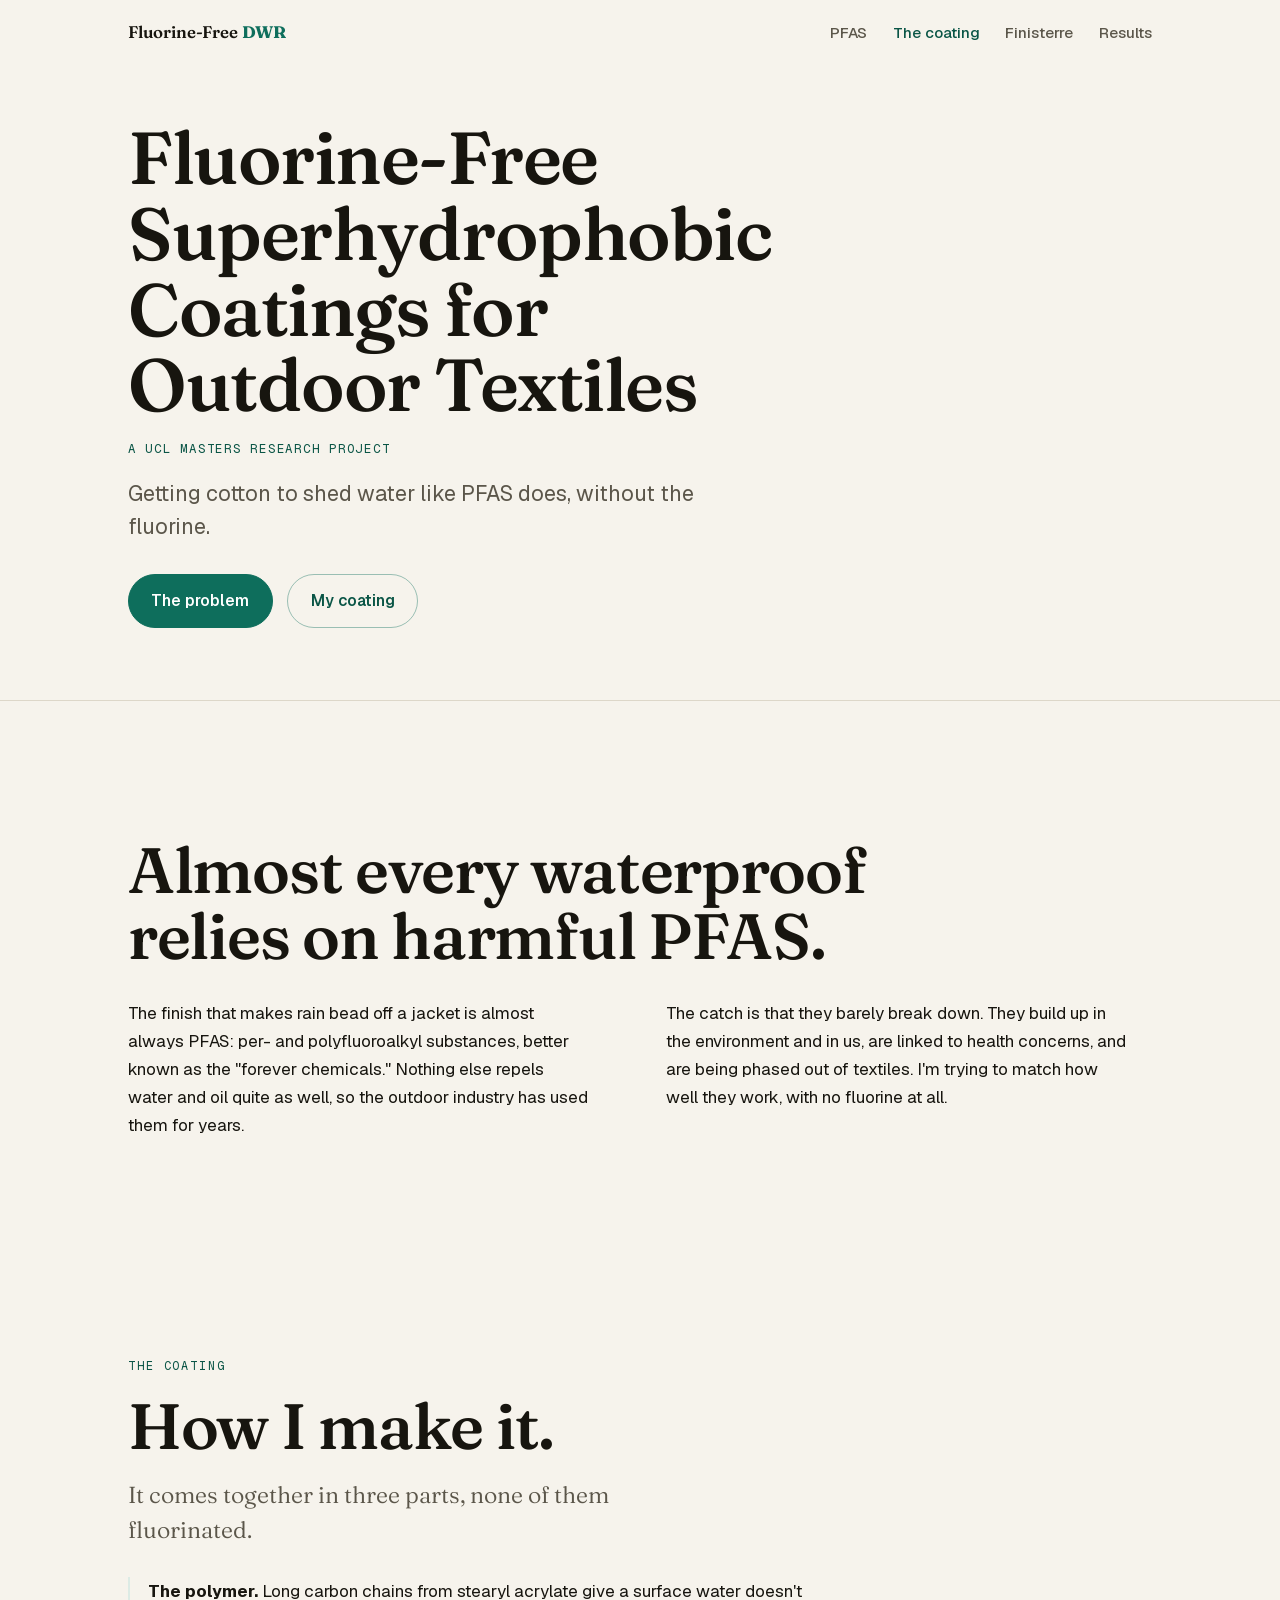
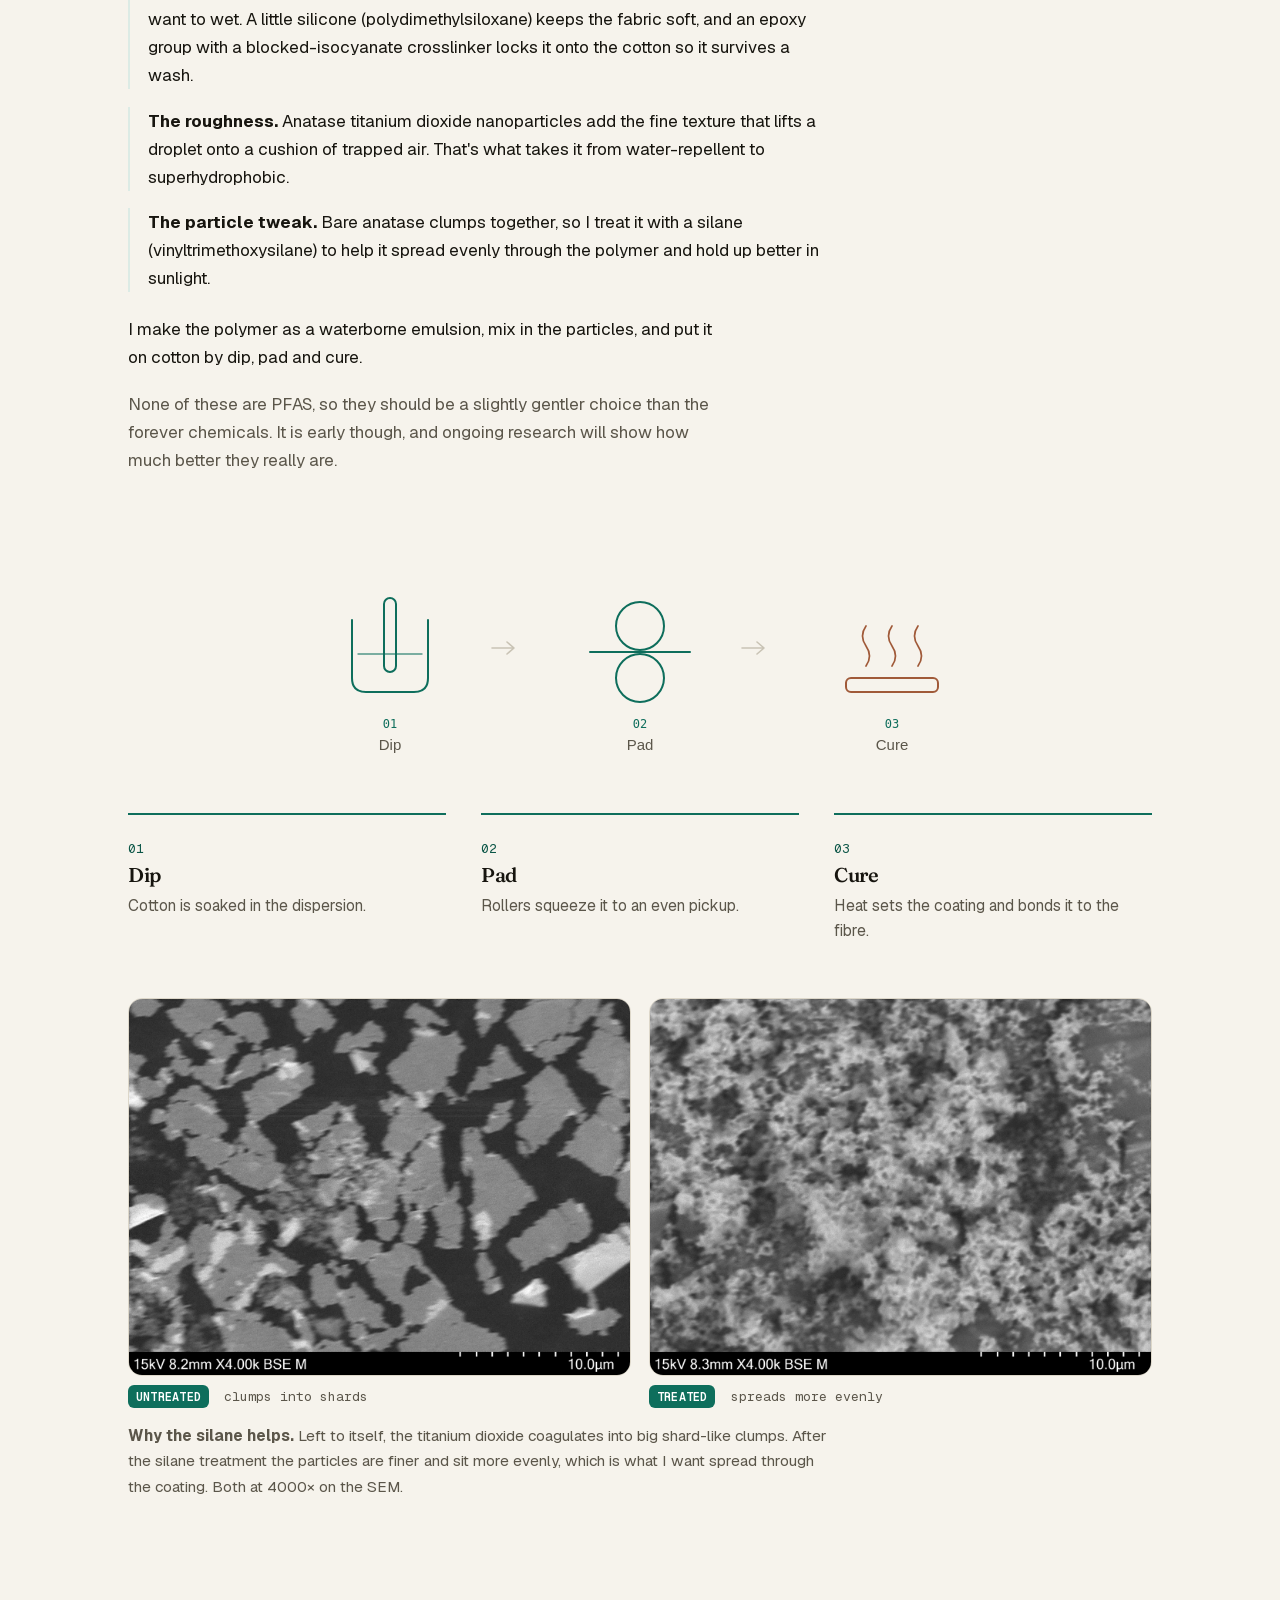
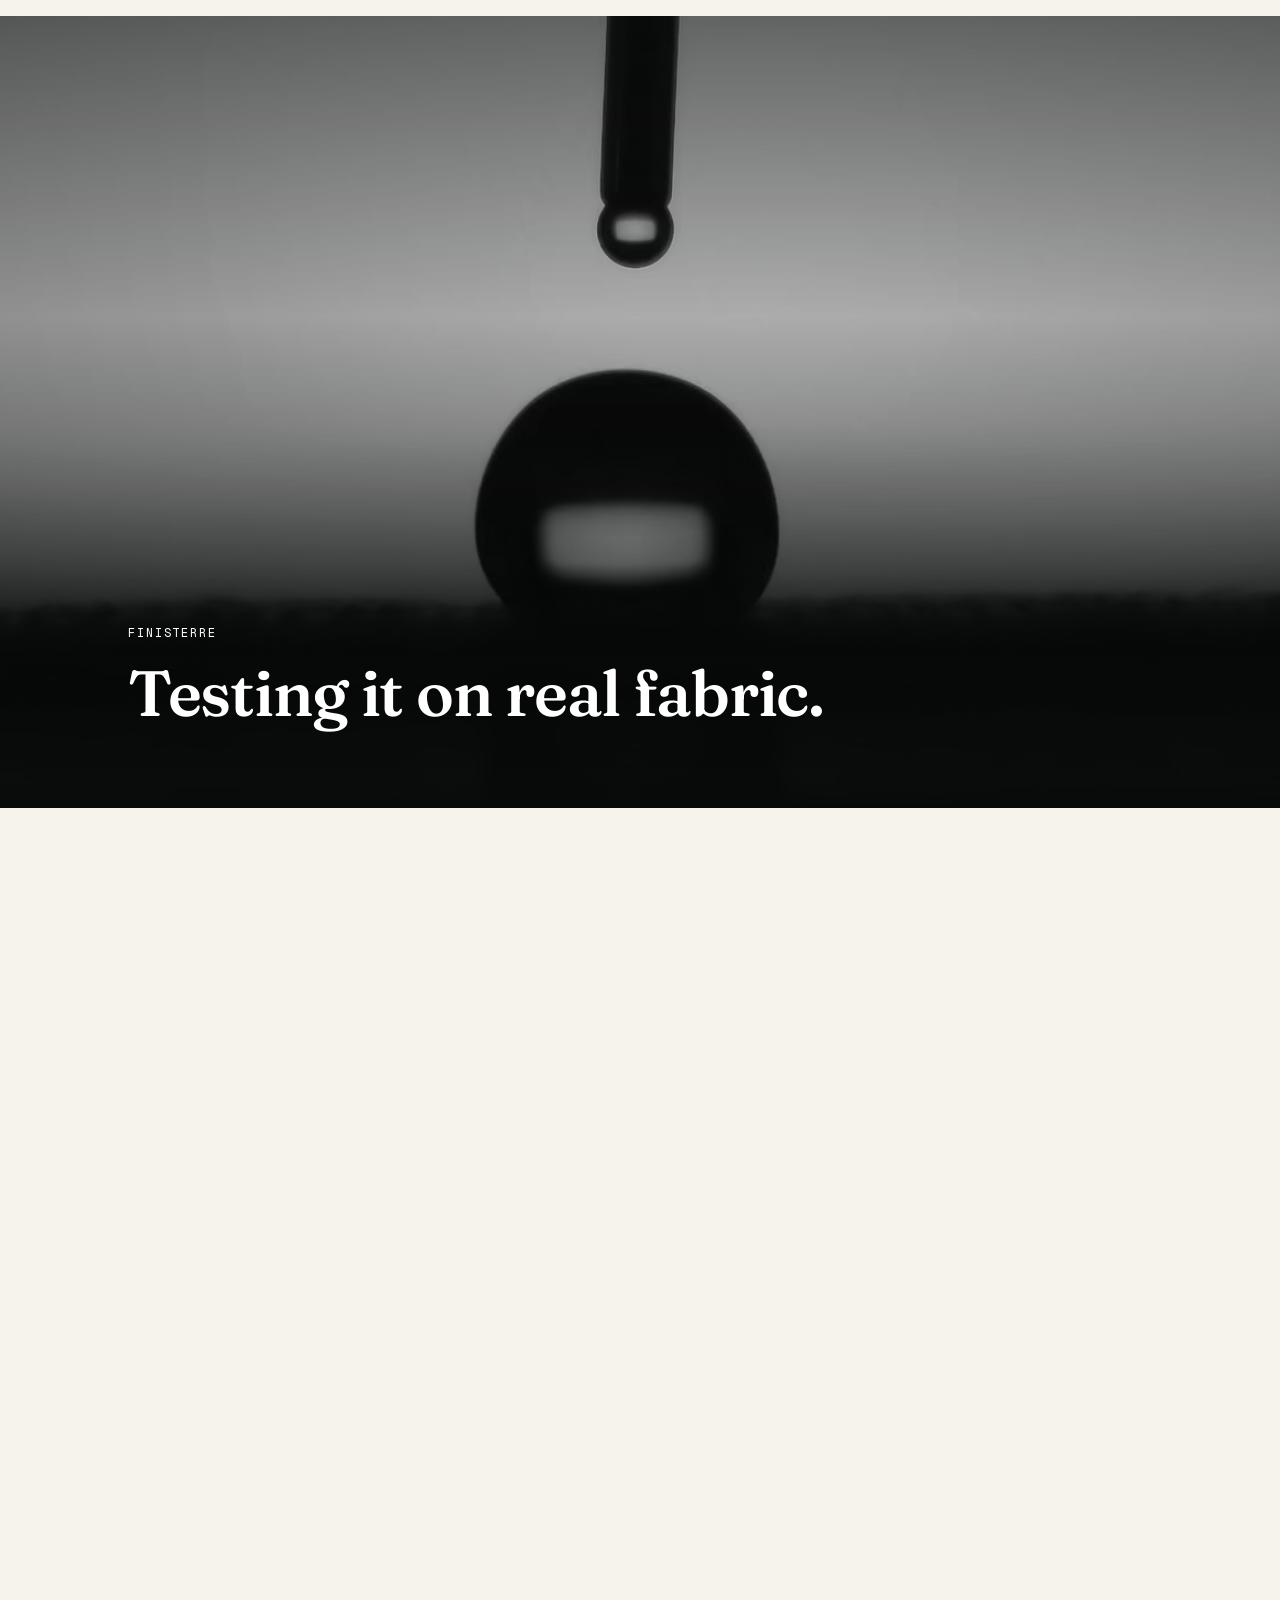
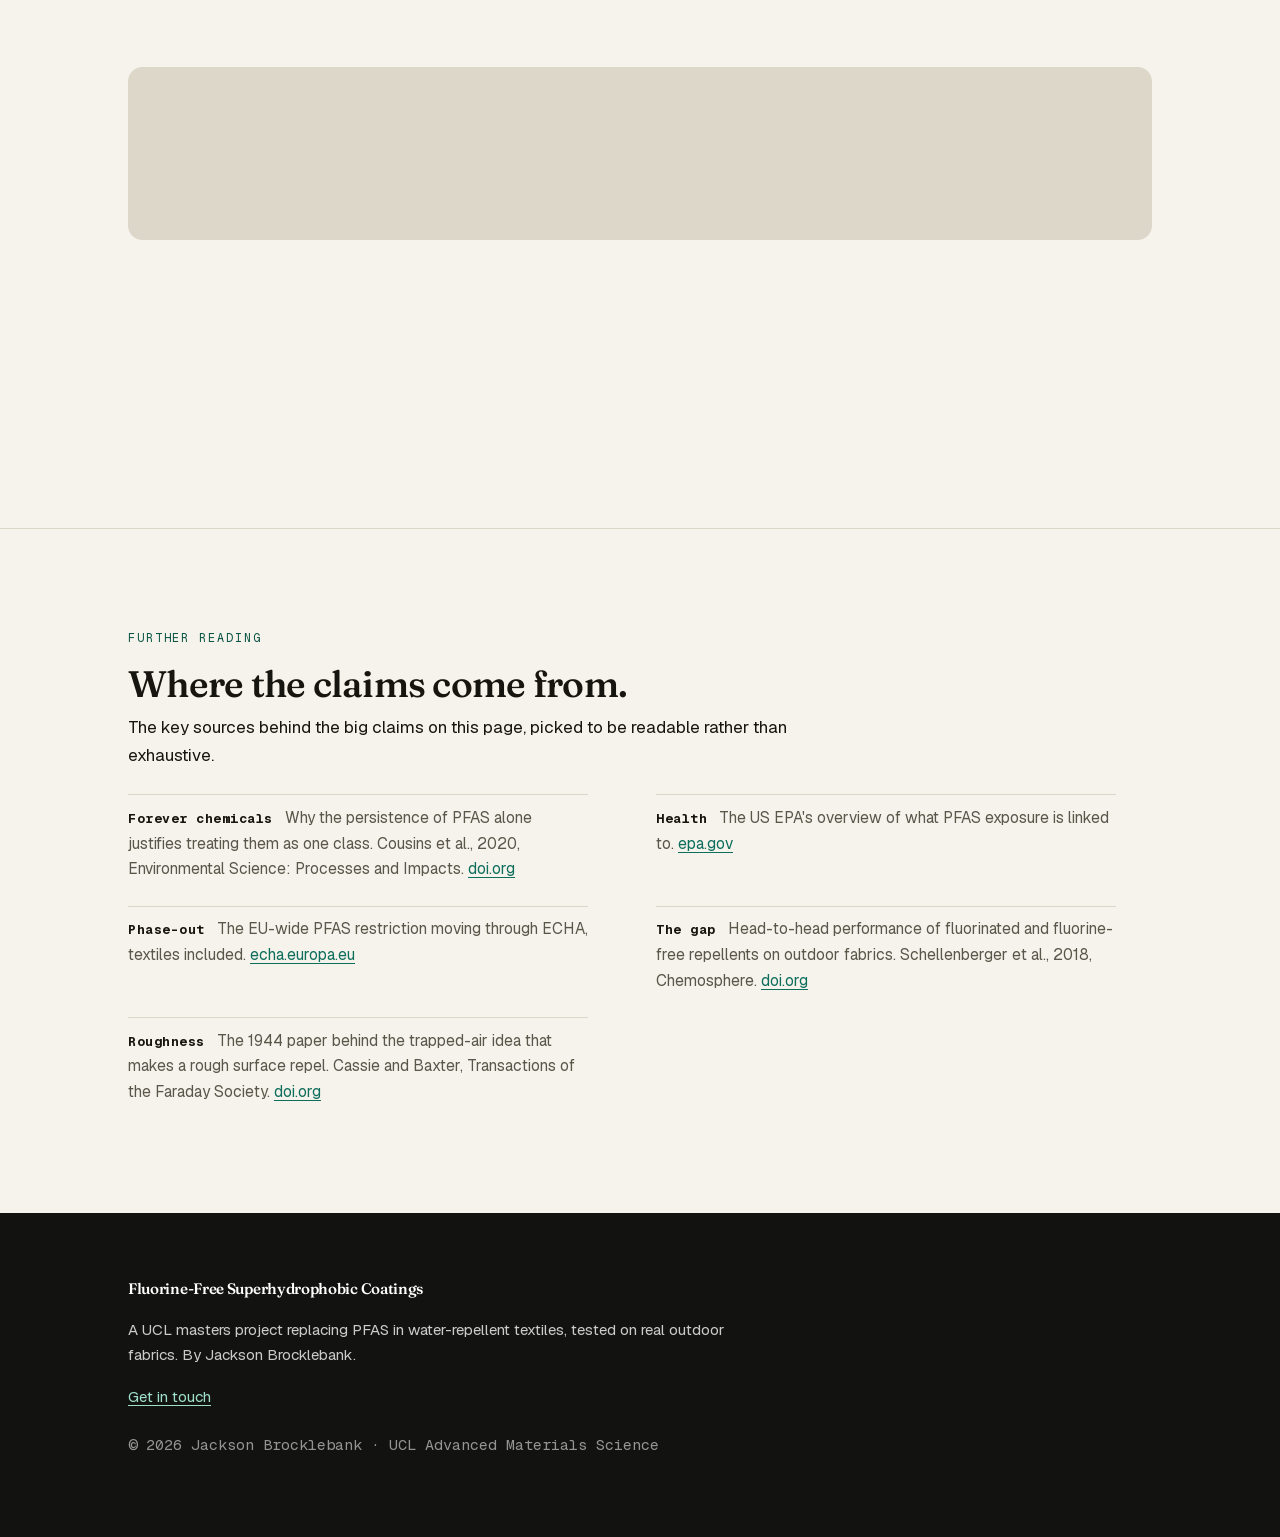
==== index.html @ 001da4c5 "Site pass: Finisterre page, further reading, mobile nav, lighter figures - New finisterre.html: who " ====
<!DOCTYPE html>
<!-- ============================================================
  Fluorine-Free DWR - single page (PFAS / Coating / Finisterre / Lab)
  Clean text hero, minimal line diagrams, autoplay drop video.
  HOUSE STYLE: no em dashes. No final numbers; results are to come.
  PRE-PUBLISH: replace TODO-EMAIL, set og:url + og:image, make QR.
============================================================ -->
<html lang="en">
<head>
  <meta charset="utf-8" />
  <meta name="viewport" content="width=device-width, initial-scale=1" />
  <title>Fluorine-Free Superhydrophobic Coatings for Outdoor Textiles · UCL Masters Research</title>
  <meta name="description" content="A UCL masters research project developing fluorine-free superhydrophobic coatings for outdoor textiles, replacing PFAS with a stearyl acrylate polymer and modified titanium dioxide on cotton." />
  <meta property="og:title" content="Fluorine-Free Superhydrophobic Coatings for Outdoor Textiles" />
  <meta property="og:description" content="A UCL masters research project replacing PFAS in water-repellent textiles." />
  <meta property="og:type" content="website" />
  <meta property="og:url" content="https://jacksontigerb.github.io/fluorine-free-DWR/" />
  <meta property="og:image" content="https://jacksontigerb.github.io/fluorine-free-DWR/assets/img/droplet-coated.jpg" />
  <meta name="theme-color" content="#f6f3ec" />
  <link rel="icon" href="data:image/svg+xml,%3Csvg xmlns='http://www.w3.org/2000/svg' viewBox='0 0 24 28'%3E%3Cpath d='M12 2C12 2 4 12.5 4 18a8 8 0 0 0 16 0C20 12.5 12 2 12 2Z' fill='%230e6e5c'/%3E%3C/svg%3E" />
  <link rel="preload" href="assets/fonts/fraunces.woff2" as="font" type="font/woff2" crossorigin />
  <link rel="preload" href="assets/fonts/geist-var.woff2" as="font" type="font/woff2" crossorigin />
  <link rel="stylesheet" href="styles.css?v=2026-07-05" />
  <script>document.documentElement.className += " js";</script>
</head>
<body id="top">
  <a class="skip" href="#concept">Skip to content</a>

  <header class="nav" id="nav">
    <div class="nav-in">
      <a class="brand" href="#top">Fluorine-Free <b>DWR</b></a>
      <nav aria-label="Sections">
        <a href="#concept">PFAS</a>
        <a href="#making">The coating</a>
        <a href="finisterre.html">Finisterre</a>
        <a href="results.html">Results</a>
      </nav>
    </div>
  </header>

  <main>

    <!-- ===================== HERO ===================== -->
    <section class="hero" aria-label="Introduction">
      <div class="hero-in">
        <h1 class="hero-title">Fluorine-Free Superhydrophobic Coatings for Outdoor Textiles</h1>
        <p class="hero-sub">A UCL masters research project</p>
        <p class="hero-lede">Getting cotton to shed water like PFAS does, without the fluorine.</p>
        <div class="hero-cta">
          <a class="btn" href="#concept">The problem</a>
          <a class="btn ghost" href="#making">My coating</a>
        </div>
      </div>
    </section>

    <!-- ===================== PFAS + SUPERHYDROPHOBIC ===================== -->
    <section class="section" id="concept">
      <div class="wrap">
        <p class="eyebrow reveal">The problem</p>
        <h2 class="big reveal">Almost every waterproof relies on harmful PFAS.</h2>
        <div class="lead-cols">
          <p class="reveal">The finish that makes rain bead off a jacket is almost always PFAS: per- and polyfluoroalkyl substances, better known as the "forever chemicals." Nothing else repels water and oil quite as well, so the outdoor industry has used them for years.</p>
          <p class="reveal">The catch is that they barely break down. They build up in the environment and in us, are linked to health concerns, and are being phased out of textiles. I'm trying to match how well they work, with no fluorine at all.</p>
        </div>
      </div>
    </section>

    <!-- ===================== THE COATING ===================== -->
    <section class="section" id="making">
      <div class="wrap">
        <p class="eyebrow reveal">The coating</p>
        <h2 class="big reveal">How I make it.</h2>
        <p class="lede reveal" style="margin-top:1.2rem;">It comes together in three parts, none of them fluorinated.</p>
        <div class="parts">
          <p class="reveal"><strong>The polymer.</strong> Long carbon chains from stearyl acrylate give a surface water doesn't want to wet. A little silicone (polydimethylsiloxane) keeps the fabric soft, and an epoxy group with a blocked-isocyanate crosslinker locks it onto the cotton so it survives a wash.</p>
          <p class="reveal"><strong>The roughness.</strong> Anatase titanium dioxide nanoparticles add the fine texture that lifts a droplet onto a cushion of trapped air. That's what takes it from water-repellent to superhydrophobic.</p>
          <p class="reveal"><strong>The particle tweak.</strong> Bare anatase clumps together, so I treat it with a silane (vinyltrimethoxysilane) to help it spread evenly through the polymer and hold up better in sunlight.</p>
        </div>
        <p class="reveal" style="margin-top:1.4rem;max-width:54ch;">I make the polymer as a waterborne emulsion, mix in the particles, and put it on cotton by dip, pad and cure.</p>
        <p class="reveal" style="margin-top:1rem;max-width:54ch;color:var(--ink-2);">None of these are PFAS, so they should be a slightly gentler choice than the forever chemicals. It is early though, and ongoing research will show how much better they really are.</p>
      </div>

      <div class="wrap">
        <figure class="diagram wide reveal">
          <img src="assets/img/diagram-dippadcure.svg" alt="Three steps: dip, the cotton is soaked in the dispersion; pad, rollers squeeze it to an even pickup; cure, heat sets the coating and bonds it to the fibre." />
        </figure>
        <ol class="steps">
          <li class="reveal"><span class="num">01</span><h4>Dip</h4><p>Cotton is soaked in the dispersion.</p></li>
          <li class="reveal"><span class="num">02</span><h4>Pad</h4><p>Rollers squeeze it to an even pickup.</p></li>
          <li class="reveal"><span class="num">03</span><h4>Cure</h4><p>Heat sets the coating and bonds it to the fibre.</p></li>
        </ol>
      </div>

      <div class="wrap">
        <div class="ba reveal">
          <figure>
            <img src="assets/img/sem-tio2-unmodified.jpg" width="1300" height="975" loading="lazy" alt="Scanning electron micrograph of untreated titanium dioxide at 4000x: large, shard-like clumps." />
            <figcaption><span class="tag">Untreated</span> clumps into shards</figcaption>
          </figure>
          <figure>
            <img src="assets/img/sem-tio2-modified.jpg" width="1300" height="975" loading="lazy" alt="Scanning electron micrograph of silane-treated titanium dioxide at 4000x: finer particles spread more evenly." />
            <figcaption><span class="tag">Treated</span> spreads more evenly</figcaption>
          </figure>
        </div>
        <p class="reveal" style="margin-top:1rem;font-size:.96rem;color:var(--ink-2);max-width:70ch;"><strong>Why the silane helps.</strong> Left to itself, the titanium dioxide coagulates into big shard-like clumps. After the silane treatment the particles are finer and sit more evenly, which is what I want spread through the coating. Both at 4000&#215; on the SEM.</p>
      </div>
    </section>

    <!-- ===================== FINISTERRE ===================== -->
    <section id="finisterre" aria-label="The Finisterre collaboration">

      <div class="vband">
        <video class="vband-vid" id="dropVid" muted loop playsinline preload="auto" poster="assets/video/drop-poster.jpg" aria-label="Slow motion of a water droplet meeting coated fabric and beading up instead of soaking in.">
          <source src="assets/video/drop.webm" type="video/webm" />
          <source src="assets/video/drop.mp4" type="video/mp4" />
        </video>
        <div class="vband-scrim"></div>
        <div class="vband-cap">
          <p class="eyebrow light">Finisterre</p>
          <h2 class="big light">Testing it on real fabric.</h2>
        </div>
      </div>

      <div class="section">
        <div class="wrap">
          <h3 class="mid reveal">Their fabric first, then my coating on it.</h3>
          <p class="reveal" style="max-width:60ch;">I work with Finisterre, the Cornish outdoor brand. Their waterproofs have used PFAS-free repellents since 2018, so their fabric is the right benchmark: I characterise it as supplied, then put my coating on it and compare.</p>
          <div class="hero-cta reveal" style="margin-top:1.6rem;">
            <a class="btn" href="finisterre.html">More on the collaboration</a>
          </div>
        </div>
      </div>
    </section>

    <!-- ===================== LAB (results to come) ===================== -->
    <section class="section" id="lab">
      <div class="wrap">
        <p class="eyebrow reveal">In the lab</p>
        <h2 class="big reveal">First results are in.</h2>
        <p class="lede reveal" style="margin-top:1.2rem;">The coating's made and on fabric, and the testing that turns "it beads" into something I can stand behind has started. Here's what each test is for, with the early numbers on the full results page.</p>
      </div>

      <div class="wrap">
        <ul class="methods">
          <li class="reveal"><span class="m-tag">Wetting</span><h4>Contact angle</h4><p>How spherical a droplet sits. I'm aiming above 150&#176;.</p></li>
          <li class="reveal"><span class="m-tag">Shedding</span><h4>Spray and roll-off</h4><p>Whether water runs straight off a tilted surface.</p></li>
          <li class="reveal"><span class="m-tag">Durability</span><h4>Abrasion and wash</h4><p>The one that really counts: does it last through rubbing and washing?</p></li>
          <li class="reveal"><span class="m-tag">Structure</span><h4>SEM, FTIR, XRD, TGA</h4><p>Checking the roughness, the chemistry and crystal form, and that there's no fluorine.</p></li>
        </ul>
        <p class="reveal" style="margin-top:1.6rem;color:var(--ink-2);max-width:54ch;">The first round is measured: contact angle, roll-off, SEM-EDX and FTIR. Nothing's final, and no numbers go public until my supervisor's signed them off.</p>
        <div class="hero-cta reveal" style="margin-top:1.6rem;">
          <a class="btn" href="results.html">See the results</a>
        </div>
      </div>
    </section>

    <!-- ===================== FURTHER READING ===================== -->
    <section class="section" id="reading" style="border-top:1px solid var(--line);">
      <div class="wrap">
        <p class="eyebrow reveal">Further reading</p>
        <h2 class="mid reveal">Where the claims come from.</h2>
        <p class="reveal" style="max-width:60ch;">The key sources behind the big claims on this page, picked to be readable rather than exhaustive.</p>
        <ul class="deeper">
          <li class="reveal"><b>Forever chemicals</b> Why the persistence of PFAS alone justifies treating them as one class. Cousins et al., 2020, Environmental Science: Processes and Impacts. <a href="https://doi.org/10.1039/D0EM00355G" target="_blank" rel="noopener">doi.org</a></li>
          <li class="reveal"><b>Health</b> The US EPA's overview of what PFAS exposure is linked to. <a href="https://www.epa.gov/pfas/our-current-understanding-human-health-and-environmental-risks-pfas" target="_blank" rel="noopener">epa.gov</a></li>
          <li class="reveal"><b>Phase-out</b> The EU-wide PFAS restriction moving through ECHA, textiles included. <a href="https://echa.europa.eu/hot-topics/perfluoroalkyl-chemicals-pfas" target="_blank" rel="noopener">echa.europa.eu</a></li>
          <li class="reveal"><b>The gap</b> Head-to-head performance of fluorinated and fluorine-free repellents on outdoor fabrics. Schellenberger et al., 2018, Chemosphere. <a href="https://doi.org/10.1016/j.chemosphere.2017.11.027" target="_blank" rel="noopener">doi.org</a></li>
          <li class="reveal"><b>Roughness</b> The 1944 paper behind the trapped-air idea that makes a rough surface repel. Cassie and Baxter, Transactions of the Faraday Society. <a href="https://doi.org/10.1039/tf9444000546" target="_blank" rel="noopener">doi.org</a></li>
        </ul>
      </div>
    </section>

  </main>

  <footer class="foot">
    <div class="wrap">
      <p class="foot-mark">Fluorine-Free Superhydrophobic Coatings</p>
      <p>A UCL masters project replacing PFAS in water-repellent textiles, tested on real outdoor fabrics. By Jackson Brocklebank.</p>
      <p><a href="mailto:jackson.brocklebank.25@ucl.ac.uk">Get in touch</a></p>
      <p class="foot-meta">&#169; 2026 Jackson Brocklebank &#183; UCL Advanced Materials Science</p>
    </div>
  </footer>

  <script src="site.js?v=2026-06-26b"></script>
</body>
</html>
---- styles.css ----
/* ==========================================================================
   Fluorine-Free DWR - single-page site (bold outdoor / brand build)
   One page: Concept -> Lab -> Finisterre. Full-bleed media, big type,
   real photography + the goniometer drop video. No em dashes anywhere.
   ========================================================================== */

@font-face { font-family:"Fraunces"; src:url("assets/fonts/fraunces.woff2") format("woff2");
  font-weight:300 700; font-display:swap; font-style:normal; }
@font-face { font-family:"Fraunces"; src:url("assets/fonts/fraunces-italic.woff2") format("woff2");
  font-weight:300 700; font-display:swap; font-style:italic; }
@font-face { font-family:"Geist"; src:url("assets/fonts/geist-var.woff2") format("woff2");
  font-weight:100 900; font-display:swap; }
@font-face { font-family:"Geist Mono"; src:url("assets/fonts/geist-mono-var.woff2") format("woff2");
  font-weight:100 900; font-display:swap; }

:root{
  --paper:#f6f3ec; --paper-2:#efeae0; --ink:#17150f; --ink-2:#5b564a;
  --teal:#0e6e5c; --teal-deep:#0a5546; --teal-tint:#dcebe5;
  --dark:#121310; --line:#ddd7c9; --water:#cfe3ee;
  --serif:"Fraunces",Georgia,"Times New Roman",serif;
  --sans:"Geist",-apple-system,BlinkMacSystemFont,"Segoe UI",sans-serif;
  --mono:"Geist Mono",ui-monospace,"SF Mono",Menlo,monospace;
  --nav-h:66px; --maxw:1120px; --pad:clamp(1.25rem,5vw,3rem);
}

*,*::before,*::after{box-sizing:border-box;}
html{scroll-behavior:smooth;scroll-padding-top:calc(var(--nav-h) + 10px);}
@media (prefers-reduced-motion:reduce){html{scroll-behavior:auto;}}
body{margin:0;background:var(--paper);color:var(--ink);font-family:var(--sans);
  font-size:1.0625rem;line-height:1.65;-webkit-font-smoothing:antialiased;
  text-rendering:optimizeLegibility;overflow-x:clip;}
img,svg,video{display:block;max-width:100%;}
a{color:var(--teal);text-underline-offset:3px;text-decoration-thickness:1px;}
a:hover{color:var(--teal-deep);}
::selection{background:var(--teal-tint);}
:focus-visible{outline:2px solid var(--teal);outline-offset:3px;border-radius:4px;}

.skip{position:absolute;left:-999px;top:0;background:var(--ink);color:#fff;
  padding:.6rem 1rem;border-radius:0 0 8px 0;z-index:100;}
.skip:focus{left:0;}

/* ---------- type ---------- */
h1,h2,h3,h4{font-family:var(--serif);font-weight:560;letter-spacing:-.02em;
  line-height:1.04;margin:0;text-wrap:balance;}
h1 em,h2 em,.band-quote em{font-style:italic;color:var(--teal);}
.eyebrow{font-family:var(--mono);font-size:.74rem;letter-spacing:.16em;
  text-transform:uppercase;color:var(--teal-deep);margin:0 0 1.1rem;}
.eyebrow.light{color:#bfe0d4;}
.big{font-size:clamp(2.1rem,5.6vw,4rem);}
.mid{font-size:clamp(1.5rem,3.4vw,2.3rem);margin-bottom:.6rem;}
p{margin:0 0 1.1em;max-width:64ch;}
.lede{font-size:clamp(1.15rem,2.2vw,1.45rem);line-height:1.5;color:var(--ink-2);
  font-family:var(--serif);font-weight:340;max-width:34ch;}

/* ---------- layout ---------- */
.wrap{max-width:var(--maxw);margin-inline:auto;padding-inline:var(--pad);}
.wrap.narrow{max-width:820px;}
.section{padding-block:clamp(4rem,11vh,8.5rem);}
.section > .wrap + .wrap{margin-top:clamp(2.5rem,6vh,4.5rem);}
.lead-cols{display:grid;grid-template-columns:1fr 1fr;gap:clamp(1.5rem,4vw,3.5rem);
  margin-top:1.8rem;}
.lead-cols p{max-width:42ch;}
@media (max-width:720px){.lead-cols{grid-template-columns:1fr;}}

/* three short "parts" with a teal accent rule */
.parts{margin-top:1.8rem;display:grid;gap:1.1rem;max-width:64ch;}
.parts p{margin:0;max-width:none;padding-left:1.1rem;border-left:2px solid var(--teal-tint);}
.parts strong{color:var(--ink);}

/* ---------- buttons ---------- */
.btn{display:inline-flex;align-items:center;gap:.5rem;font-weight:560;
  font-size:.98rem;padding:.8rem 1.4rem;border-radius:999px;text-decoration:none;
  background:var(--teal);color:#fff;border:1.5px solid var(--teal);
  transition:transform .15s ease,background .15s ease;}
.btn:hover{background:var(--teal-deep);border-color:var(--teal-deep);color:#fff;
  transform:translateY(-1px);}
.btn.ghost{background:transparent;color:var(--teal-deep);border-color:rgba(14,110,92,.4);}
.btn.ghost:hover{background:var(--teal-tint);color:var(--teal-deep);}

/* ---------- nav ---------- */
.nav{position:fixed;inset:0 0 auto 0;height:var(--nav-h);z-index:50;
  display:flex;align-items:center;transition:background .3s ease,box-shadow .3s ease;}
.nav-in{max-width:var(--maxw);margin-inline:auto;padding-inline:var(--pad);
  width:100%;display:flex;align-items:center;justify-content:space-between;}
.brand{font-family:var(--serif);font-weight:600;font-size:1.05rem;
  letter-spacing:-.01em;color:var(--ink);text-decoration:none;}
.brand b{color:var(--teal);}
.nav nav{display:flex;gap:1.6rem;}
.nav nav a{color:var(--ink-2);text-decoration:none;font-size:.95rem;
  font-weight:500;}
.nav nav a:hover,.nav nav a.active{color:var(--teal-deep);}
.nav.scrolled{background:rgba(246,243,236,.9);backdrop-filter:saturate(1.4) blur(10px);
  box-shadow:0 1px 0 var(--line);}
.nav.scrolled .brand{color:var(--ink);}
.nav.scrolled .brand b{color:var(--teal);}
.nav.scrolled nav a{color:var(--ink-2);}
.nav.scrolled nav a:hover,.nav.scrolled nav a.active{color:var(--teal-deep);}
/* two-row nav on phones: brand above, links below (one row was clipping) */
@media (max-width:680px){
  :root{--nav-h:96px;}
  .nav-in{flex-direction:column;align-items:flex-start;justify-content:center;gap:.4rem;}
  .nav nav{width:100%;gap:1.15rem;overflow-x:auto;scrollbar-width:none;
    -webkit-overflow-scrolling:touch;}
  .nav nav::-webkit-scrollbar{display:none;}
  .nav nav a{font-size:.92rem;white-space:nowrap;}
}

/* ---------- sub-page header (results, finisterre) ---------- */
.rhead{padding:calc(var(--nav-h) + clamp(2.5rem,7vh,5rem)) 0 clamp(2rem,5vh,3.5rem);
  border-bottom:1px solid var(--line);}
.rhead .lede{max-width:52ch;margin-top:1.2rem;}
.backlink{font-family:var(--mono);font-size:.74rem;letter-spacing:.1em;
  text-transform:uppercase;color:var(--teal-deep);text-decoration:none;
  display:inline-flex;align-items:center;gap:.4rem;margin-bottom:1.4rem;}
.backlink:hover{color:var(--ink);}

/* ---------- hero (clean text, no image) ---------- */
.hero{min-height:74svh;display:flex;align-items:center;border-bottom:1px solid var(--line);
  padding:calc(var(--nav-h) + clamp(2rem,6vh,4rem)) 0 clamp(3rem,8vh,5rem);}
.hero-in{max-width:var(--maxw);margin-inline:auto;padding-inline:var(--pad);
  width:100%;color:var(--ink);}
.hero-title{font-size:clamp(2.3rem,5.8vw,4.6rem);font-weight:560;line-height:1.03;max-width:18ch;}
.hero-title em{color:var(--teal);}
.hero-sub{margin-top:1rem;font-family:var(--mono);font-size:.78rem;letter-spacing:.14em;
  text-transform:uppercase;color:var(--teal-deep);}
.hero-lede{margin-top:1.1rem;max-width:46ch;font-size:clamp(1.1rem,1.8vw,1.35rem);
  color:var(--ink-2);line-height:1.5;}
.hero-cta{display:flex;gap:.9rem;flex-wrap:wrap;margin-top:2rem;}

/* ---------- full-bleed band (divider) ---------- */
.band{position:relative;min-height:60vh;display:grid;place-items:center;
  padding:clamp(3rem,10vh,7rem) var(--pad);background:var(--dark);overflow:hidden;}
.band-bg{position:absolute;inset:0;width:100%;height:100%;object-fit:cover;opacity:.62;}
.band::after{content:"";position:absolute;inset:0;
  background:linear-gradient(180deg,rgba(10,18,15,.5),rgba(10,18,15,.72));}
.band-quote{position:relative;z-index:1;margin:0;max-width:18ch;text-align:center;
  font-family:var(--serif);font-weight:420;color:#fff;line-height:1.1;
  font-size:clamp(1.8rem,4.6vw,3.4rem);}

/* ---------- steps (dip pad cure) ---------- */
.steps{list-style:none;margin:2.2rem 0 0;padding:0;display:grid;
  grid-template-columns:repeat(3,1fr);gap:clamp(1rem,3vw,2.2rem);}
.steps li{padding-top:1.1rem;border-top:2px solid var(--teal);}
.steps .num{font-family:var(--mono);font-size:.8rem;color:var(--teal-deep);}
.steps h4{font-size:1.25rem;margin:.3rem 0 .4rem;}
.steps p{font-size:.97rem;color:var(--ink-2);margin:0;}
@media (max-width:720px){.steps{grid-template-columns:1fr;gap:0;}
  .steps li{border-top:none;border-left:2px solid var(--teal);padding:.2rem 0 1.2rem 1.1rem;}}

/* ---------- methods grid ---------- */
.methods{list-style:none;margin:2.2rem 0 0;padding:0;display:grid;
  grid-template-columns:repeat(4,1fr);gap:1px;background:var(--line);
  border:1px solid var(--line);border-radius:14px;overflow:hidden;}
.methods li{background:var(--paper);padding:1.3rem 1.25rem;}
.methods .m-tag{font-family:var(--mono);font-size:.68rem;letter-spacing:.1em;
  text-transform:uppercase;color:var(--teal-deep);}
.methods h4{font-size:1.05rem;margin:.45rem 0 .35rem;font-family:var(--sans);
  font-weight:620;letter-spacing:-.01em;}
.methods p{font-size:.9rem;color:var(--ink-2);margin:0;}
@media (max-width:900px){.methods{grid-template-columns:repeat(2,1fr);}}
@media (max-width:480px){.methods{grid-template-columns:1fr;}}

/* ---------- figures / diagrams / charts ---------- */
.diagram{margin:2.4rem 0 0;}
.diagram img{width:100%;height:auto;}
.diagram.wide img{max-width:760px;margin-inline:auto;}
.figure{margin:0;}
.figure .frame{background:#fff;border:1px solid var(--line);border-radius:16px;
  padding:1rem;box-shadow:0 14px 36px rgba(14,110,92,.08);}
.figure .frame img{width:100%;height:auto;border-radius:8px;}
figcaption{margin-top:1rem;font-size:.95rem;color:var(--ink-2);max-width:70ch;}
figcaption .lead{color:var(--ink);font-weight:560;font-family:var(--serif);}
.src{display:block;margin-top:.55rem;font-family:var(--mono);font-size:.72rem;
  color:var(--ink-2);opacity:.85;}
.prelim{display:inline-block;font-family:var(--mono);font-size:.68rem;
  letter-spacing:.06em;text-transform:uppercase;color:var(--teal-deep);
  background:var(--teal-tint);padding:.3rem .65rem;border-radius:999px;margin-bottom:.9rem;}

/* ---------- digging deeper ---------- */
.deeper{list-style:none;margin:1.6rem 0 0;padding:0;display:grid;
  grid-template-columns:1fr 1fr;gap:.9rem 2rem;}
.deeper li{padding:.6rem 0;border-top:1px solid var(--line);font-size:.97rem;
  color:var(--ink-2);max-width:46ch;}
.deeper li b{color:var(--ink);font-family:var(--mono);font-size:.82rem;
  letter-spacing:.04em;margin-right:.5rem;}
@media (max-width:720px){.deeper{grid-template-columns:1fr;}}

/* ---------- before / after ---------- */
.ba{display:grid;grid-template-columns:1fr 1fr;gap:1.1rem;}
.ba figure{margin:0;}
.ba img{width:100%;height:auto;border-radius:14px;border:1px solid var(--line);}
.ba figcaption{margin-top:.6rem;font-family:var(--mono);font-size:.82rem;}
.ba .tag{display:inline-block;color:#fff;background:var(--teal);font-weight:600;
  padding:.1rem .5rem;border-radius:6px;margin-right:.45rem;font-size:.74rem;
  letter-spacing:.02em;text-transform:uppercase;}
@media (max-width:640px){.ba{grid-template-columns:1fr;}}

/* ---------- status panel ---------- */
.status{background:var(--teal-tint);border-radius:16px;padding:1.8rem 2rem;}
.status p{margin:0;max-width:none;}

/* ---------- full-bleed autoplay video band (finisterre) ---------- */
.vband{position:relative;min-height:88svh;overflow:hidden;display:flex;
  align-items:flex-end;background:var(--dark);}
.vband-vid{position:absolute;inset:0;width:100%;height:100%;object-fit:cover;
  filter:contrast(1.05) brightness(1.02);}
.vband-scrim{position:absolute;inset:0;background:
  linear-gradient(180deg,rgba(8,12,10,.5) 0%,rgba(8,12,10,.12) 38%,rgba(8,12,10,.85) 100%);}
.vband-cap{position:relative;z-index:1;color:#fff;max-width:var(--maxw);
  margin-inline:auto;padding:0 var(--pad) clamp(3rem,9vh,6rem);width:100%;}
.vband-cap .big{max-width:18ch;}
.vband-cap p{color:rgba(255,255,255,.9);max-width:46ch;margin-top:1rem;}
.vband-cap .light{color:#fff;}

/* ---------- footer ---------- */
.foot{background:var(--dark);color:rgba(255,255,255,.78);
  padding:clamp(3rem,7vh,5rem) 0 4rem;}
.foot .wrap{max-width:var(--maxw);}
.foot-mark{font-family:var(--serif);font-weight:560;color:#fff;
  font-size:clamp(1.6rem,4vw,2.6rem);letter-spacing:-.02em;margin:0 0 1rem;}
.foot p{max-width:60ch;font-size:.95rem;}
.foot a{color:#9fe0cd;}
.foot-meta{font-family:var(--mono);font-size:.74rem;opacity:.7;margin-top:1.4rem;}

/* ---------- reveal motion ---------- */
.js .reveal{opacity:0;transform:translateY(20px);
  transition:opacity .7s ease,transform .7s cubic-bezier(.2,.7,.2,1);}
.js .reveal.in{opacity:1;transform:none;}
@media (prefers-reduced-motion:reduce){
  .js .reveal{opacity:1;transform:none;transition:none;}
  .scrollcue::after{display:none;}
}
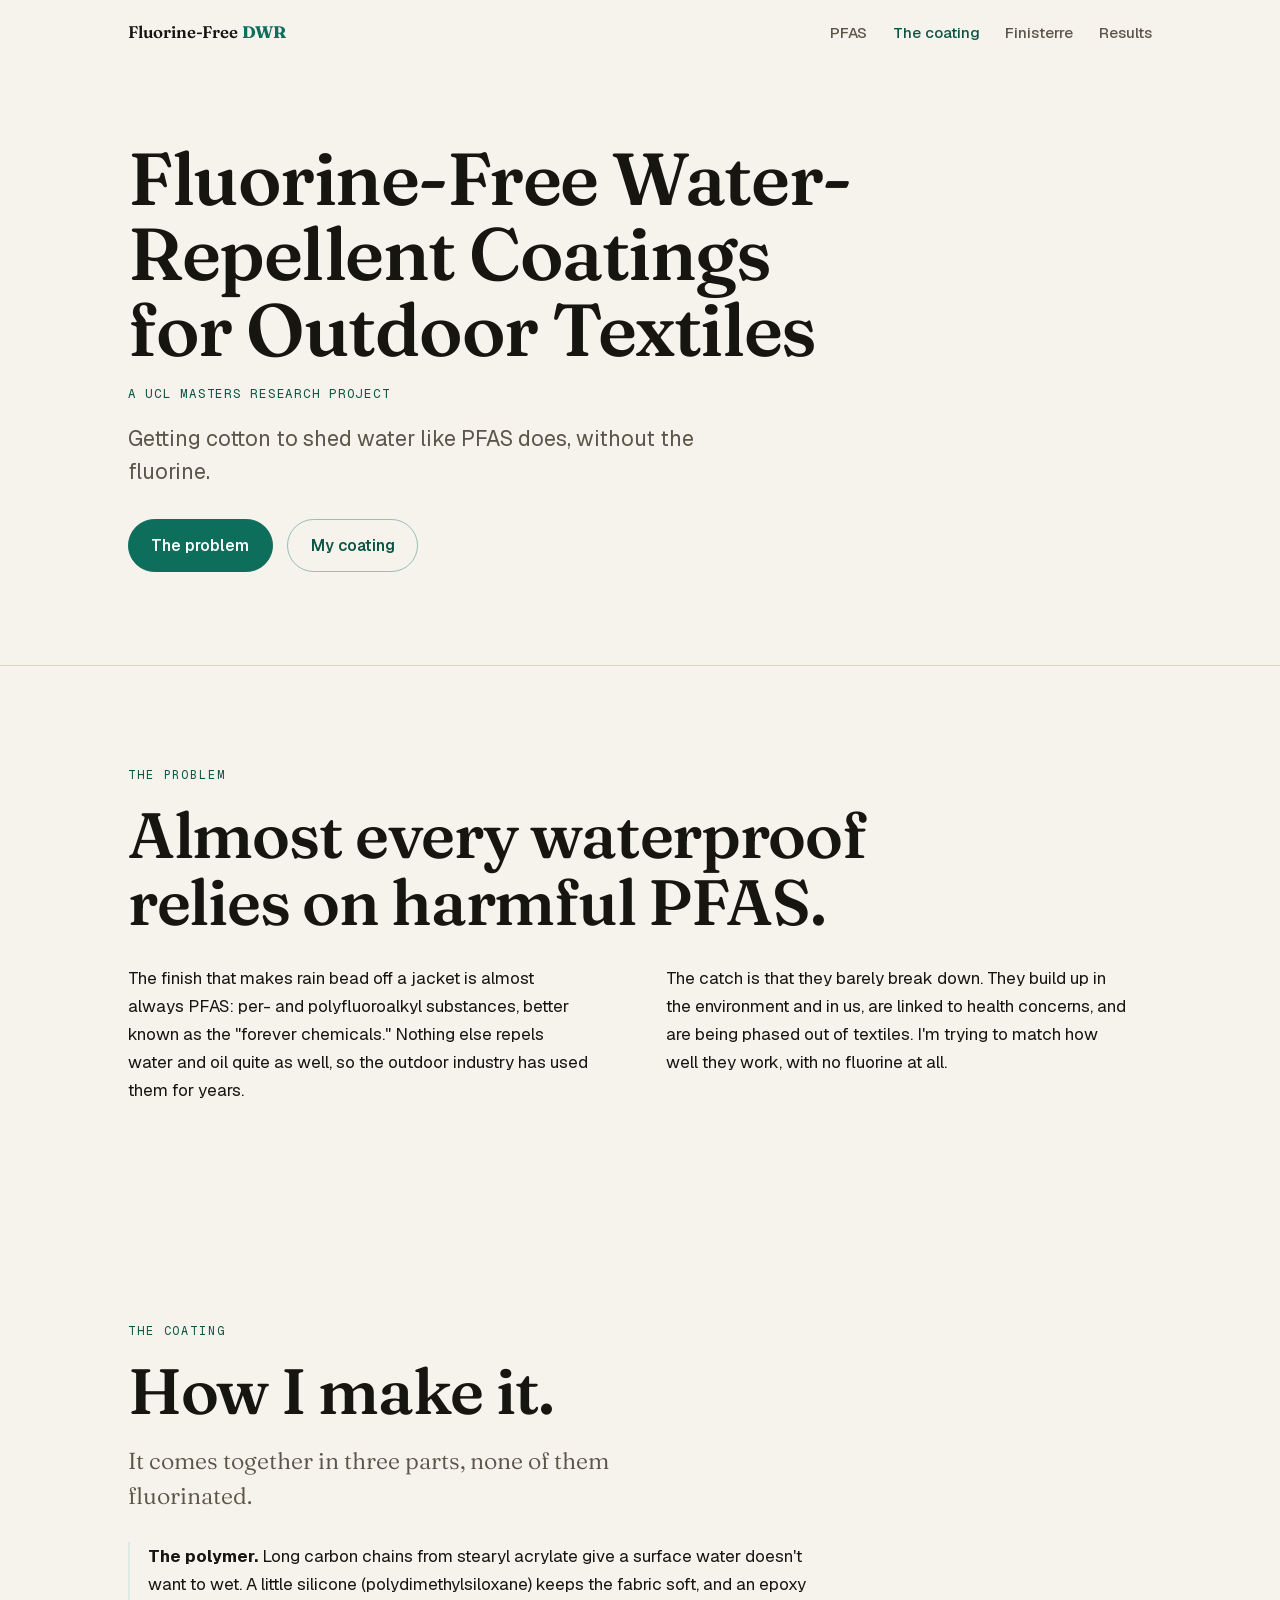
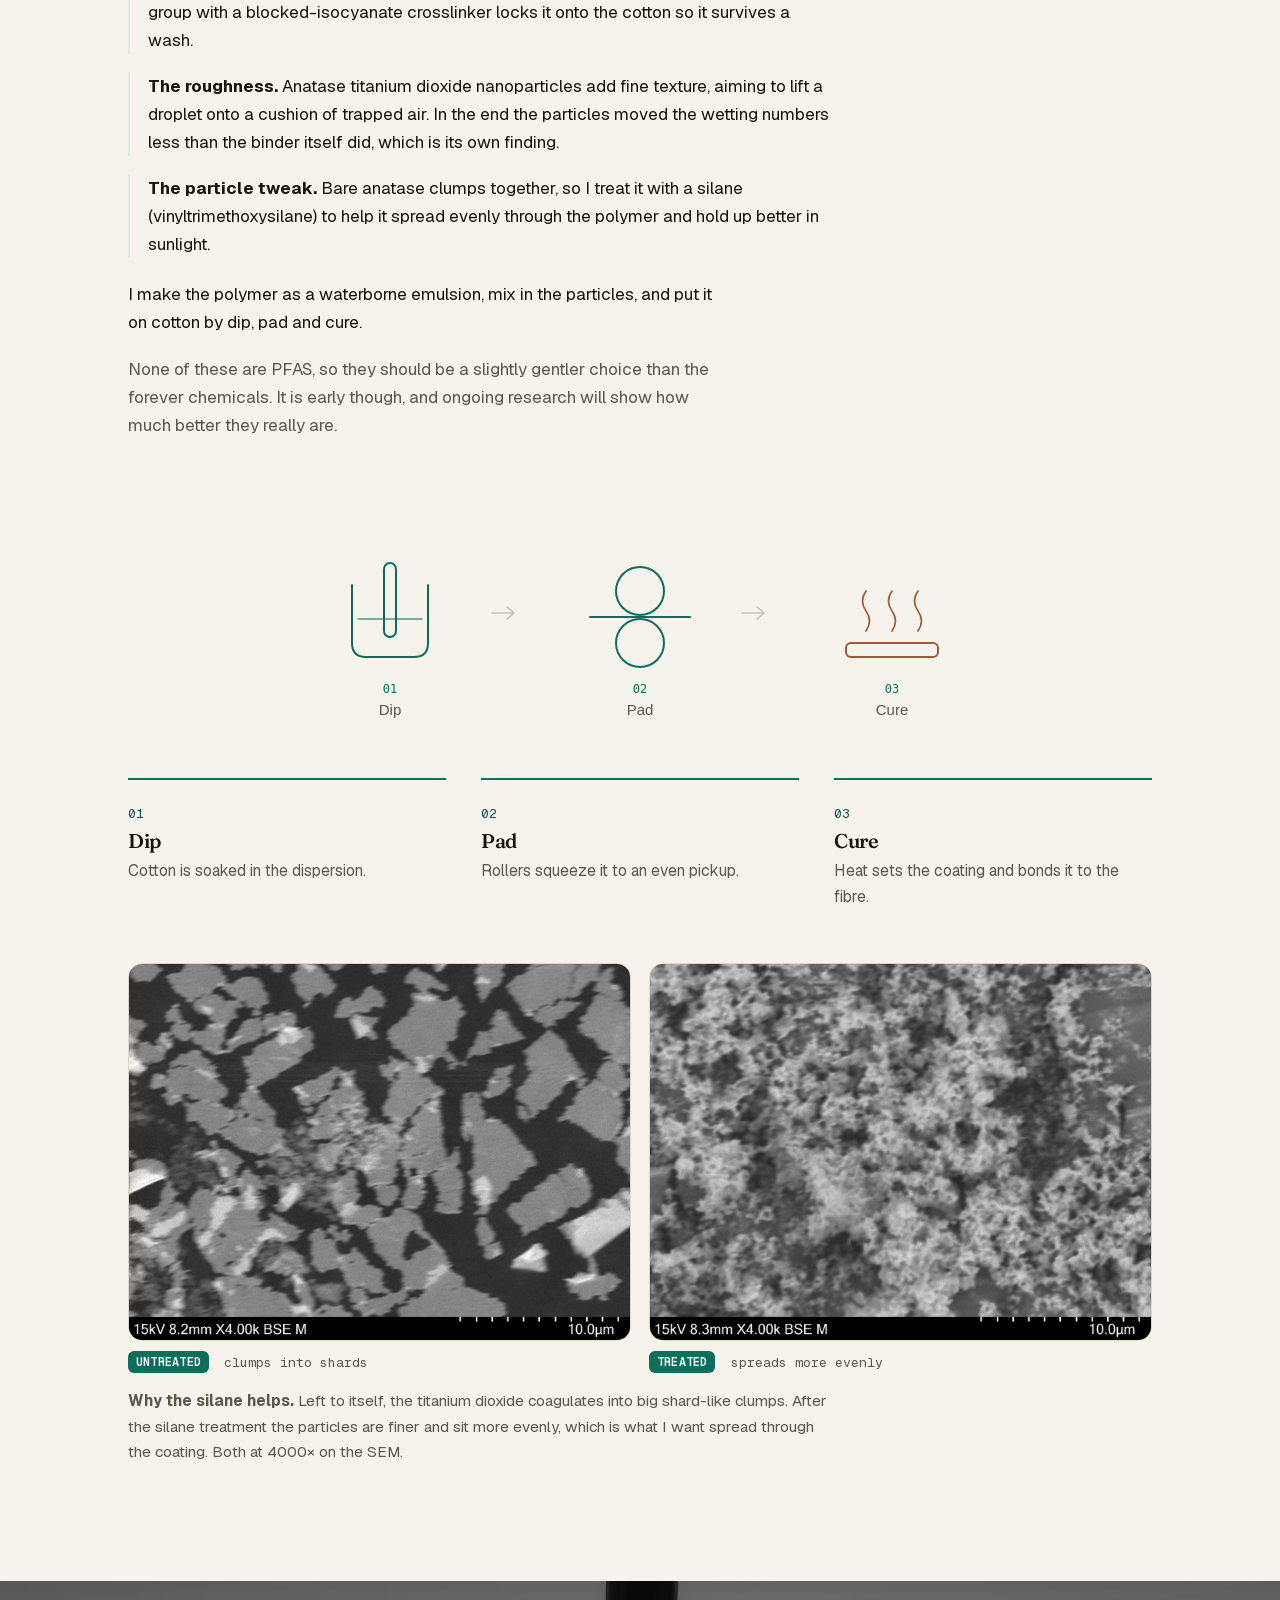
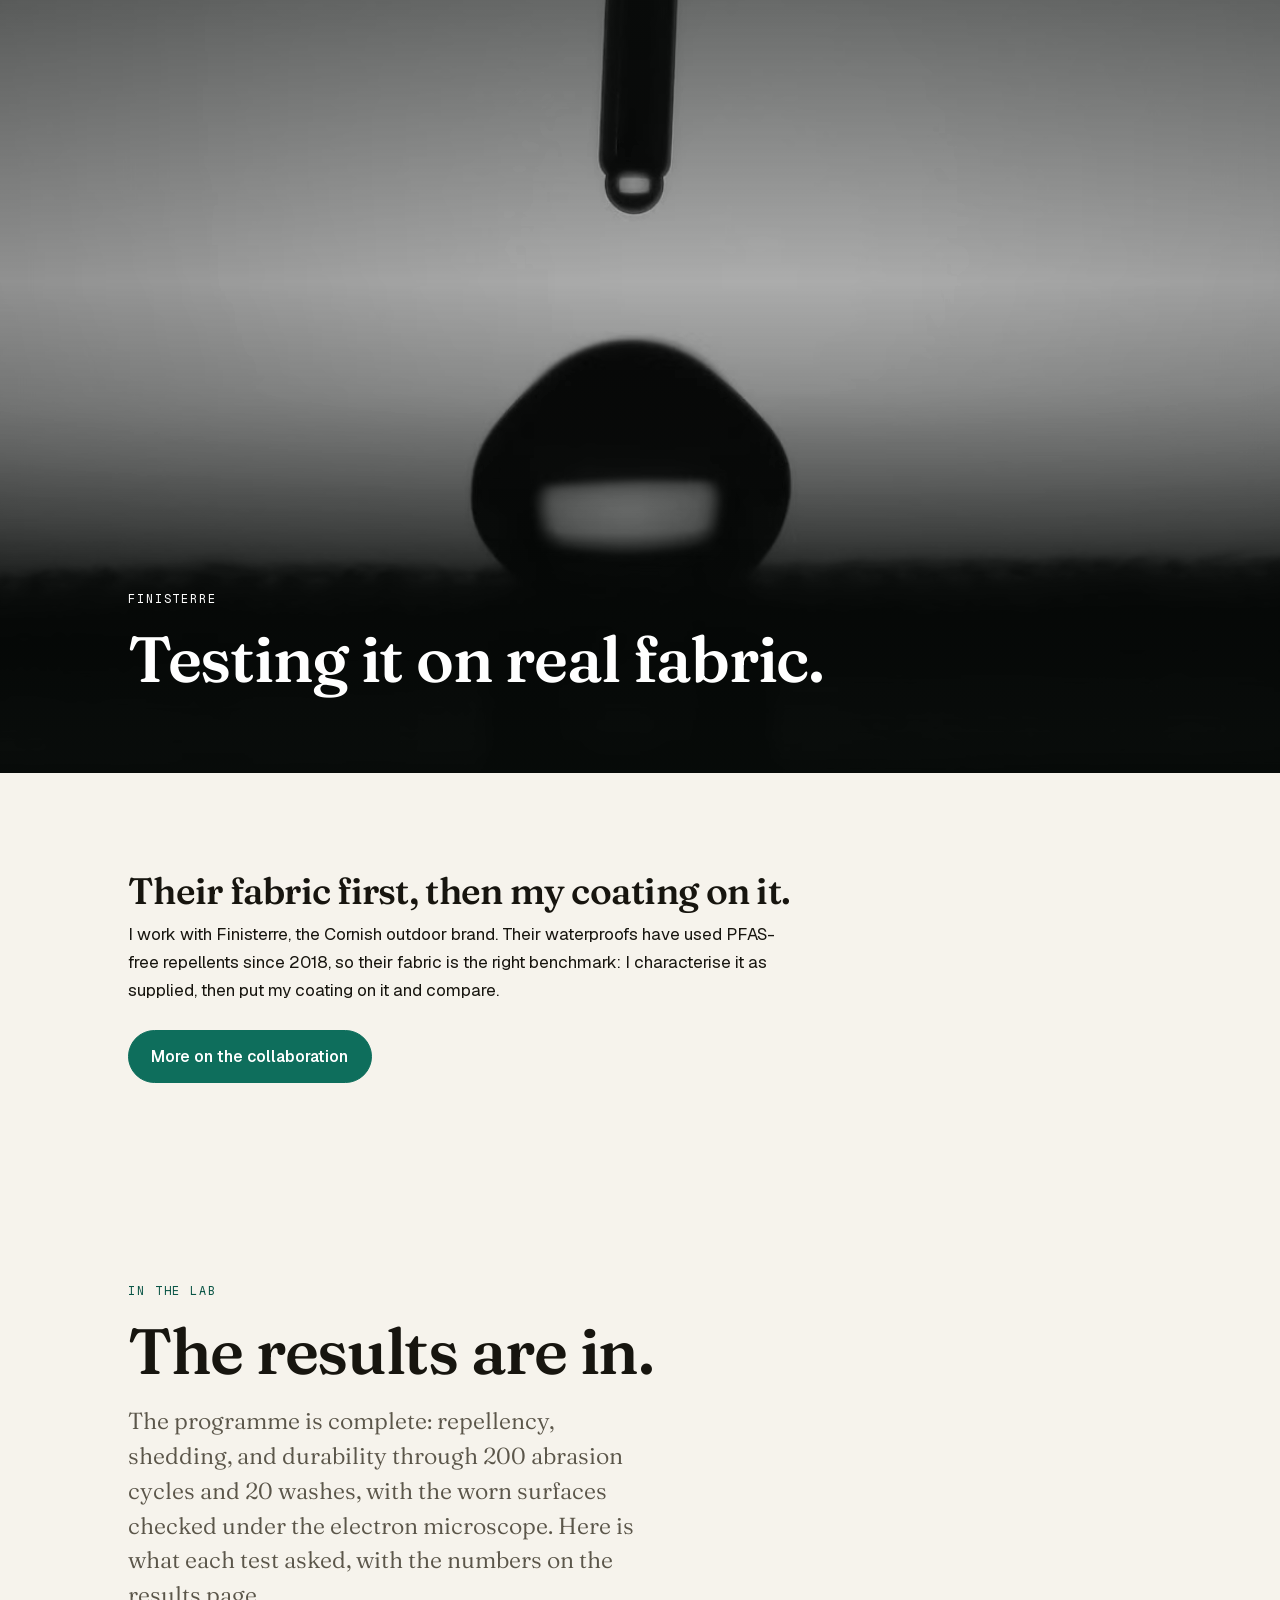
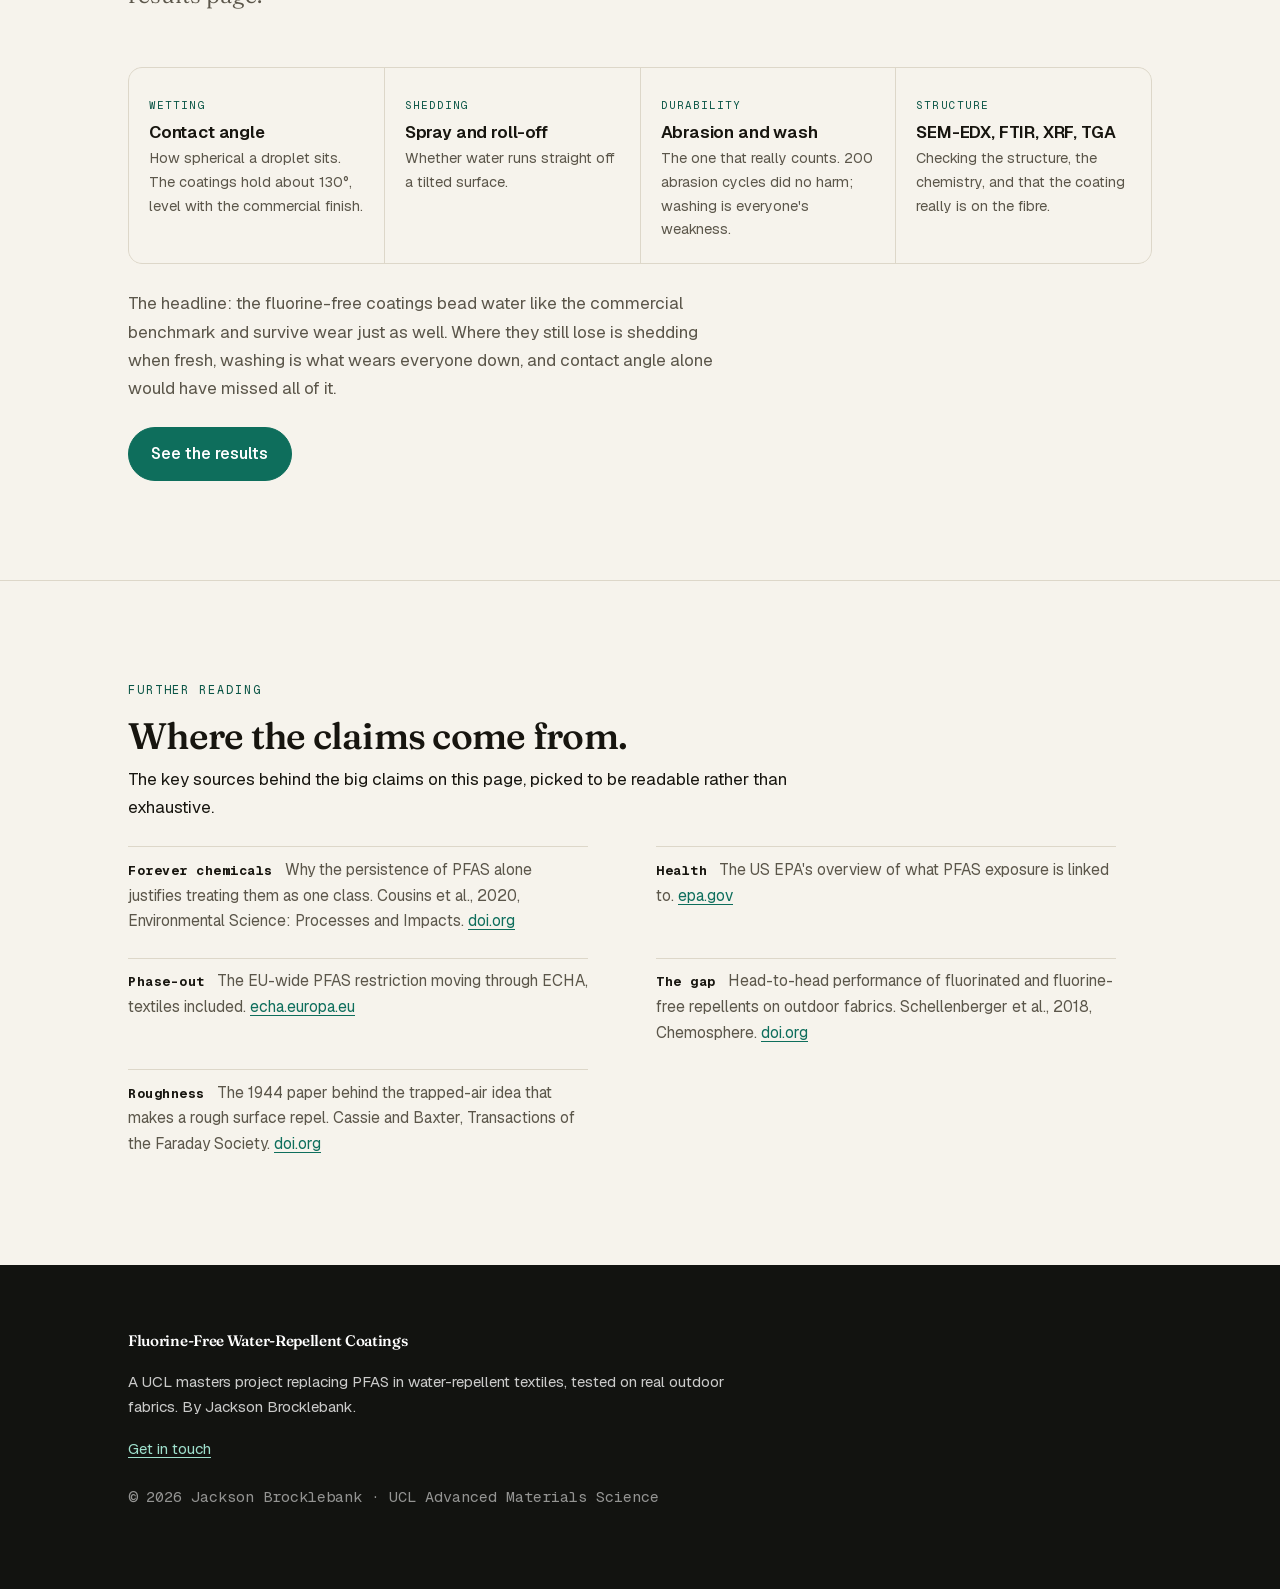
==== commit de922226: "Final results: retire preliminary framing, honest durability findings, worn-surface SEM/EDX, water-r" ====
--- a/index.html
+++ b/index.html
@@ -9,9 +9,9 @@
 <head>
   <meta charset="utf-8" />
   <meta name="viewport" content="width=device-width, initial-scale=1" />
-  <title>Fluorine-Free Superhydrophobic Coatings for Outdoor Textiles · UCL Masters Research</title>
-  <meta name="description" content="A UCL masters research project developing fluorine-free superhydrophobic coatings for outdoor textiles, replacing PFAS with a stearyl acrylate polymer and modified titanium dioxide on cotton." />
-  <meta property="og:title" content="Fluorine-Free Superhydrophobic Coatings for Outdoor Textiles" />
+  <title>Fluorine-Free Water-Repellent Coatings for Outdoor Textiles · UCL Masters Research</title>
+  <meta name="description" content="A UCL masters research project developing fluorine-free water-repellent coatings for outdoor textiles, replacing PFAS with a stearyl acrylate polymer and modified titanium dioxide on cotton." />
+  <meta property="og:title" content="Fluorine-Free Water-Repellent Coatings for Outdoor Textiles" />
   <meta property="og:description" content="A UCL masters research project replacing PFAS in water-repellent textiles." />
   <meta property="og:type" content="website" />
   <meta property="og:url" content="https://jacksontigerb.github.io/fluorine-free-DWR/" />
@@ -43,7 +43,7 @@
     <!-- ===================== HERO ===================== -->
     <section class="hero" aria-label="Introduction">
       <div class="hero-in">
-        <h1 class="hero-title">Fluorine-Free Superhydrophobic Coatings for Outdoor Textiles</h1>
+        <h1 class="hero-title">Fluorine-Free Water-Repellent Coatings for Outdoor Textiles</h1>
         <p class="hero-sub">A UCL masters research project</p>
         <p class="hero-lede">Getting cotton to shed water like PFAS does, without the fluorine.</p>
         <div class="hero-cta">
@@ -73,7 +73,7 @@
         <p class="lede reveal" style="margin-top:1.2rem;">It comes together in three parts, none of them fluorinated.</p>
         <div class="parts">
           <p class="reveal"><strong>The polymer.</strong> Long carbon chains from stearyl acrylate give a surface water doesn't want to wet. A little silicone (polydimethylsiloxane) keeps the fabric soft, and an epoxy group with a blocked-isocyanate crosslinker locks it onto the cotton so it survives a wash.</p>
-          <p class="reveal"><strong>The roughness.</strong> Anatase titanium dioxide nanoparticles add the fine texture that lifts a droplet onto a cushion of trapped air. That's what takes it from water-repellent to superhydrophobic.</p>
+          <p class="reveal"><strong>The roughness.</strong> Anatase titanium dioxide nanoparticles add fine texture, aiming to lift a droplet onto a cushion of trapped air. In the end the particles moved the wetting numbers less than the binder itself did, which is its own finding.</p>
           <p class="reveal"><strong>The particle tweak.</strong> Bare anatase clumps together, so I treat it with a silane (vinyltrimethoxysilane) to help it spread evenly through the polymer and hold up better in sunlight.</p>
         </div>
         <p class="reveal" style="margin-top:1.4rem;max-width:54ch;">I make the polymer as a waterborne emulsion, mix in the particles, and put it on cotton by dip, pad and cure.</p>
@@ -136,18 +136,18 @@
     <section class="section" id="lab">
       <div class="wrap">
         <p class="eyebrow reveal">In the lab</p>
-        <h2 class="big reveal">First results are in.</h2>
-        <p class="lede reveal" style="margin-top:1.2rem;">The coating's made and on fabric, and the testing that turns "it beads" into something I can stand behind has started. Here's what each test is for, with the early numbers on the full results page.</p>
+        <h2 class="big reveal">The results are in.</h2>
+        <p class="lede reveal" style="margin-top:1.2rem;">The programme is complete: repellency, shedding, and durability through 200 abrasion cycles and 20 washes, with the worn surfaces checked under the electron microscope. Here is what each test asked, with the numbers on the results page.</p>
       </div>
 
       <div class="wrap">
         <ul class="methods">
-          <li class="reveal"><span class="m-tag">Wetting</span><h4>Contact angle</h4><p>How spherical a droplet sits. I'm aiming above 150&#176;.</p></li>
+          <li class="reveal"><span class="m-tag">Wetting</span><h4>Contact angle</h4><p>How spherical a droplet sits. The coatings hold about 130&#176;, level with the commercial finish.</p></li>
           <li class="reveal"><span class="m-tag">Shedding</span><h4>Spray and roll-off</h4><p>Whether water runs straight off a tilted surface.</p></li>
-          <li class="reveal"><span class="m-tag">Durability</span><h4>Abrasion and wash</h4><p>The one that really counts: does it last through rubbing and washing?</p></li>
-          <li class="reveal"><span class="m-tag">Structure</span><h4>SEM, FTIR, XRD, TGA</h4><p>Checking the roughness, the chemistry and crystal form, and that there's no fluorine.</p></li>
+          <li class="reveal"><span class="m-tag">Durability</span><h4>Abrasion and wash</h4><p>The one that really counts. 200 abrasion cycles did no harm; washing is everyone's weakness.</p></li>
+          <li class="reveal"><span class="m-tag">Structure</span><h4>SEM-EDX, FTIR, XRF, TGA</h4><p>Checking the structure, the chemistry, and that the coating really is on the fibre.</p></li>
         </ul>
-        <p class="reveal" style="margin-top:1.6rem;color:var(--ink-2);max-width:54ch;">The first round is measured: contact angle, roll-off, SEM-EDX and FTIR. Nothing's final, and no numbers go public until my supervisor's signed them off.</p>
+        <p class="reveal" style="margin-top:1.6rem;color:var(--ink-2);max-width:54ch;">The headline: the fluorine-free coatings bead water like the commercial benchmark and survive wear just as well. Where they still lose is shedding when fresh, washing is what wears everyone down, and contact angle alone would have missed all of it.</p>
         <div class="hero-cta reveal" style="margin-top:1.6rem;">
           <a class="btn" href="results.html">See the results</a>
         </div>
@@ -174,7 +174,7 @@
 
   <footer class="foot">
     <div class="wrap">
-      <p class="foot-mark">Fluorine-Free Superhydrophobic Coatings</p>
+      <p class="foot-mark">Fluorine-Free Water-Repellent Coatings</p>
       <p>A UCL masters project replacing PFAS in water-repellent textiles, tested on real outdoor fabrics. By Jackson Brocklebank.</p>
       <p><a href="mailto:jackson.brocklebank.25@ucl.ac.uk">Get in touch</a></p>
       <p class="foot-meta">&#169; 2026 Jackson Brocklebank &#183; UCL Advanced Materials Science</p>
--- a/styles.css
+++ b/styles.css
@@ -175,6 +175,24 @@
 .prelim{display:inline-block;font-family:var(--mono);font-size:.68rem;
   letter-spacing:.06em;text-transform:uppercase;color:var(--teal-deep);
   background:var(--teal-tint);padding:.3rem .65rem;border-radius:999px;margin-bottom:.9rem;}
+.fig-take{font-family:var(--serif);font-size:clamp(1.15rem,2vw,1.4rem);line-height:1.35;
+  color:var(--ink);font-weight:560;max-width:36ch;margin:0;}
+.more{margin-top:1rem;}
+.more summary{cursor:pointer;list-style:none;display:inline-flex;align-items:center;gap:.5rem;
+  font-family:var(--mono);font-size:.72rem;letter-spacing:.12em;text-transform:uppercase;
+  color:var(--teal-deep);}
+.more summary::-webkit-details-marker{display:none;}
+.more summary::before{content:"";width:.4rem;height:.4rem;flex:none;
+  border-right:1.5px solid currentColor;border-bottom:1.5px solid currentColor;
+  transform:rotate(-45deg);transition:transform .2s ease;}
+.more[open] summary::before{transform:rotate(45deg);}
+.more-body{margin-top:.7rem;font-size:.95rem;color:var(--ink-2);max-width:70ch;}
+.more-body p{margin:0;}
+.vid-row{display:flex;gap:clamp(1.5rem,4vw,3rem);align-items:center;flex-wrap:wrap;}
+.vid-row .frame{flex:0 1 400px;min-width:260px;}
+.vid-row .frame video{width:100%;height:auto;display:block;border-radius:8px;}
+.vid-row figcaption{flex:1 1 320px;margin-top:0;}
+@media (max-width:860px){.vid-row .frame{flex-basis:100%;max-width:480px;}}
 
 /* ---------- digging deeper ---------- */
 .deeper{list-style:none;margin:1.6rem 0 0;padding:0;display:grid;
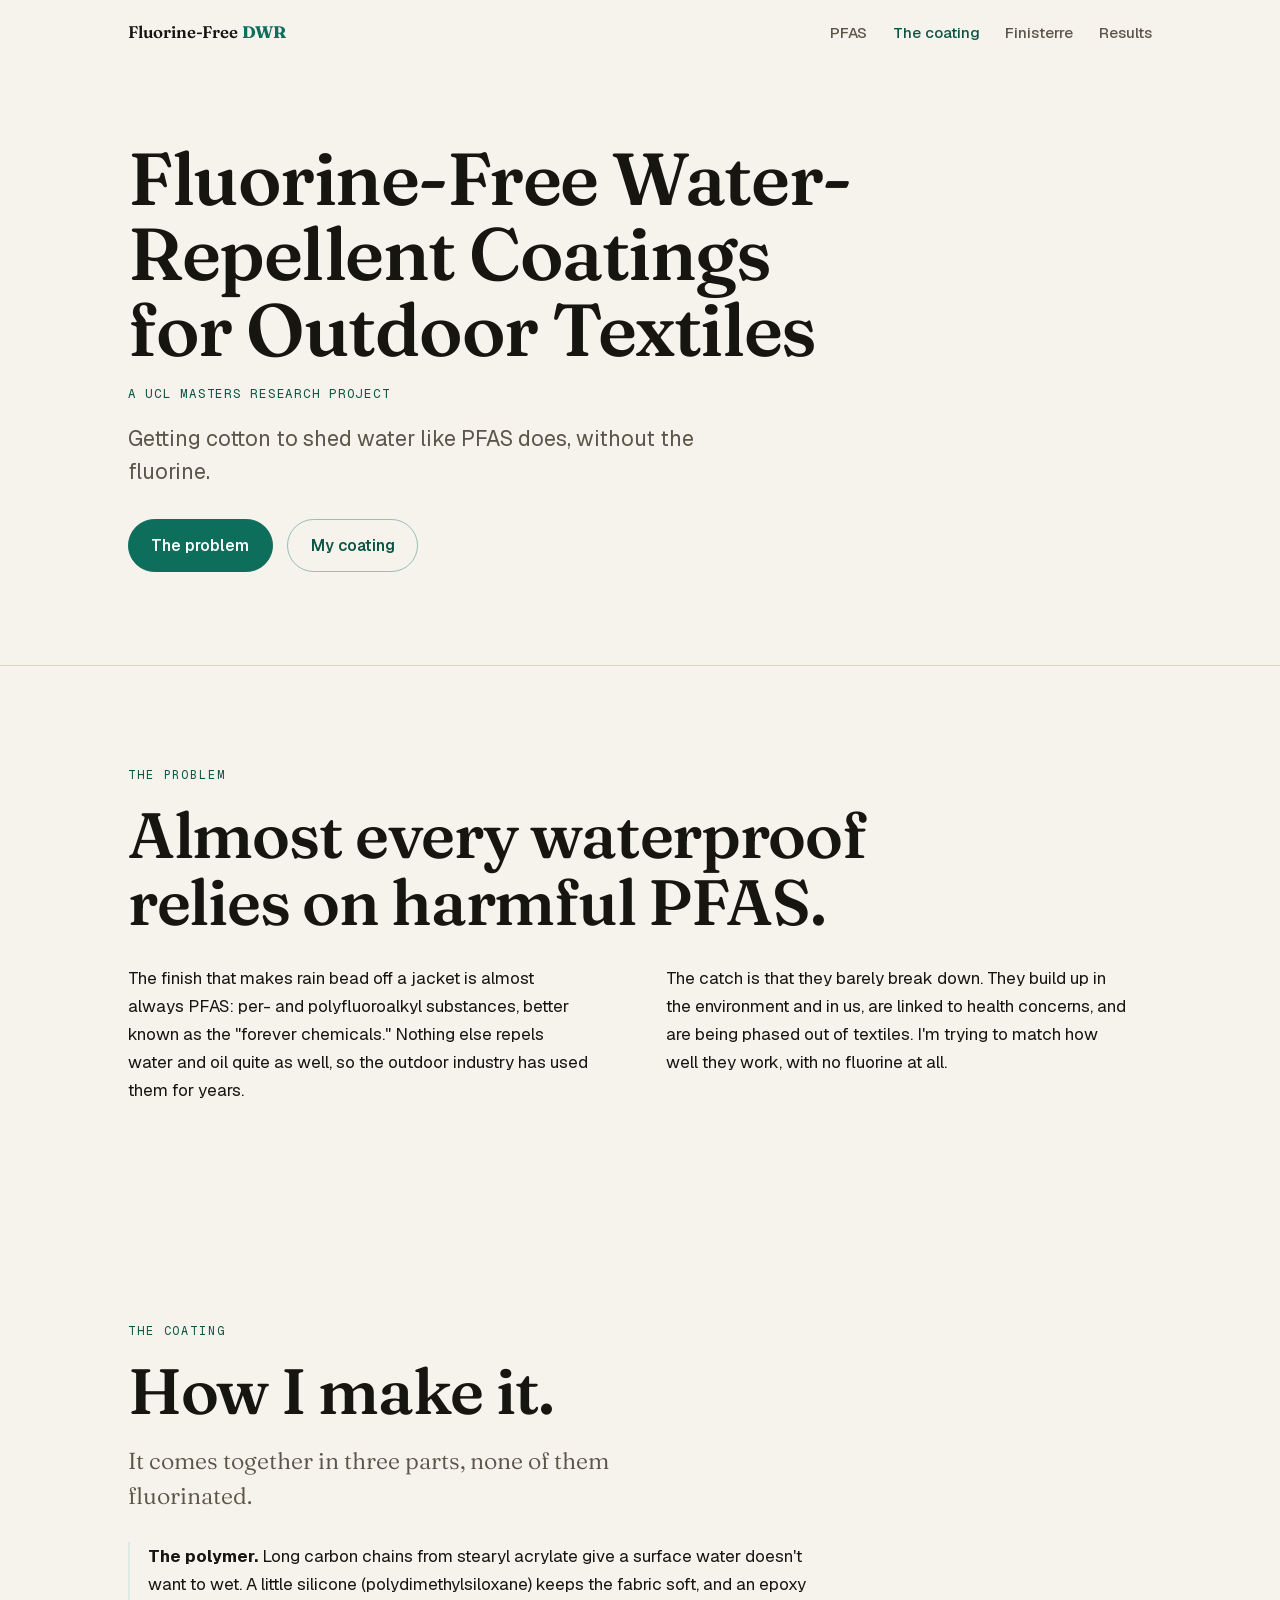
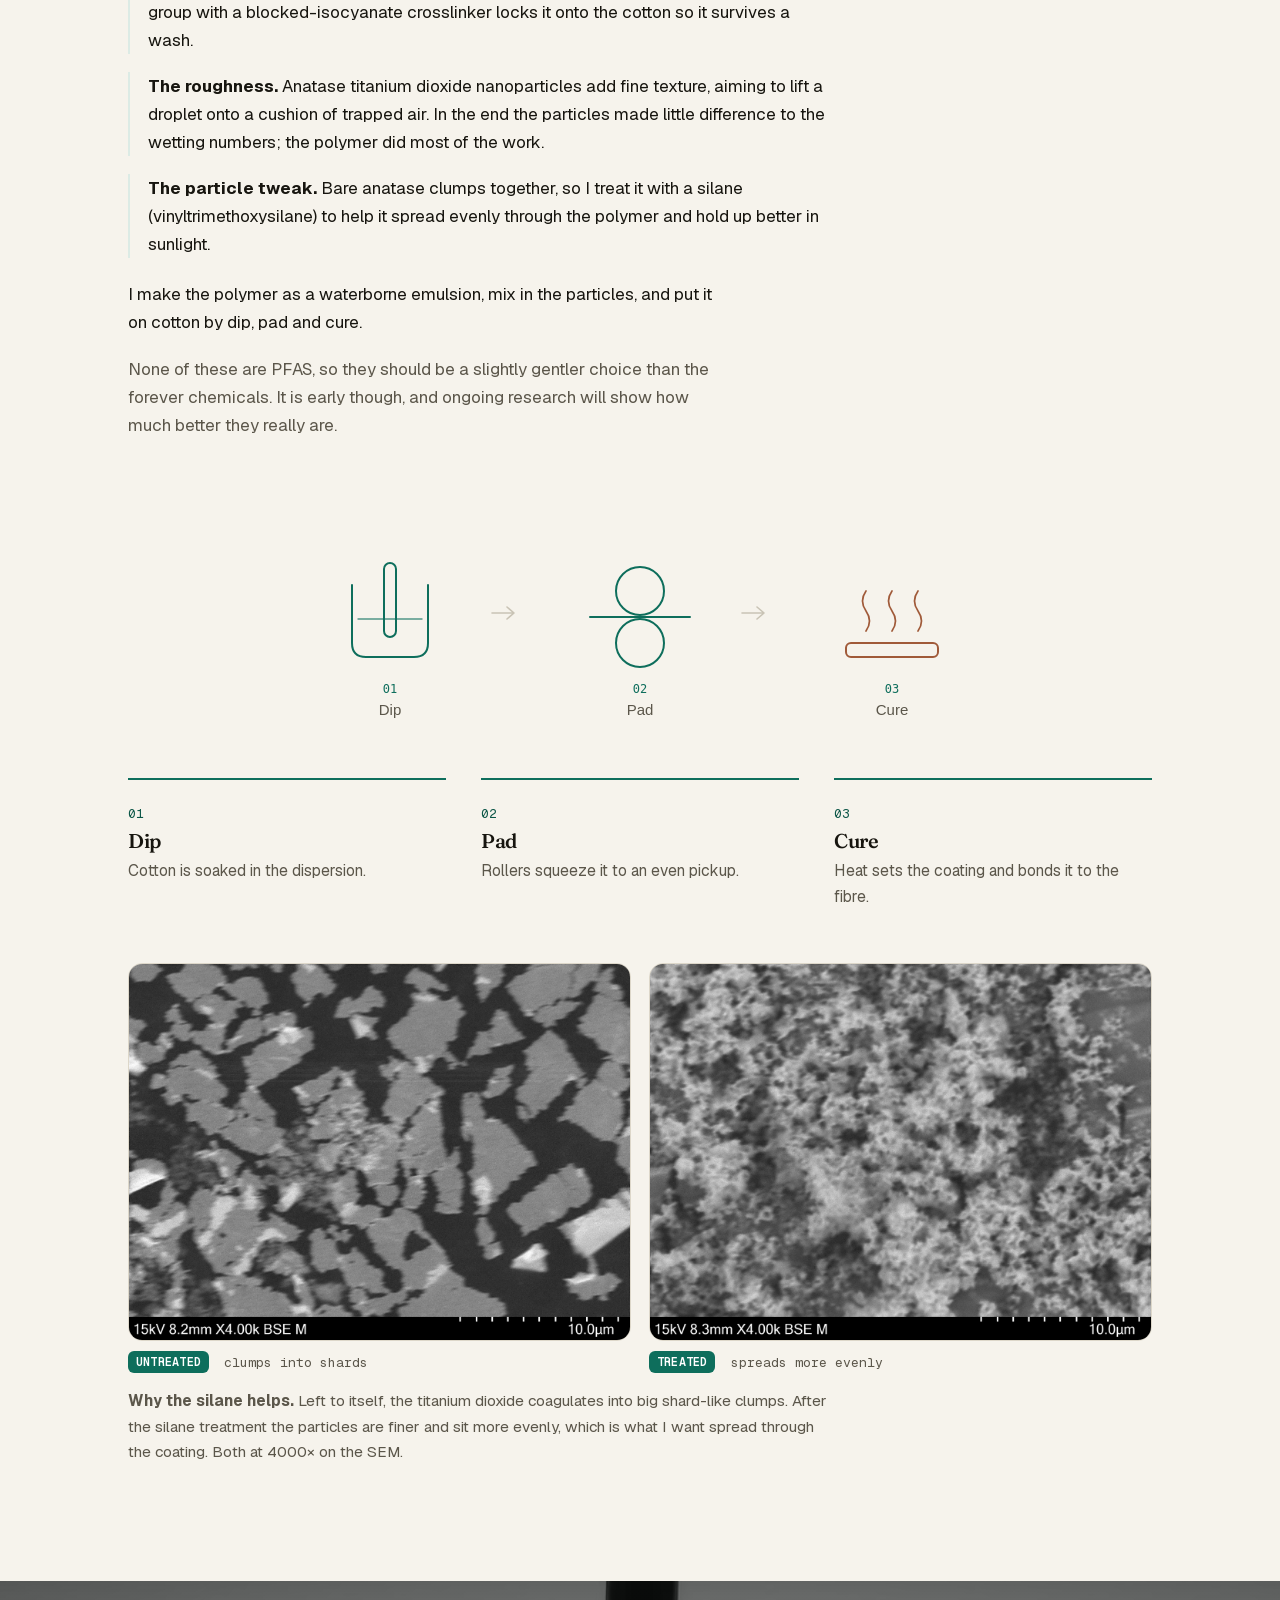
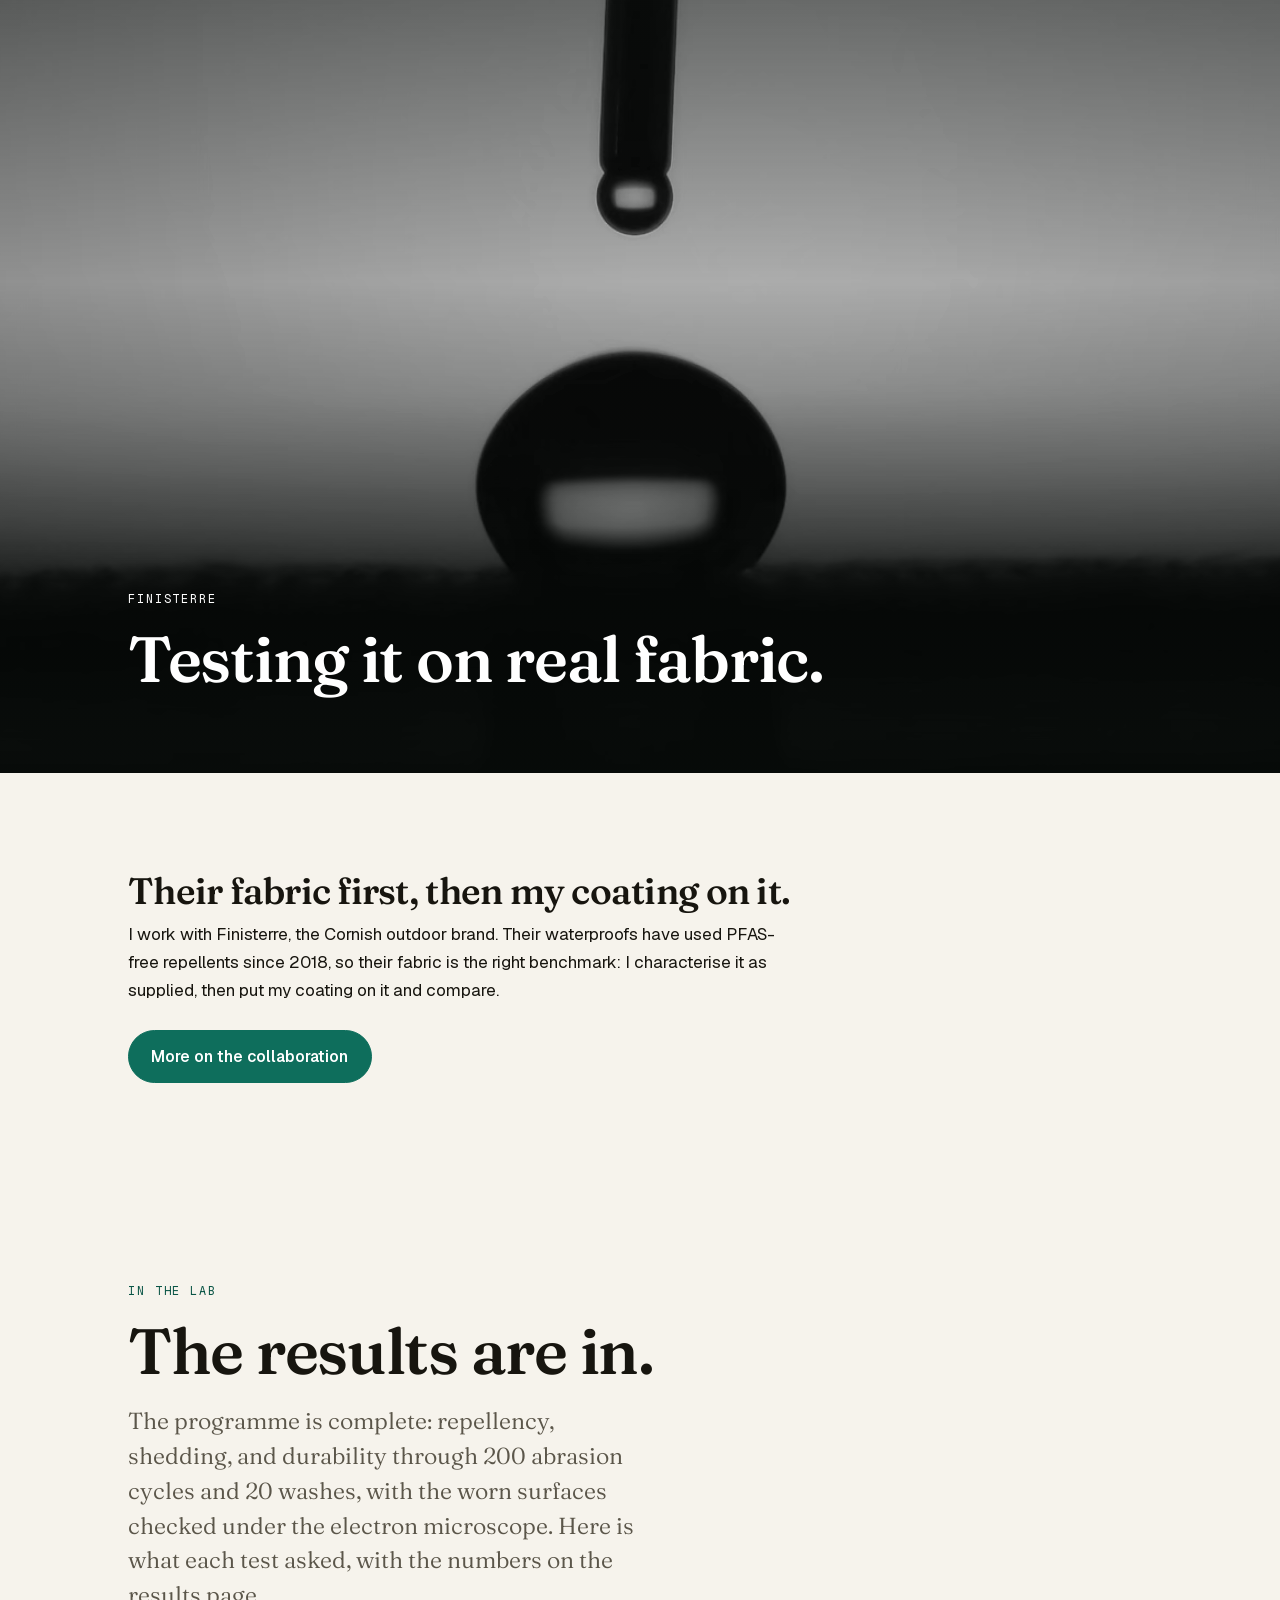
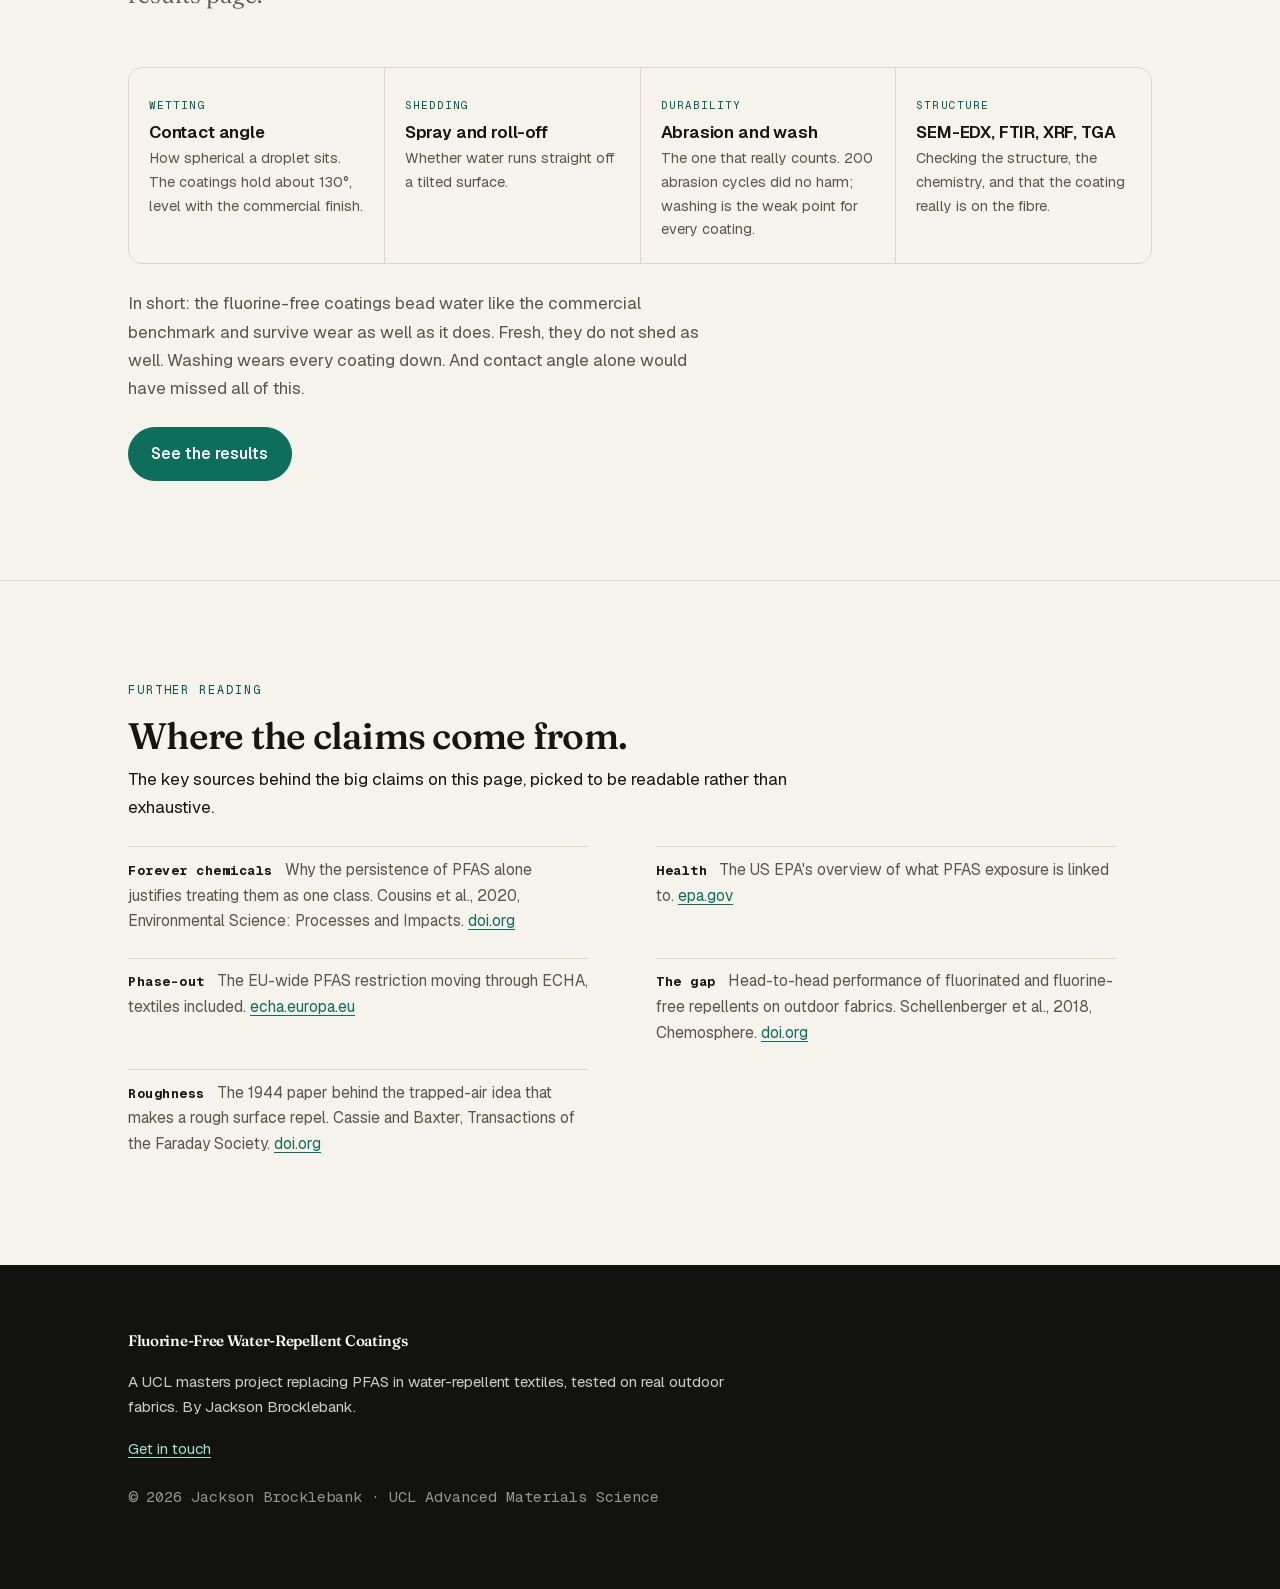
==== commit 52064bca: "Swap durability SEM to x100 survey; plain-language pass on all findings Co-Authored-By: Claude Fable" ====
--- a/index.html
+++ b/index.html
@@ -73,7 +73,7 @@
         <p class="lede reveal" style="margin-top:1.2rem;">It comes together in three parts, none of them fluorinated.</p>
         <div class="parts">
           <p class="reveal"><strong>The polymer.</strong> Long carbon chains from stearyl acrylate give a surface water doesn't want to wet. A little silicone (polydimethylsiloxane) keeps the fabric soft, and an epoxy group with a blocked-isocyanate crosslinker locks it onto the cotton so it survives a wash.</p>
-          <p class="reveal"><strong>The roughness.</strong> Anatase titanium dioxide nanoparticles add fine texture, aiming to lift a droplet onto a cushion of trapped air. In the end the particles moved the wetting numbers less than the binder itself did, which is its own finding.</p>
+          <p class="reveal"><strong>The roughness.</strong> Anatase titanium dioxide nanoparticles add fine texture, aiming to lift a droplet onto a cushion of trapped air. In the end the particles made little difference to the wetting numbers; the polymer did most of the work.</p>
           <p class="reveal"><strong>The particle tweak.</strong> Bare anatase clumps together, so I treat it with a silane (vinyltrimethoxysilane) to help it spread evenly through the polymer and hold up better in sunlight.</p>
         </div>
         <p class="reveal" style="margin-top:1.4rem;max-width:54ch;">I make the polymer as a waterborne emulsion, mix in the particles, and put it on cotton by dip, pad and cure.</p>
@@ -144,10 +144,10 @@
         <ul class="methods">
           <li class="reveal"><span class="m-tag">Wetting</span><h4>Contact angle</h4><p>How spherical a droplet sits. The coatings hold about 130&#176;, level with the commercial finish.</p></li>
           <li class="reveal"><span class="m-tag">Shedding</span><h4>Spray and roll-off</h4><p>Whether water runs straight off a tilted surface.</p></li>
-          <li class="reveal"><span class="m-tag">Durability</span><h4>Abrasion and wash</h4><p>The one that really counts. 200 abrasion cycles did no harm; washing is everyone's weakness.</p></li>
+          <li class="reveal"><span class="m-tag">Durability</span><h4>Abrasion and wash</h4><p>The one that really counts. 200 abrasion cycles did no harm; washing is the weak point for every coating.</p></li>
           <li class="reveal"><span class="m-tag">Structure</span><h4>SEM-EDX, FTIR, XRF, TGA</h4><p>Checking the structure, the chemistry, and that the coating really is on the fibre.</p></li>
         </ul>
-        <p class="reveal" style="margin-top:1.6rem;color:var(--ink-2);max-width:54ch;">The headline: the fluorine-free coatings bead water like the commercial benchmark and survive wear just as well. Where they still lose is shedding when fresh, washing is what wears everyone down, and contact angle alone would have missed all of it.</p>
+        <p class="reveal" style="margin-top:1.6rem;color:var(--ink-2);max-width:54ch;">In short: the fluorine-free coatings bead water like the commercial benchmark and survive wear as well as it does. Fresh, they do not shed as well. Washing wears every coating down. And contact angle alone would have missed all of this.</p>
         <div class="hero-cta reveal" style="margin-top:1.6rem;">
           <a class="btn" href="results.html">See the results</a>
         </div>
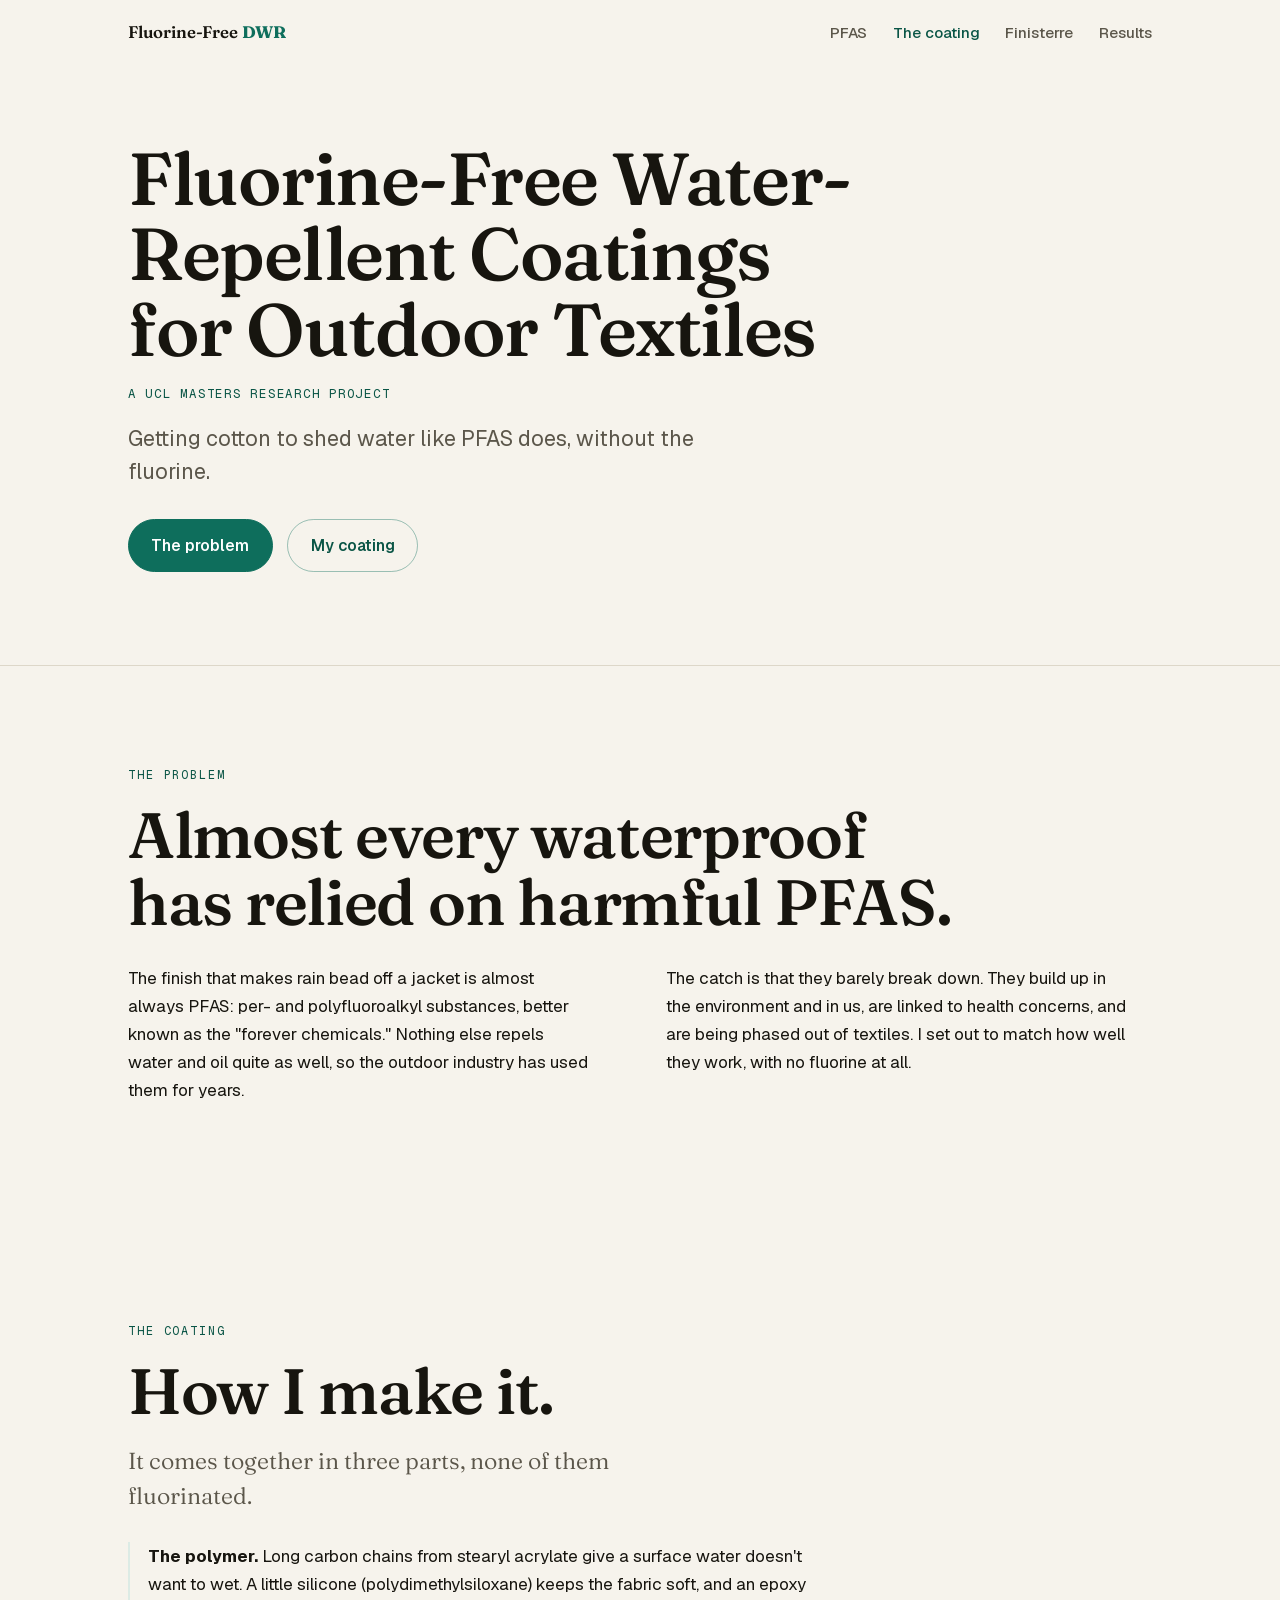
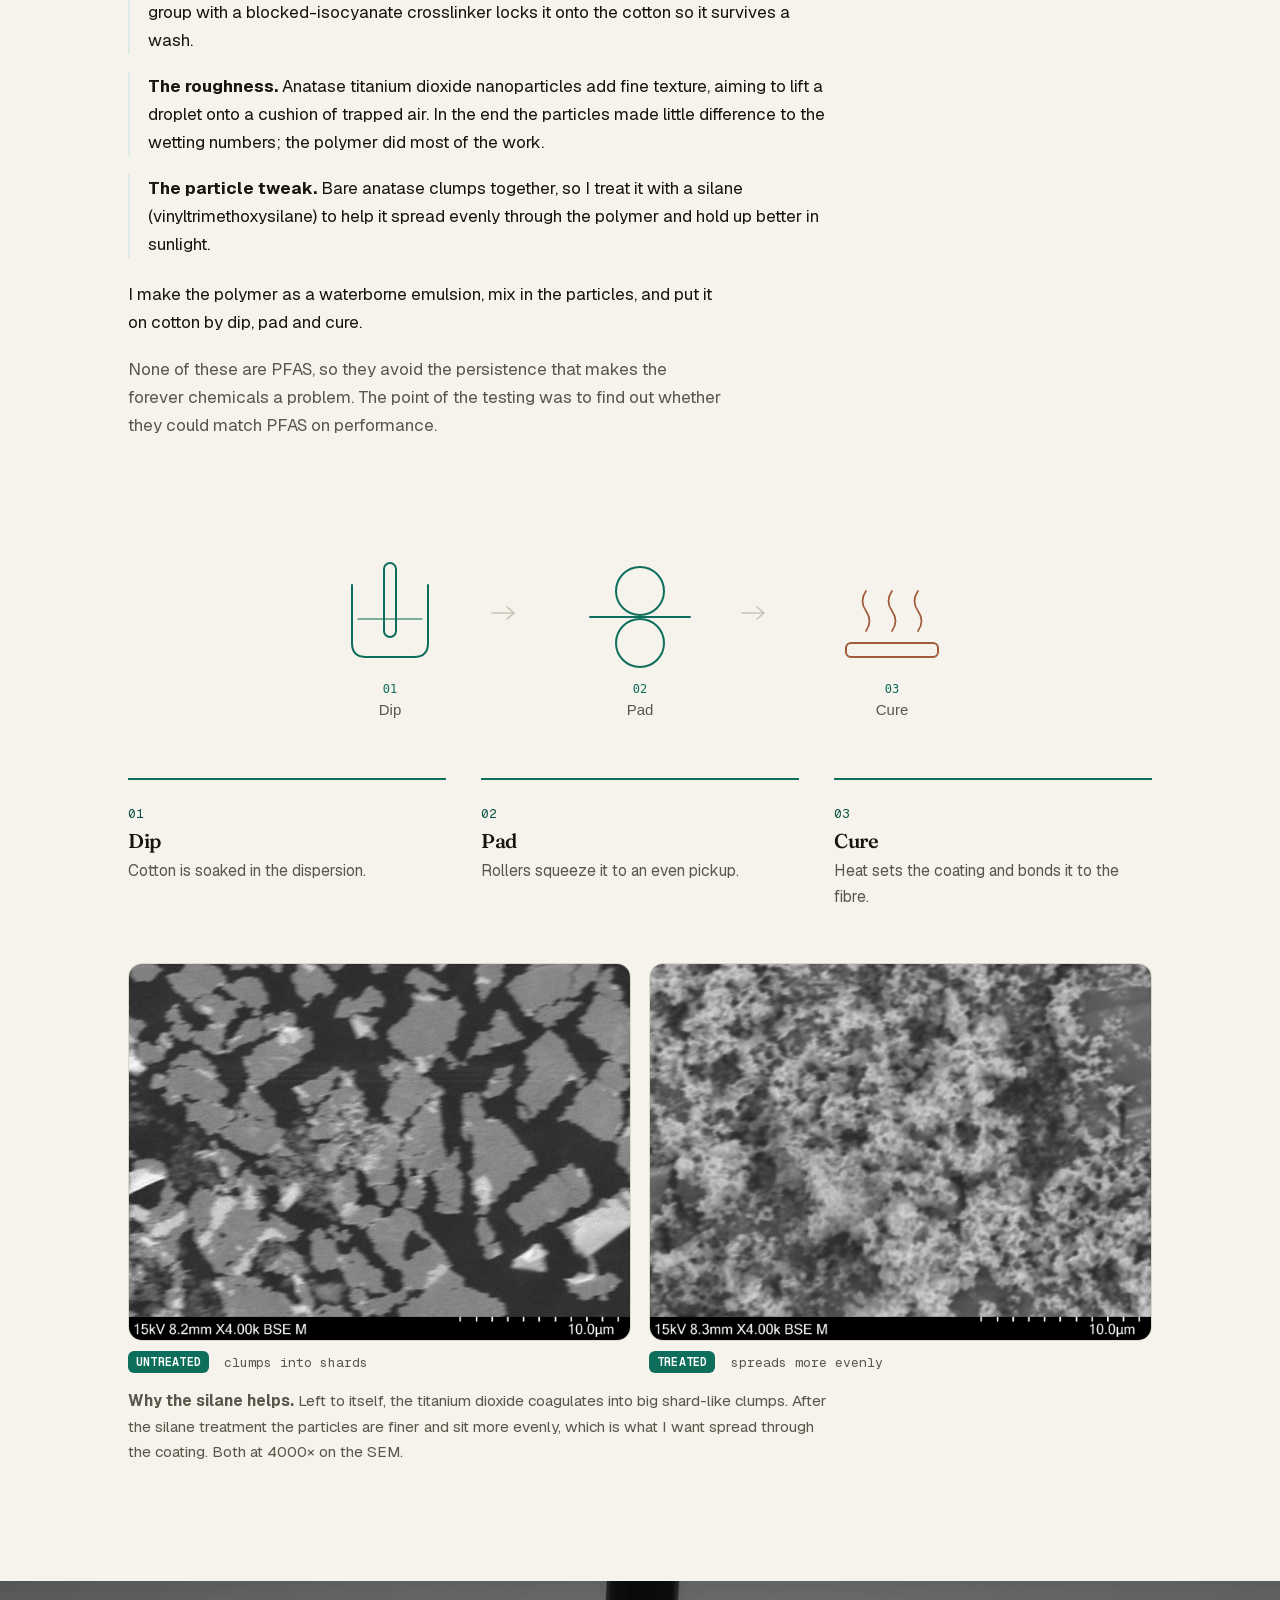
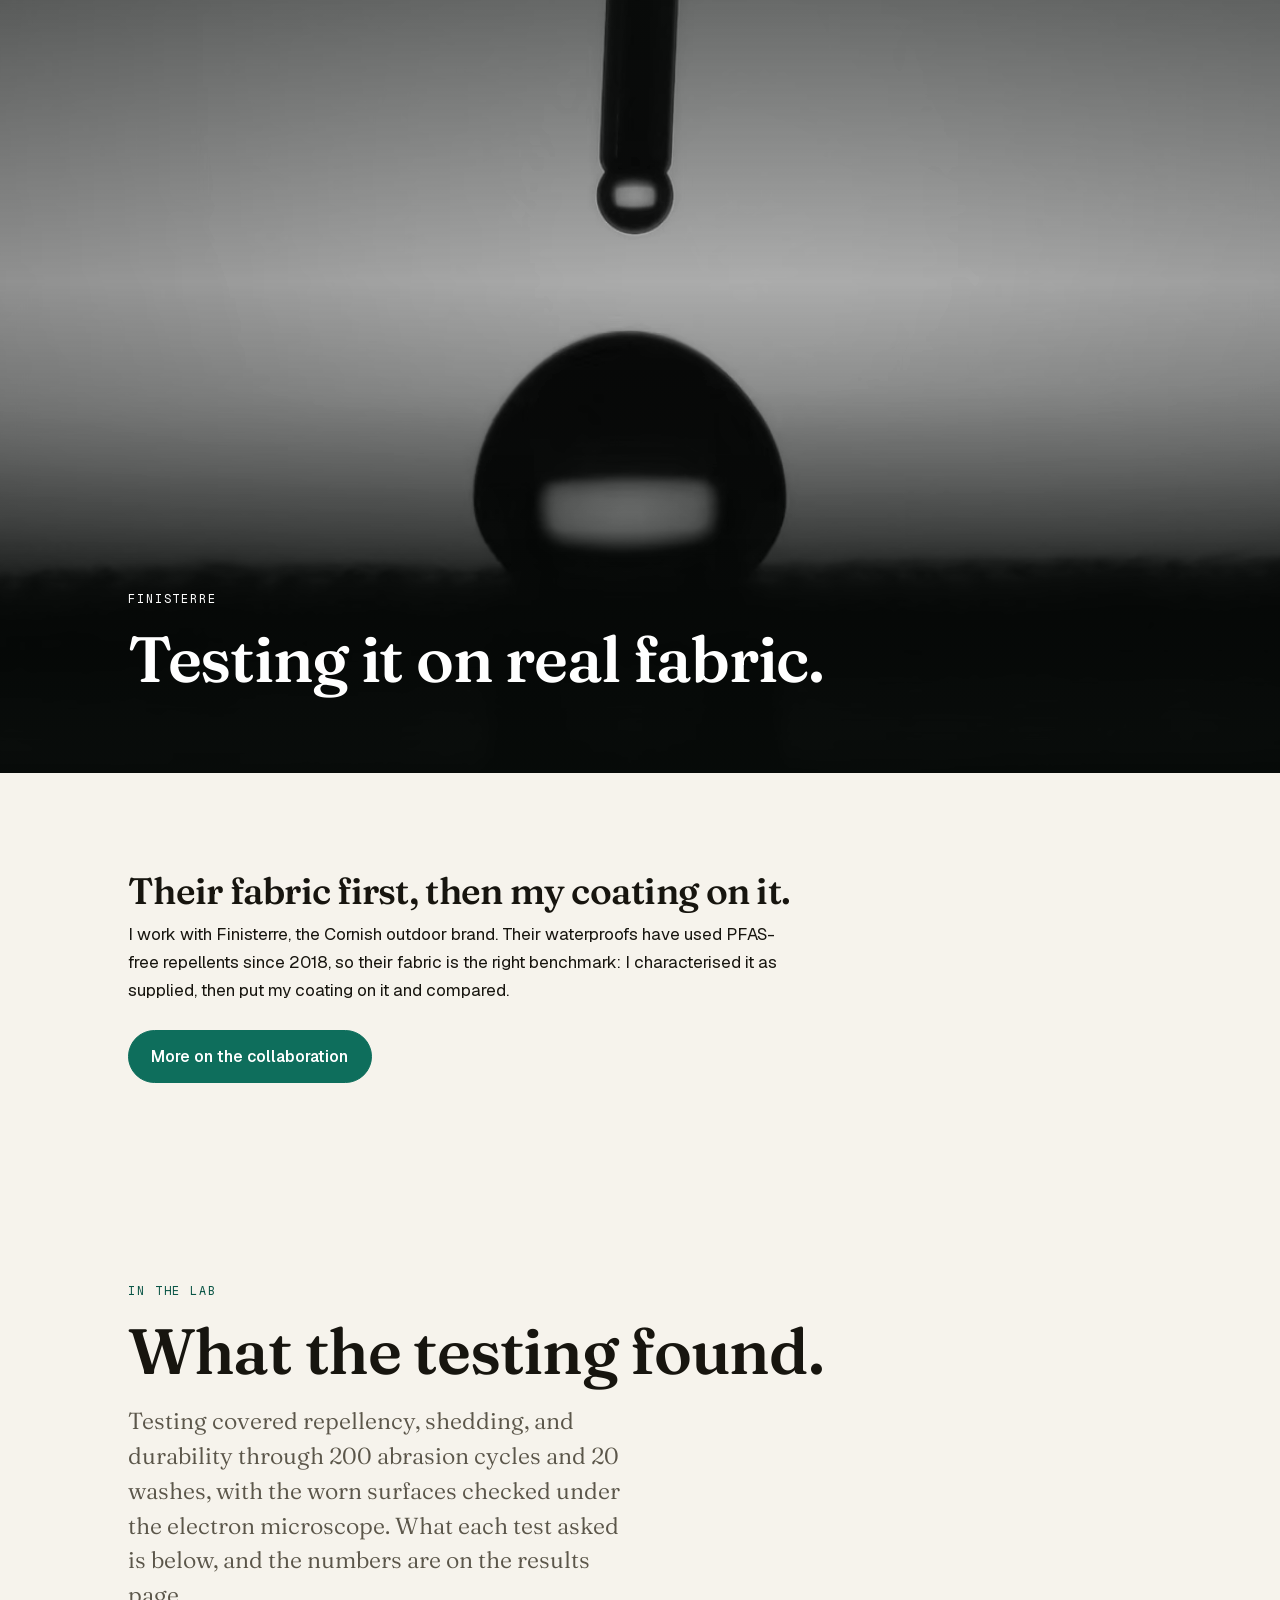
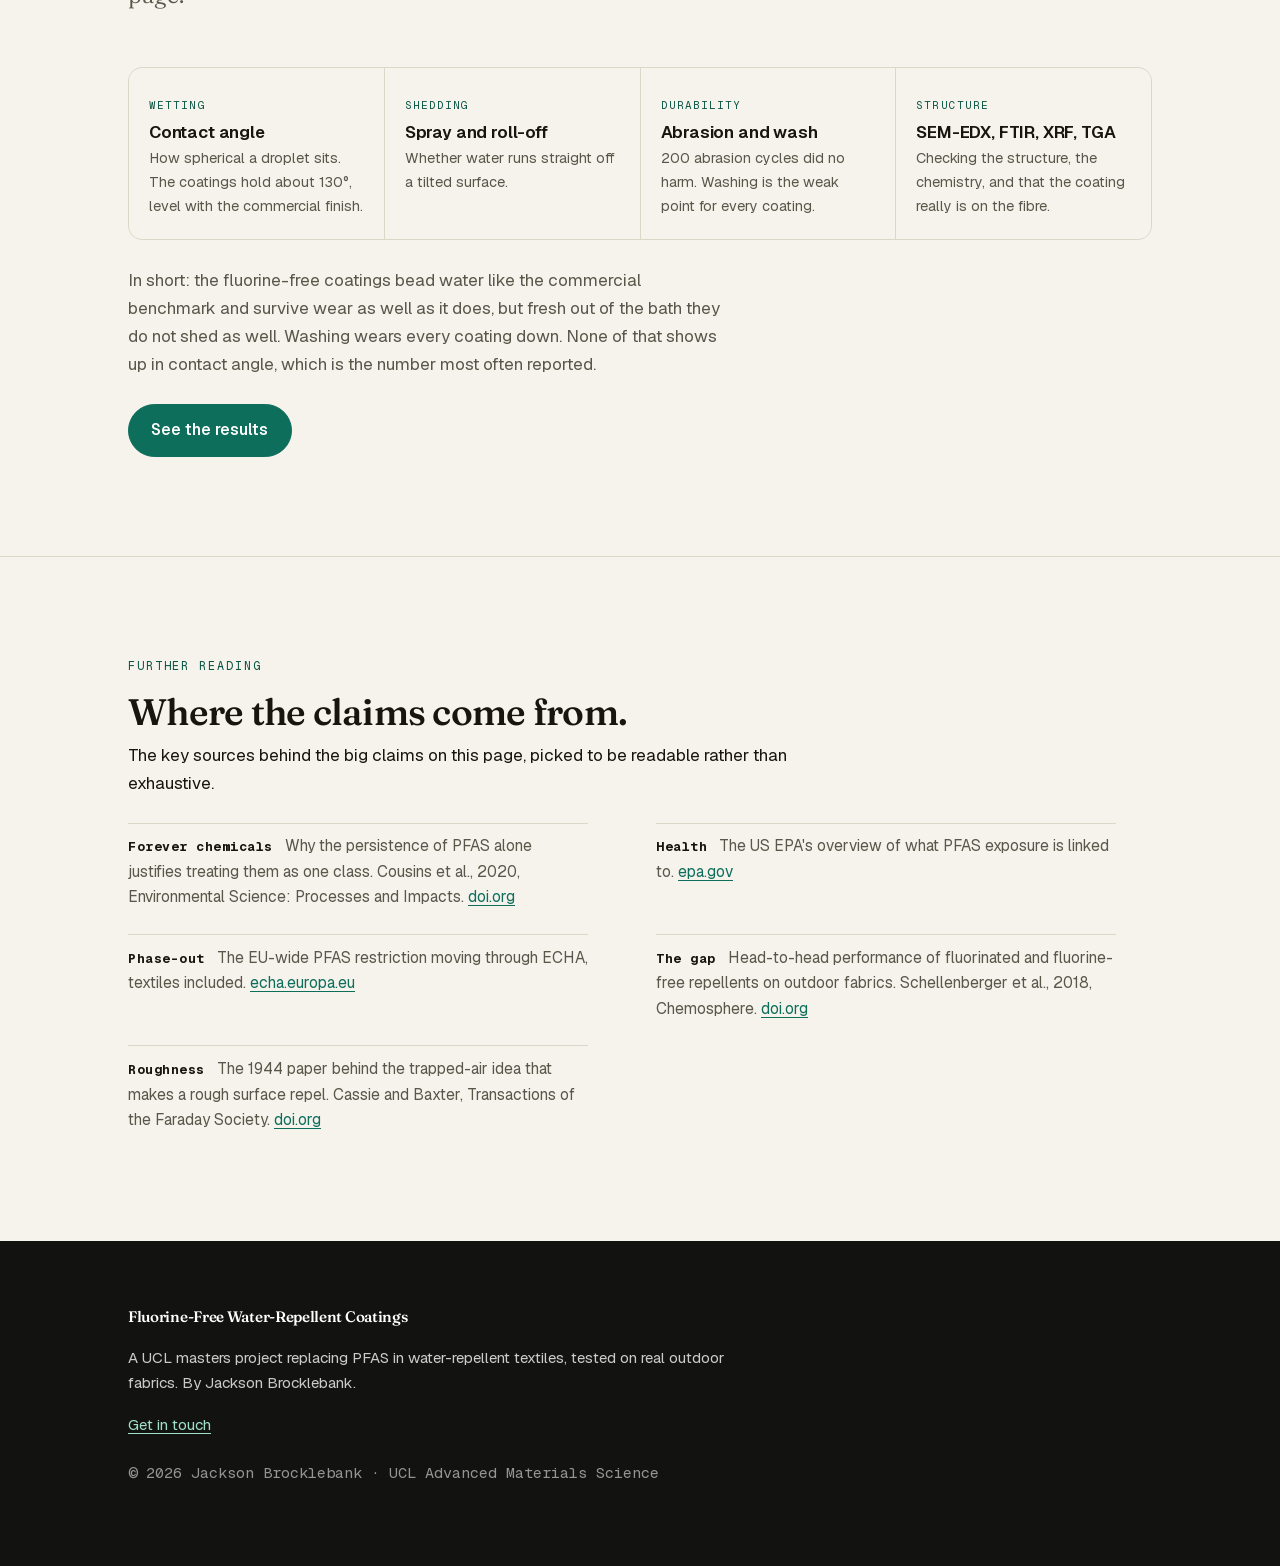
==== commit d55fe889: "Fix figure layout overlaps and republish the figure set Panel letters were positioned at -0.06 in ax" ====
--- a/index.html
+++ b/index.html
@@ -2,8 +2,7 @@
 <!-- ============================================================
   Fluorine-Free DWR - single page (PFAS / Coating / Finisterre / Lab)
   Clean text hero, minimal line diagrams, autoplay drop video.
-  HOUSE STYLE: no em dashes. No final numbers; results are to come.
-  PRE-PUBLISH: replace TODO-EMAIL, set og:url + og:image, make QR.
+  HOUSE STYLE: no em dashes. Testing complete; numbers live on results.html.
 ============================================================ -->
 <html lang="en">
 <head>
@@ -57,10 +56,10 @@
     <section class="section" id="concept">
       <div class="wrap">
         <p class="eyebrow reveal">The problem</p>
-        <h2 class="big reveal">Almost every waterproof relies on harmful PFAS.</h2>
+        <h2 class="big reveal">Almost every waterproof has relied on harmful PFAS.</h2>
         <div class="lead-cols">
           <p class="reveal">The finish that makes rain bead off a jacket is almost always PFAS: per- and polyfluoroalkyl substances, better known as the "forever chemicals." Nothing else repels water and oil quite as well, so the outdoor industry has used them for years.</p>
-          <p class="reveal">The catch is that they barely break down. They build up in the environment and in us, are linked to health concerns, and are being phased out of textiles. I'm trying to match how well they work, with no fluorine at all.</p>
+          <p class="reveal">The catch is that they barely break down. They build up in the environment and in us, are linked to health concerns, and are being phased out of textiles. I set out to match how well they work, with no fluorine at all.</p>
         </div>
       </div>
     </section>
@@ -77,7 +76,7 @@
           <p class="reveal"><strong>The particle tweak.</strong> Bare anatase clumps together, so I treat it with a silane (vinyltrimethoxysilane) to help it spread evenly through the polymer and hold up better in sunlight.</p>
         </div>
         <p class="reveal" style="margin-top:1.4rem;max-width:54ch;">I make the polymer as a waterborne emulsion, mix in the particles, and put it on cotton by dip, pad and cure.</p>
-        <p class="reveal" style="margin-top:1rem;max-width:54ch;color:var(--ink-2);">None of these are PFAS, so they should be a slightly gentler choice than the forever chemicals. It is early though, and ongoing research will show how much better they really are.</p>
+        <p class="reveal" style="margin-top:1rem;max-width:54ch;color:var(--ink-2);">None of these are PFAS, so they avoid the persistence that makes the forever chemicals a problem. The point of the testing was to find out whether they could match PFAS on performance.</p>
       </div>
 
       <div class="wrap">
@@ -124,7 +123,7 @@
       <div class="section">
         <div class="wrap">
           <h3 class="mid reveal">Their fabric first, then my coating on it.</h3>
-          <p class="reveal" style="max-width:60ch;">I work with Finisterre, the Cornish outdoor brand. Their waterproofs have used PFAS-free repellents since 2018, so their fabric is the right benchmark: I characterise it as supplied, then put my coating on it and compare.</p>
+          <p class="reveal" style="max-width:60ch;">I work with Finisterre, the Cornish outdoor brand. Their waterproofs have used PFAS-free repellents since 2018, so their fabric is the right benchmark: I characterised it as supplied, then put my coating on it and compared.</p>
           <div class="hero-cta reveal" style="margin-top:1.6rem;">
             <a class="btn" href="finisterre.html">More on the collaboration</a>
           </div>
@@ -136,18 +135,18 @@
     <section class="section" id="lab">
       <div class="wrap">
         <p class="eyebrow reveal">In the lab</p>
-        <h2 class="big reveal">The results are in.</h2>
-        <p class="lede reveal" style="margin-top:1.2rem;">The programme is complete: repellency, shedding, and durability through 200 abrasion cycles and 20 washes, with the worn surfaces checked under the electron microscope. Here is what each test asked, with the numbers on the results page.</p>
+        <h2 class="big reveal">What the testing found.</h2>
+        <p class="lede reveal" style="margin-top:1.2rem;">Testing covered repellency, shedding, and durability through 200 abrasion cycles and 20 washes, with the worn surfaces checked under the electron microscope. What each test asked is below, and the numbers are on the results page.</p>
       </div>
 
       <div class="wrap">
         <ul class="methods">
           <li class="reveal"><span class="m-tag">Wetting</span><h4>Contact angle</h4><p>How spherical a droplet sits. The coatings hold about 130&#176;, level with the commercial finish.</p></li>
           <li class="reveal"><span class="m-tag">Shedding</span><h4>Spray and roll-off</h4><p>Whether water runs straight off a tilted surface.</p></li>
-          <li class="reveal"><span class="m-tag">Durability</span><h4>Abrasion and wash</h4><p>The one that really counts. 200 abrasion cycles did no harm; washing is the weak point for every coating.</p></li>
+          <li class="reveal"><span class="m-tag">Durability</span><h4>Abrasion and wash</h4><p>200 abrasion cycles did no harm. Washing is the weak point for every coating.</p></li>
           <li class="reveal"><span class="m-tag">Structure</span><h4>SEM-EDX, FTIR, XRF, TGA</h4><p>Checking the structure, the chemistry, and that the coating really is on the fibre.</p></li>
         </ul>
-        <p class="reveal" style="margin-top:1.6rem;color:var(--ink-2);max-width:54ch;">In short: the fluorine-free coatings bead water like the commercial benchmark and survive wear as well as it does. Fresh, they do not shed as well. Washing wears every coating down. And contact angle alone would have missed all of this.</p>
+        <p class="reveal" style="margin-top:1.6rem;color:var(--ink-2);max-width:54ch;">In short: the fluorine-free coatings bead water like the commercial benchmark and survive wear as well as it does, but fresh out of the bath they do not shed as well. Washing wears every coating down. None of that shows up in contact angle, which is the number most often reported.</p>
         <div class="hero-cta reveal" style="margin-top:1.6rem;">
           <a class="btn" href="results.html">See the results</a>
         </div>
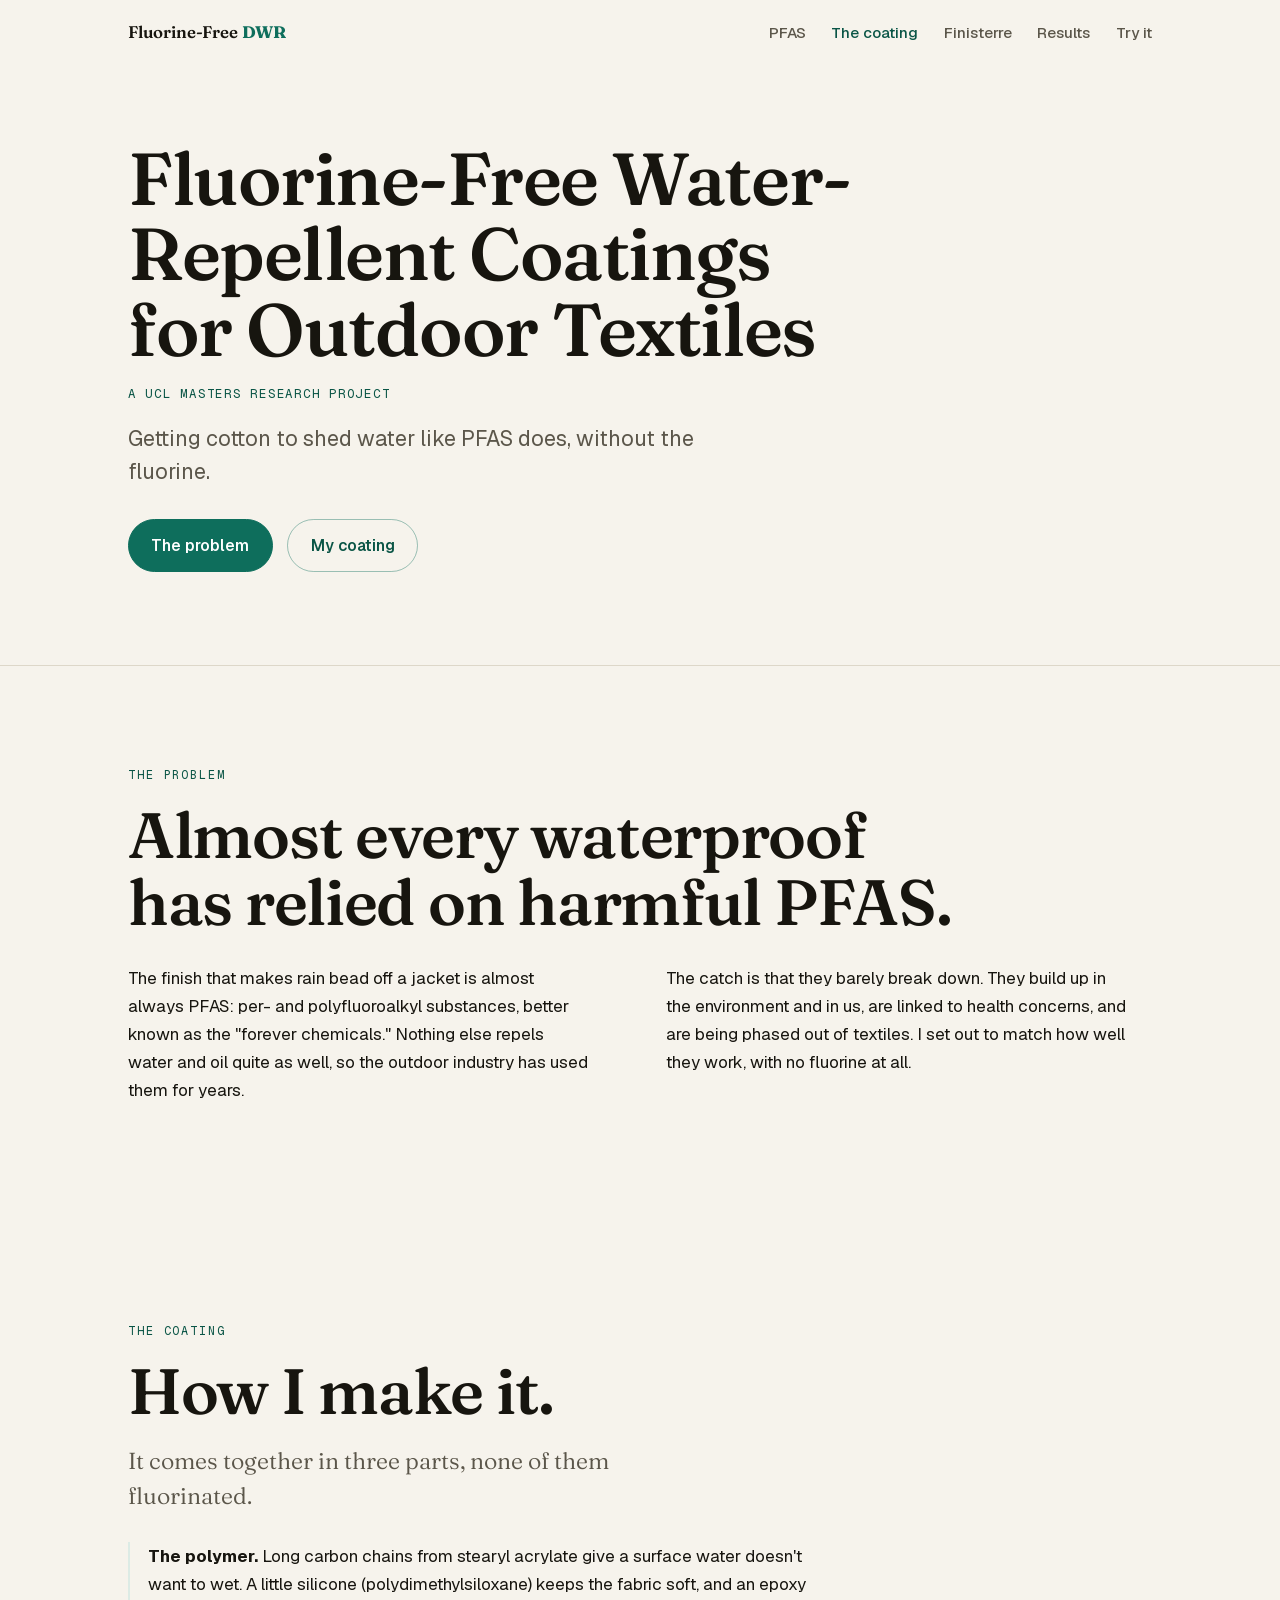
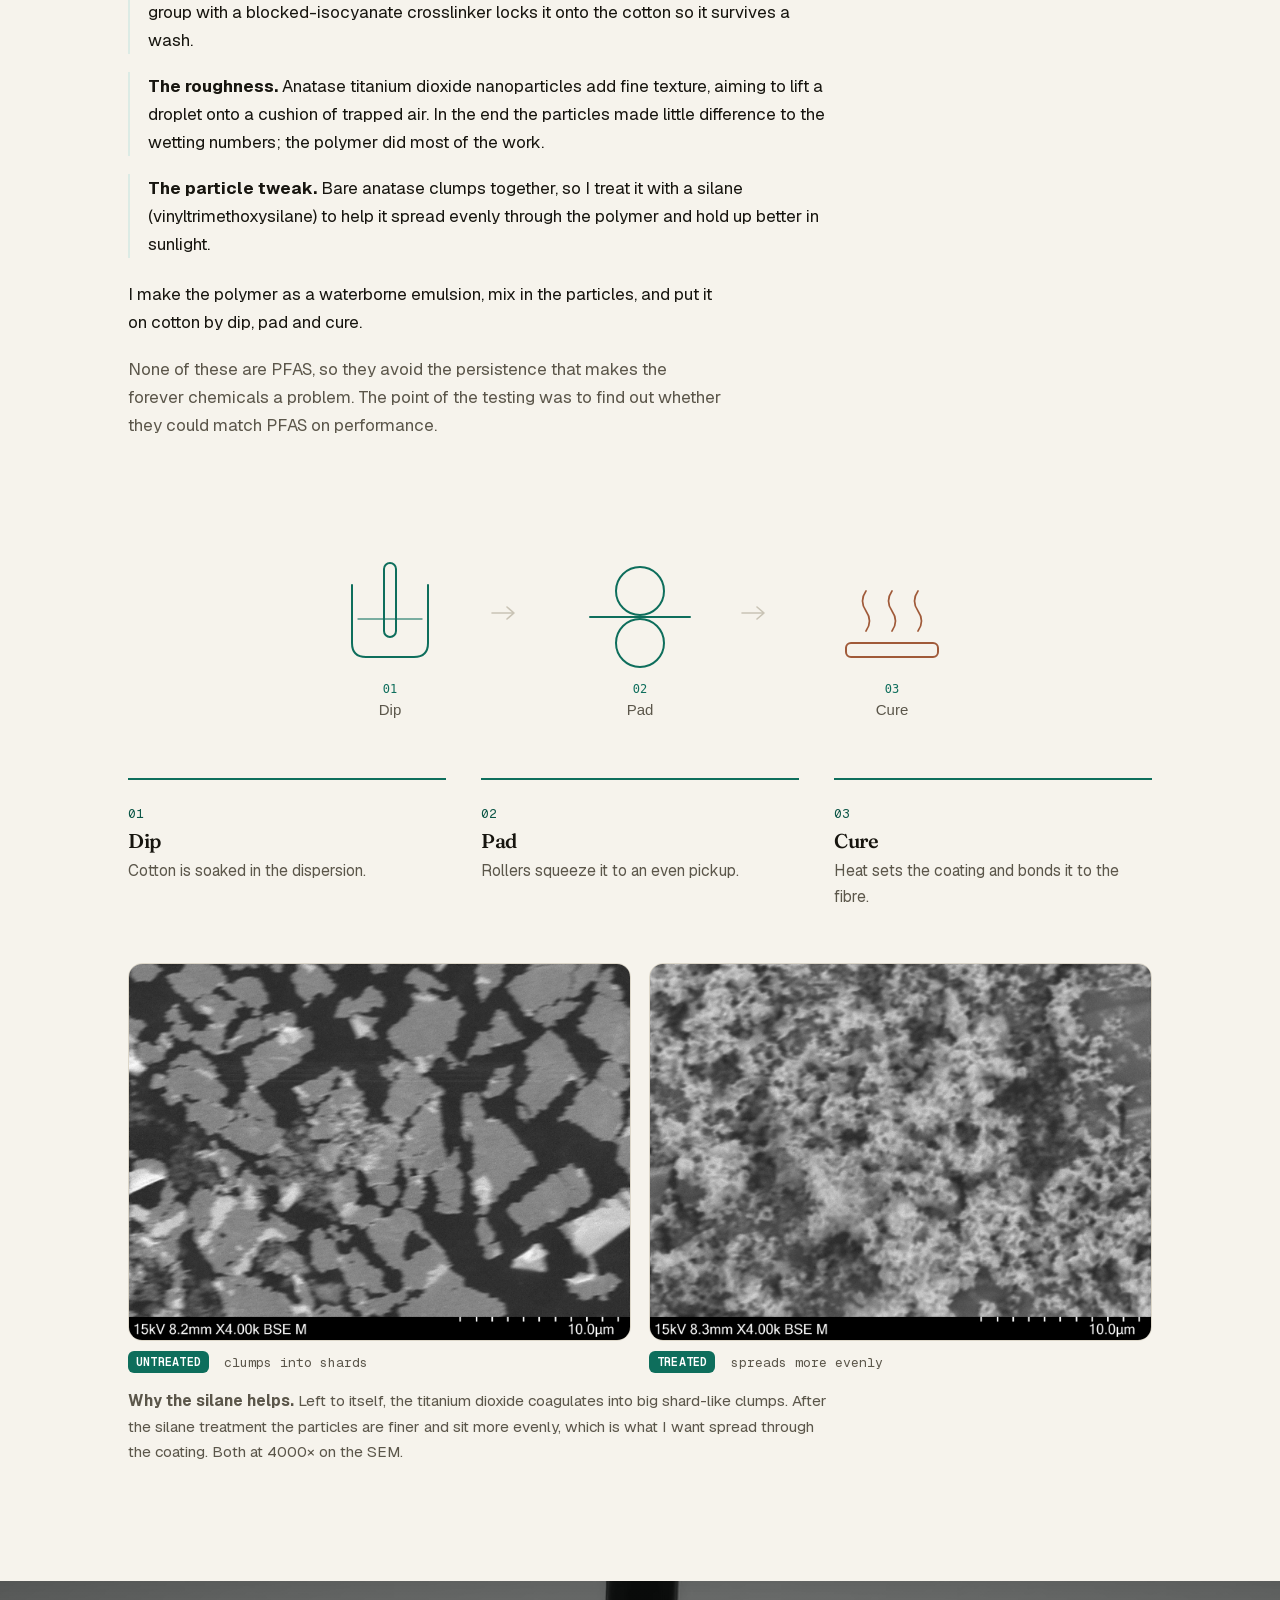
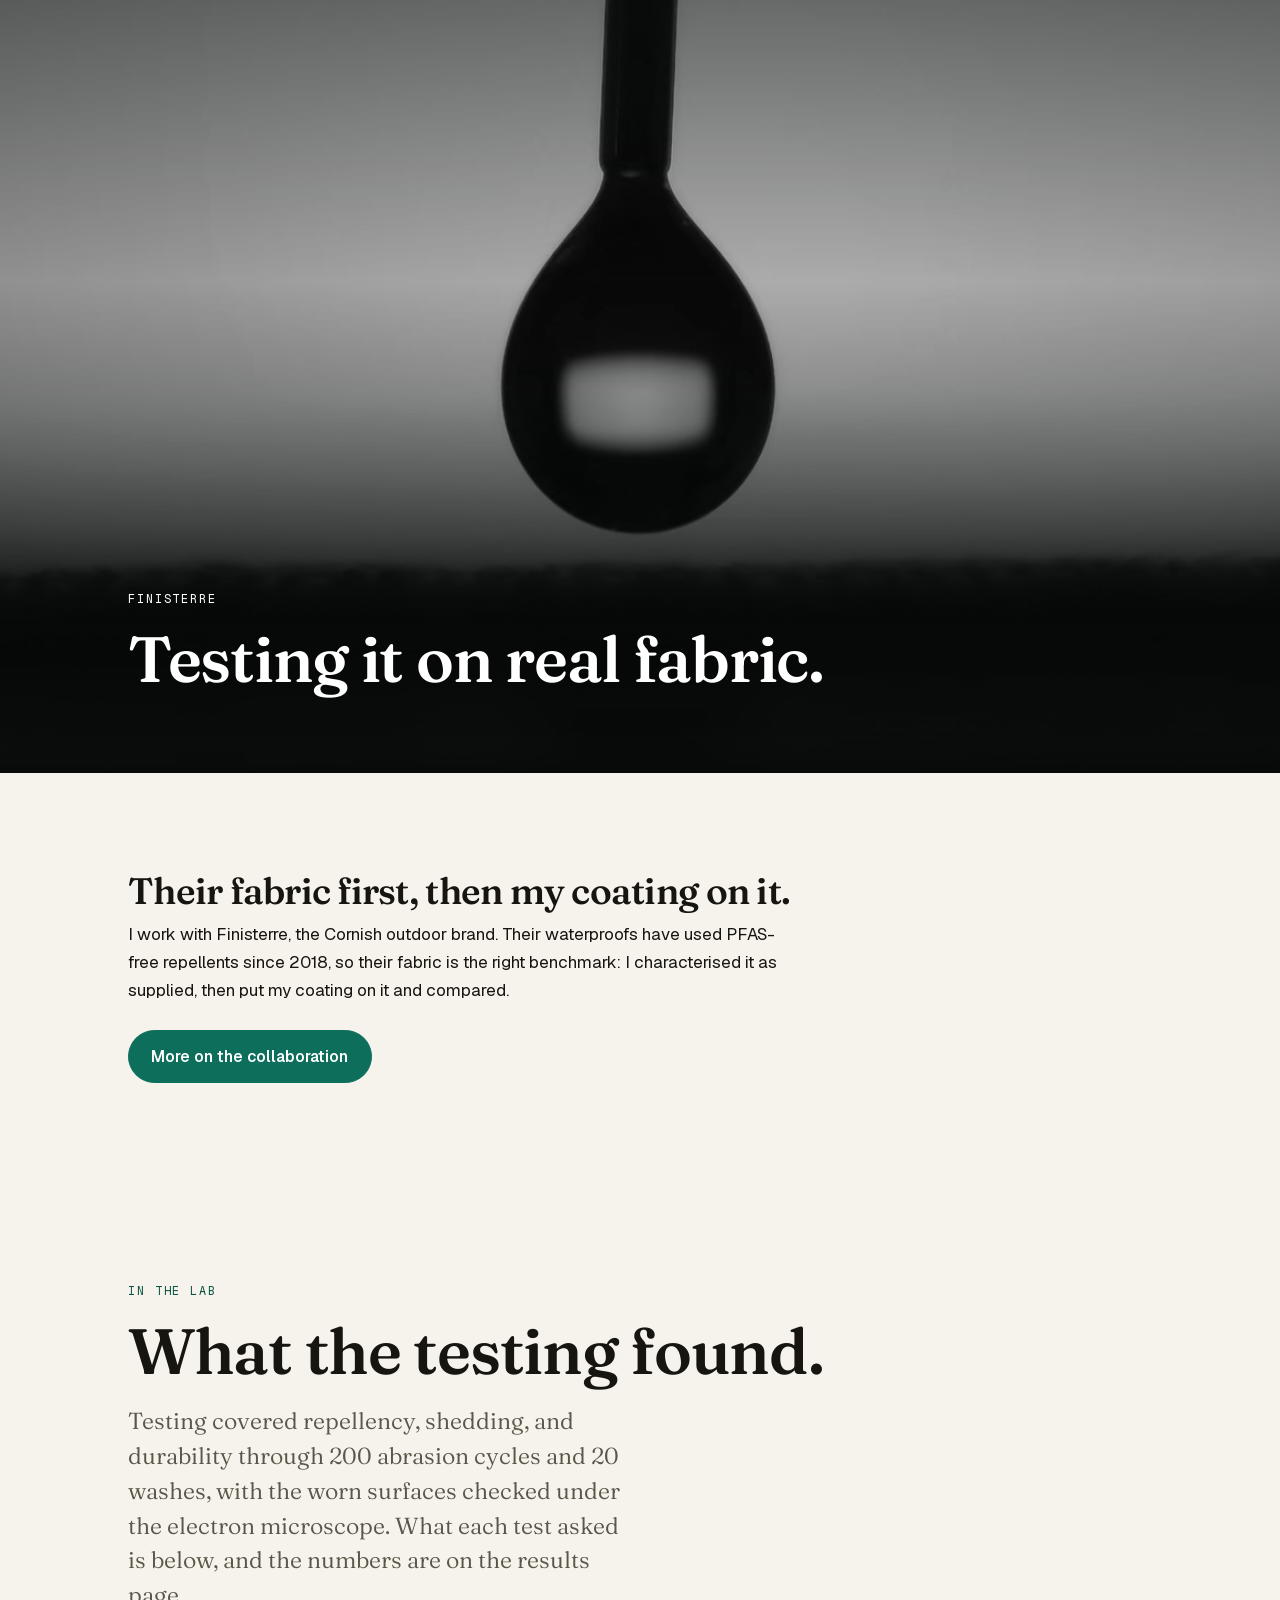
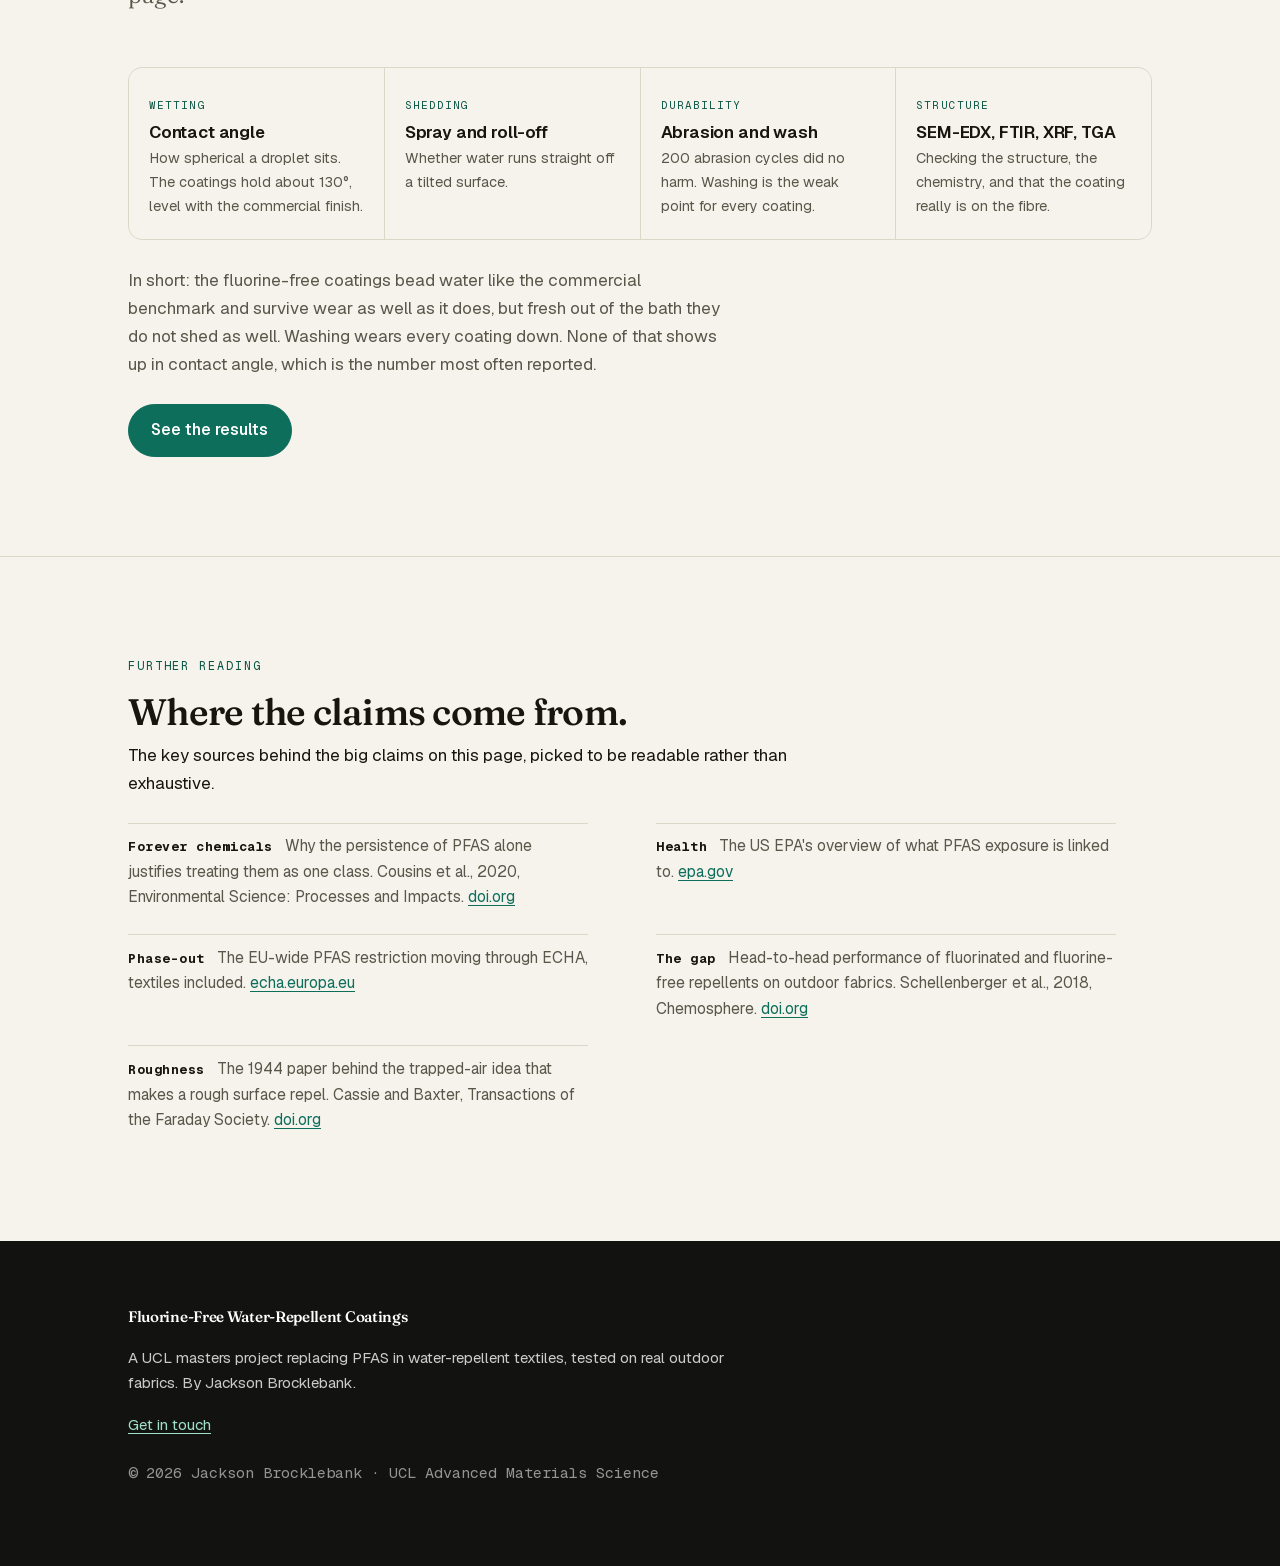
==== commit 95b0e71d: "Add interactive wetting model page An interactive cross-section that computes the apparent contact a" ====
--- a/index.html
+++ b/index.html
@@ -33,6 +33,7 @@
         <a href="#making">The coating</a>
         <a href="finisterre.html">Finisterre</a>
         <a href="results.html">Results</a>
+        <a href="wetting.html">Try it</a>
       </nav>
     </div>
   </header>
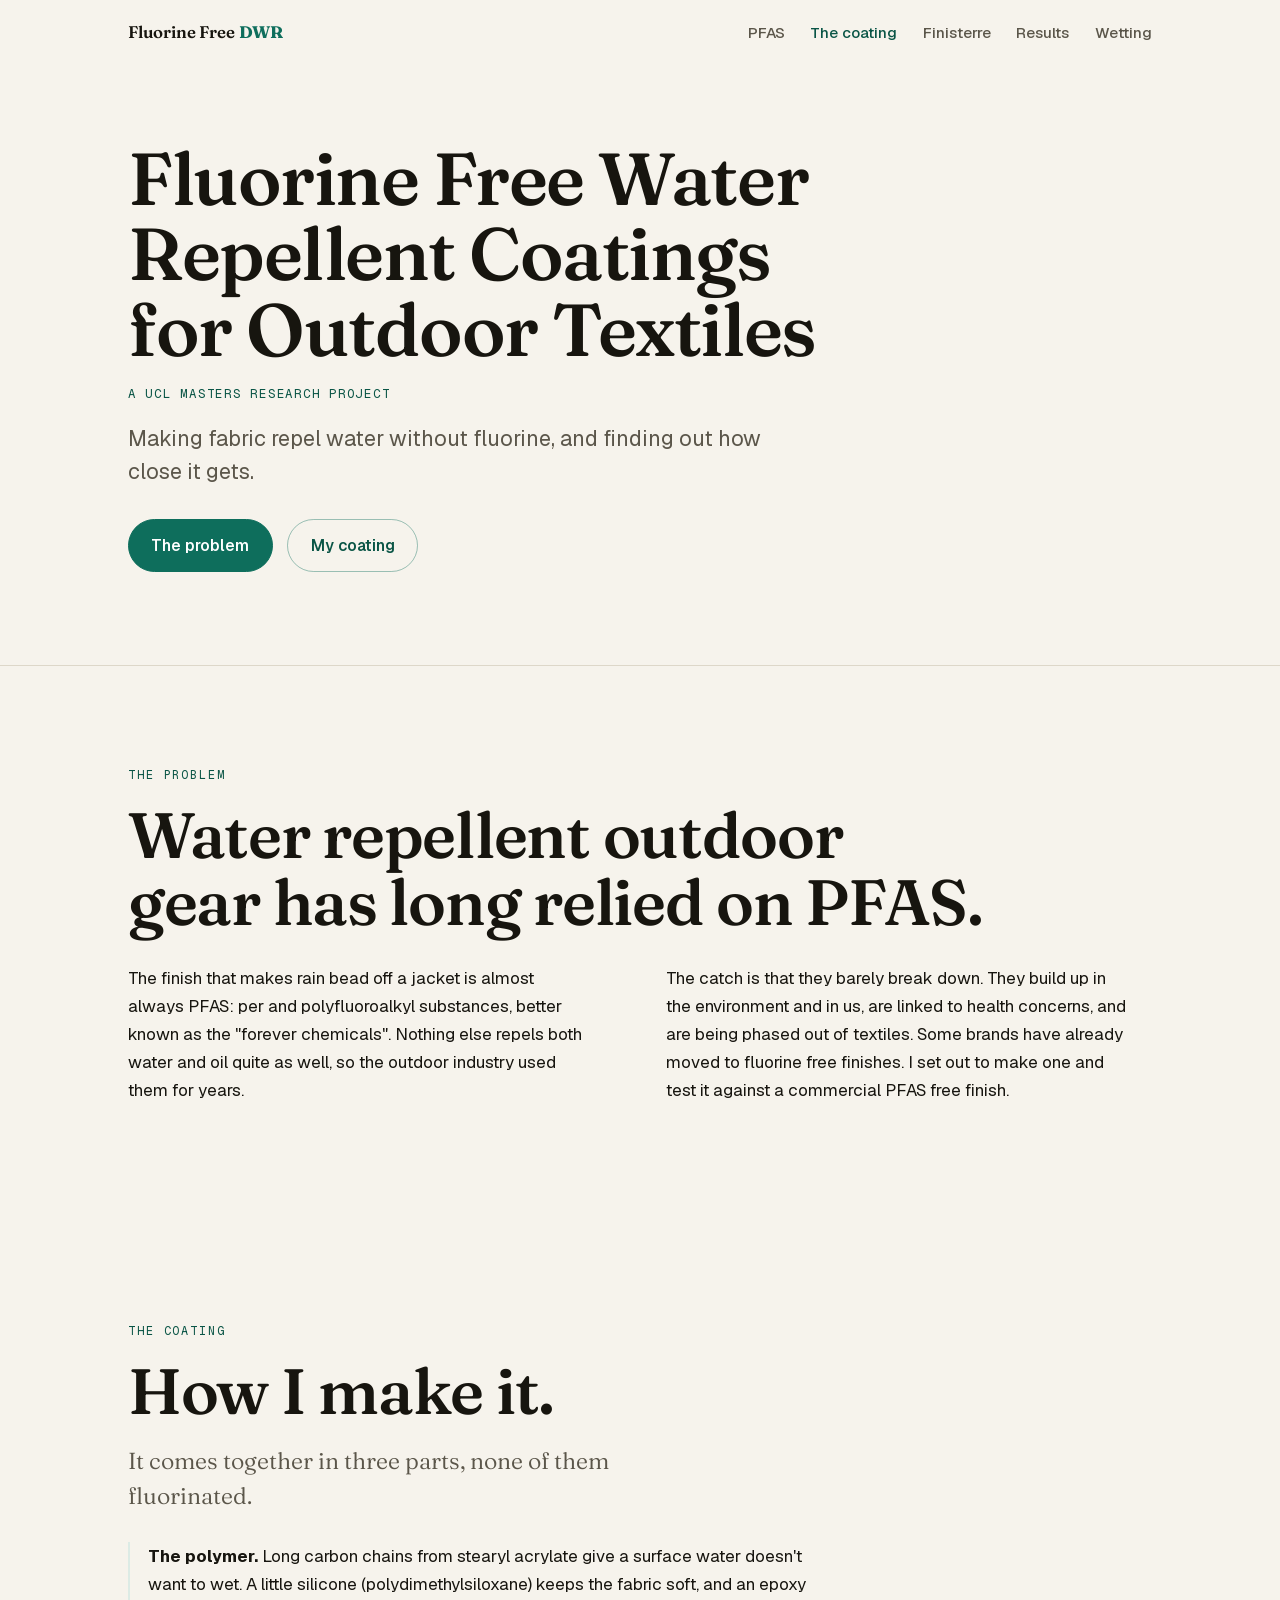
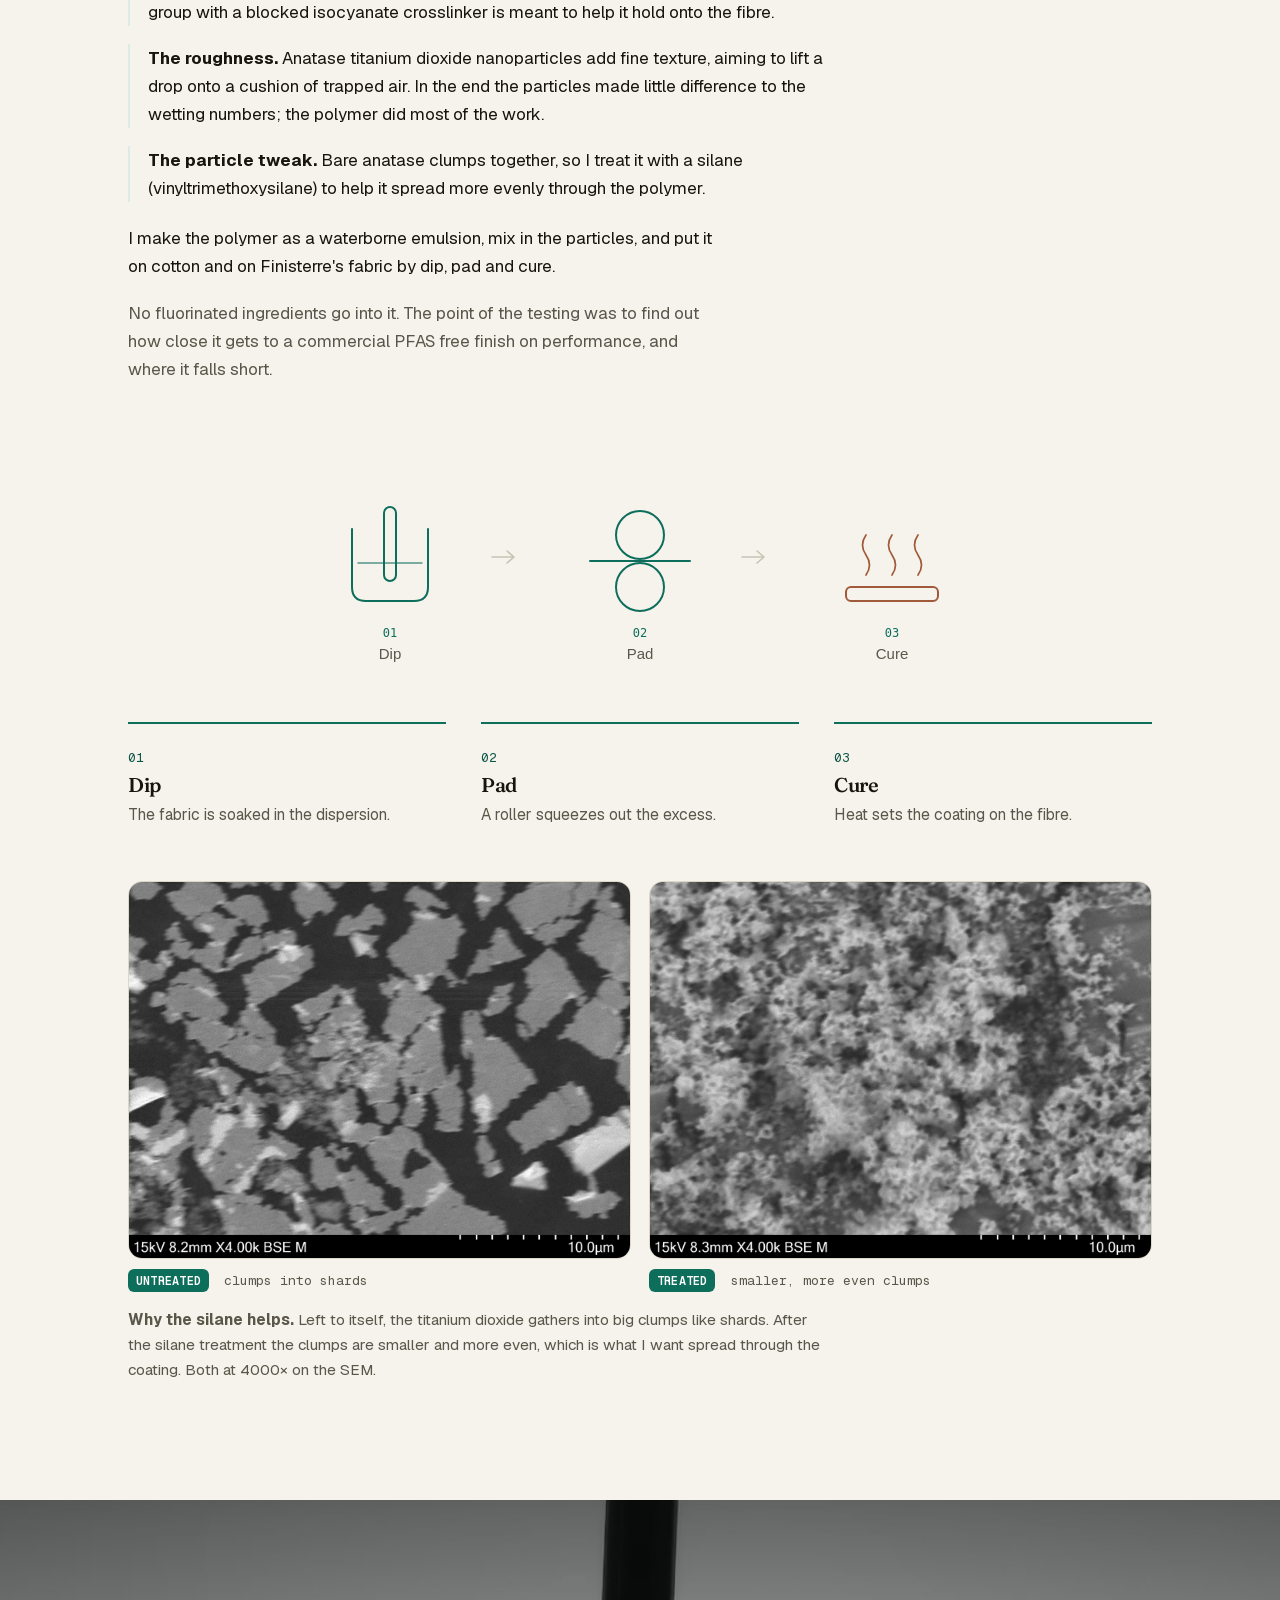
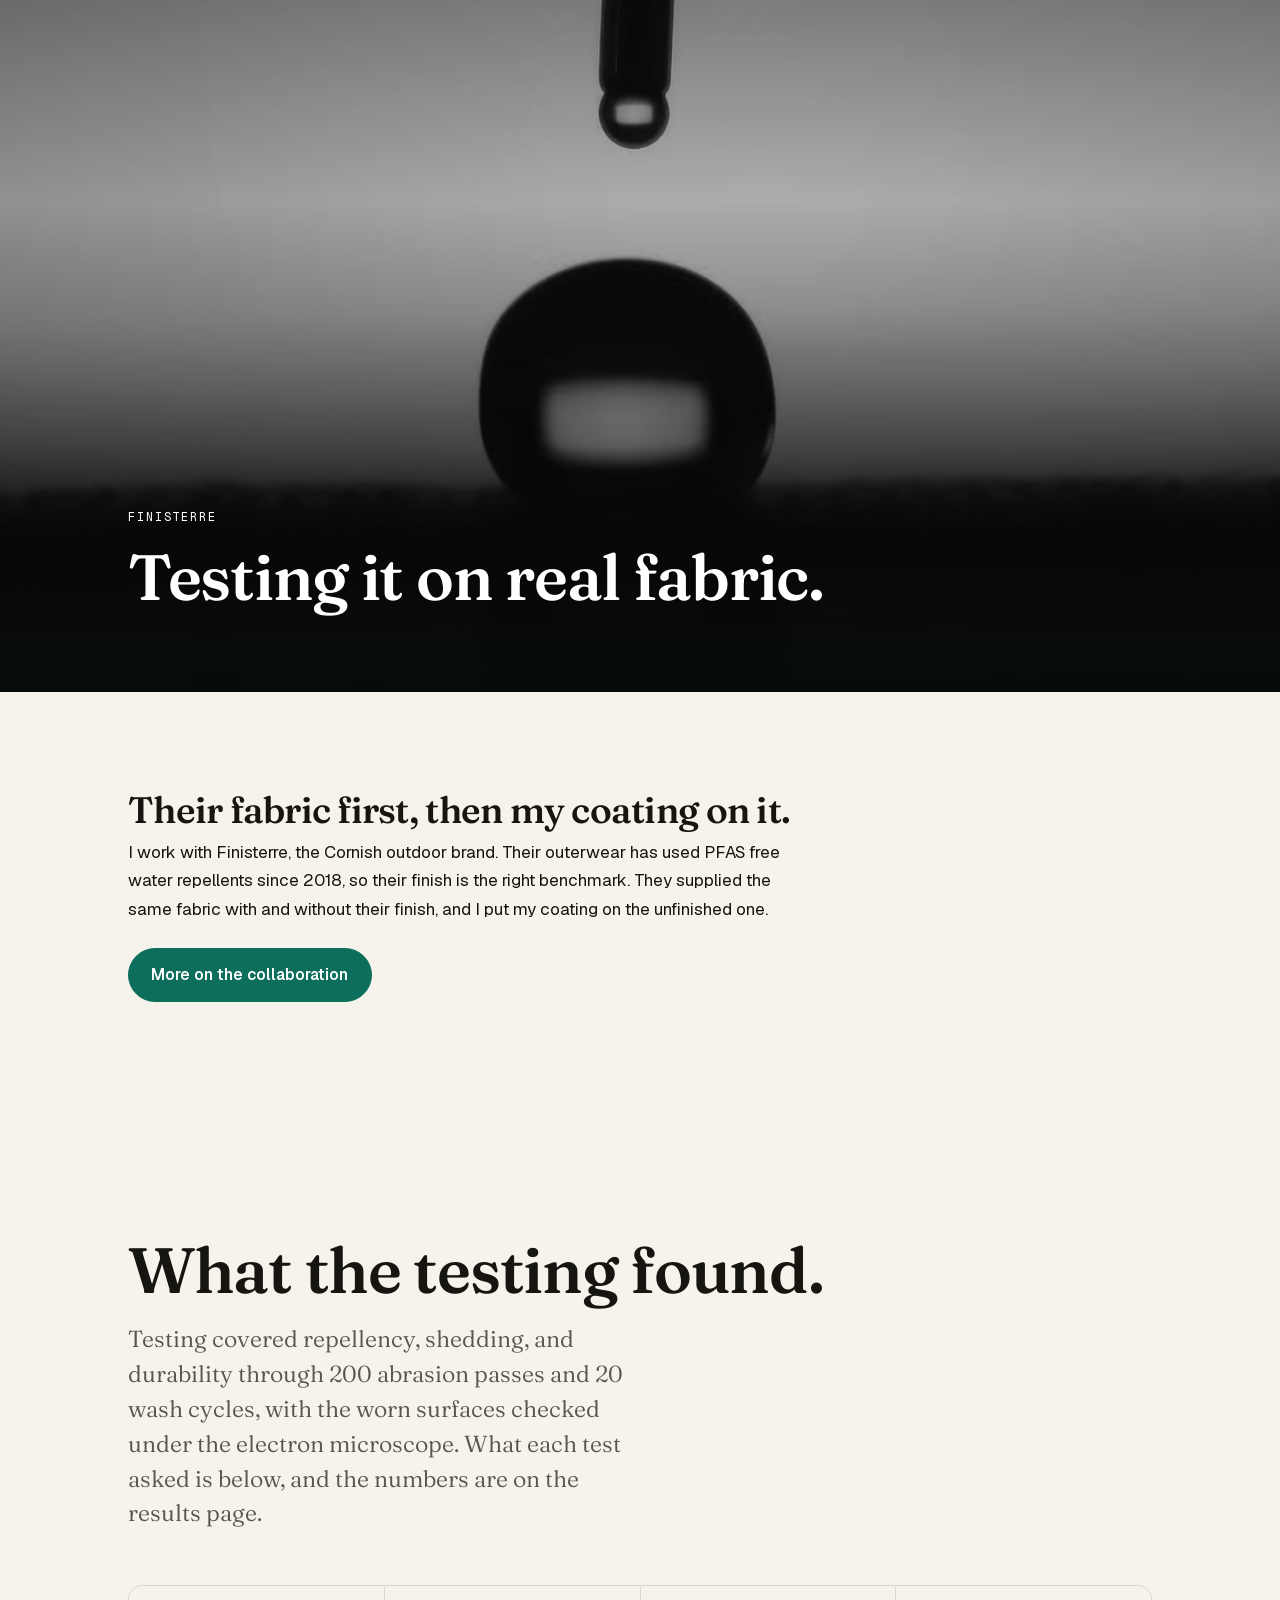
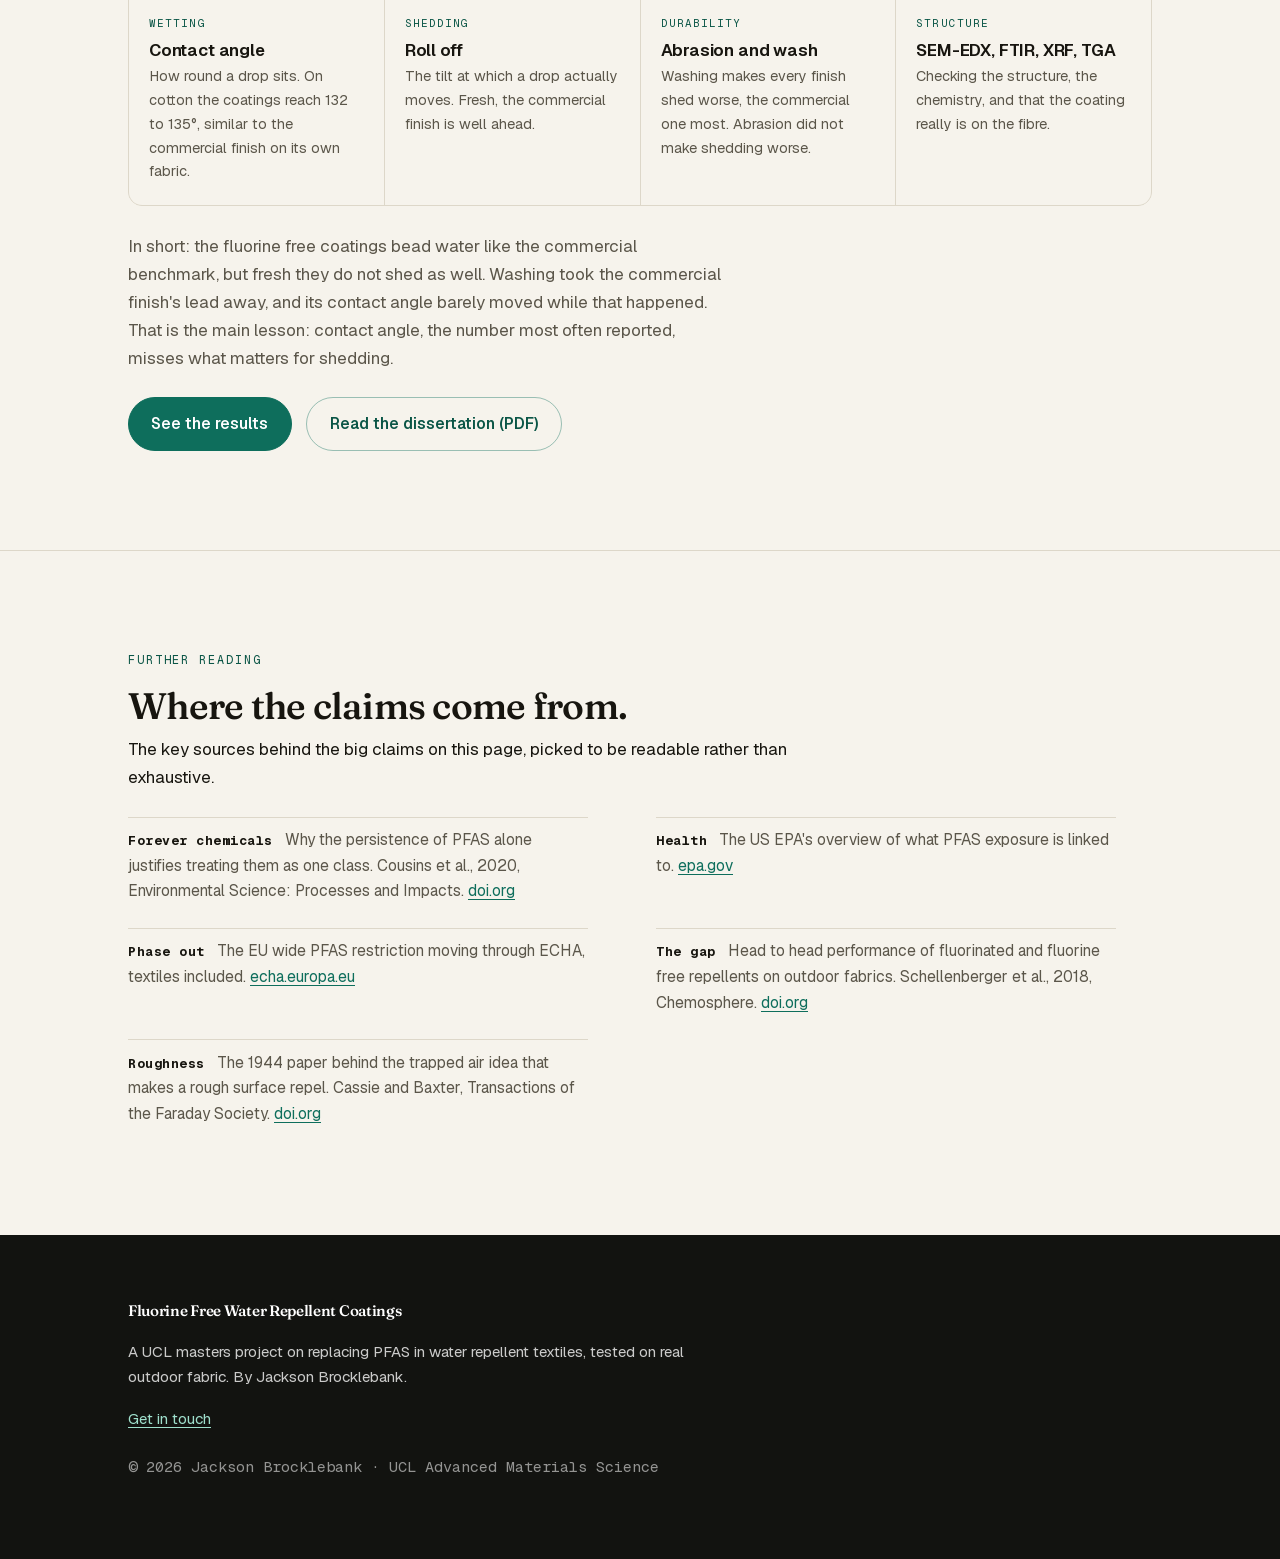
==== commit 21a9ee83: "Match site claims to the lab data and link the dissertation - Results: add abstract and methods; fix" ====
--- a/index.html
+++ b/index.html
@@ -1,25 +1,25 @@
 <!DOCTYPE html>
 <!-- ============================================================
-  Fluorine-Free DWR - single page (PFAS / Coating / Finisterre / Lab)
+  Fluorine Free DWR - single page (PFAS / Coating / Finisterre / Lab)
   Clean text hero, minimal line diagrams, autoplay drop video.
-  HOUSE STYLE: no em dashes. Testing complete; numbers live on results.html.
+  HOUSE STYLE: no em dashes, no hyphenated compounds in copy. Numbers live on results.html.
 ============================================================ -->
 <html lang="en">
 <head>
   <meta charset="utf-8" />
   <meta name="viewport" content="width=device-width, initial-scale=1" />
-  <title>Fluorine-Free Water-Repellent Coatings for Outdoor Textiles · UCL Masters Research</title>
-  <meta name="description" content="A UCL masters research project developing fluorine-free water-repellent coatings for outdoor textiles, replacing PFAS with a stearyl acrylate polymer and modified titanium dioxide on cotton." />
-  <meta property="og:title" content="Fluorine-Free Water-Repellent Coatings for Outdoor Textiles" />
-  <meta property="og:description" content="A UCL masters research project replacing PFAS in water-repellent textiles." />
+  <title>Fluorine Free Water Repellent Coatings for Outdoor Textiles · UCL Masters Research</title>
+  <meta name="description" content="A UCL masters research project developing fluorine free water repellent coatings for outdoor textiles, using a stearyl acrylate polymer and titanium dioxide on cotton and Finisterre fabric instead of PFAS." />
+  <meta property="og:title" content="Fluorine Free Water Repellent Coatings for Outdoor Textiles" />
+  <meta property="og:description" content="A UCL masters research project on replacing PFAS in water repellent textiles." />
   <meta property="og:type" content="website" />
   <meta property="og:url" content="https://jacksontigerb.github.io/fluorine-free-DWR/" />
-  <meta property="og:image" content="https://jacksontigerb.github.io/fluorine-free-DWR/assets/img/droplet-coated.jpg" />
+  <meta property="og:image" content="https://jacksontigerb.github.io/fluorine-free-DWR/assets/img/og-c-a1-droplet.jpg" />
   <meta name="theme-color" content="#f6f3ec" />
   <link rel="icon" href="data:image/svg+xml,%3Csvg xmlns='http://www.w3.org/2000/svg' viewBox='0 0 24 28'%3E%3Cpath d='M12 2C12 2 4 12.5 4 18a8 8 0 0 0 16 0C20 12.5 12 2 12 2Z' fill='%230e6e5c'/%3E%3C/svg%3E" />
   <link rel="preload" href="assets/fonts/fraunces.woff2" as="font" type="font/woff2" crossorigin />
   <link rel="preload" href="assets/fonts/geist-var.woff2" as="font" type="font/woff2" crossorigin />
-  <link rel="stylesheet" href="styles.css?v=2026-07-05" />
+  <link rel="stylesheet" href="styles.css?v=2026-09-13" />
   <script>document.documentElement.className += " js";</script>
 </head>
 <body id="top">
@@ -27,13 +27,13 @@
 
   <header class="nav" id="nav">
     <div class="nav-in">
-      <a class="brand" href="#top">Fluorine-Free <b>DWR</b></a>
+      <a class="brand" href="#top">Fluorine Free <b>DWR</b></a>
       <nav aria-label="Sections">
         <a href="#concept">PFAS</a>
         <a href="#making">The coating</a>
         <a href="finisterre.html">Finisterre</a>
         <a href="results.html">Results</a>
-        <a href="wetting.html">Try it</a>
+        <a href="wetting.html">Wetting</a>
       </nav>
     </div>
   </header>
@@ -43,9 +43,9 @@
     <!-- ===================== HERO ===================== -->
     <section class="hero" aria-label="Introduction">
       <div class="hero-in">
-        <h1 class="hero-title">Fluorine-Free Water-Repellent Coatings for Outdoor Textiles</h1>
+        <h1 class="hero-title">Fluorine Free Water Repellent Coatings for Outdoor Textiles</h1>
         <p class="hero-sub">A UCL masters research project</p>
-        <p class="hero-lede">Getting cotton to shed water like PFAS does, without the fluorine.</p>
+        <p class="hero-lede">Making fabric repel water without fluorine, and finding out how close it gets.</p>
         <div class="hero-cta">
           <a class="btn" href="#concept">The problem</a>
           <a class="btn ghost" href="#making">My coating</a>
@@ -53,14 +53,14 @@
       </div>
     </section>
 
-    <!-- ===================== PFAS + SUPERHYDROPHOBIC ===================== -->
+    <!-- ===================== PFAS ===================== -->
     <section class="section" id="concept">
       <div class="wrap">
         <p class="eyebrow reveal">The problem</p>
-        <h2 class="big reveal">Almost every waterproof has relied on harmful PFAS.</h2>
+        <h2 class="big reveal">Water repellent outdoor gear has long relied on PFAS.</h2>
         <div class="lead-cols">
-          <p class="reveal">The finish that makes rain bead off a jacket is almost always PFAS: per- and polyfluoroalkyl substances, better known as the "forever chemicals." Nothing else repels water and oil quite as well, so the outdoor industry has used them for years.</p>
-          <p class="reveal">The catch is that they barely break down. They build up in the environment and in us, are linked to health concerns, and are being phased out of textiles. I set out to match how well they work, with no fluorine at all.</p>
+          <p class="reveal">The finish that makes rain bead off a jacket is almost always PFAS: per and polyfluoroalkyl substances, better known as the "forever chemicals". Nothing else repels both water and oil quite as well, so the outdoor industry used them for years.</p>
+          <p class="reveal">The catch is that they barely break down. They build up in the environment and in us, are linked to health concerns, and are being phased out of textiles. Some brands have already moved to fluorine free finishes. I set out to make one and test it against a commercial PFAS free finish.</p>
         </div>
       </div>
     </section>
@@ -72,37 +72,37 @@
         <h2 class="big reveal">How I make it.</h2>
         <p class="lede reveal" style="margin-top:1.2rem;">It comes together in three parts, none of them fluorinated.</p>
         <div class="parts">
-          <p class="reveal"><strong>The polymer.</strong> Long carbon chains from stearyl acrylate give a surface water doesn't want to wet. A little silicone (polydimethylsiloxane) keeps the fabric soft, and an epoxy group with a blocked-isocyanate crosslinker locks it onto the cotton so it survives a wash.</p>
-          <p class="reveal"><strong>The roughness.</strong> Anatase titanium dioxide nanoparticles add fine texture, aiming to lift a droplet onto a cushion of trapped air. In the end the particles made little difference to the wetting numbers; the polymer did most of the work.</p>
-          <p class="reveal"><strong>The particle tweak.</strong> Bare anatase clumps together, so I treat it with a silane (vinyltrimethoxysilane) to help it spread evenly through the polymer and hold up better in sunlight.</p>
+          <p class="reveal"><strong>The polymer.</strong> Long carbon chains from stearyl acrylate give a surface water doesn't want to wet. A little silicone (polydimethylsiloxane) keeps the fabric soft, and an epoxy group with a blocked isocyanate crosslinker is meant to help it hold onto the fibre.</p>
+          <p class="reveal"><strong>The roughness.</strong> Anatase titanium dioxide nanoparticles add fine texture, aiming to lift a drop onto a cushion of trapped air. In the end the particles made little difference to the wetting numbers; the polymer did most of the work.</p>
+          <p class="reveal"><strong>The particle tweak.</strong> Bare anatase clumps together, so I treat it with a silane (vinyltrimethoxysilane) to help it spread more evenly through the polymer.</p>
         </div>
-        <p class="reveal" style="margin-top:1.4rem;max-width:54ch;">I make the polymer as a waterborne emulsion, mix in the particles, and put it on cotton by dip, pad and cure.</p>
-        <p class="reveal" style="margin-top:1rem;max-width:54ch;color:var(--ink-2);">None of these are PFAS, so they avoid the persistence that makes the forever chemicals a problem. The point of the testing was to find out whether they could match PFAS on performance.</p>
+        <p class="reveal" style="margin-top:1.4rem;max-width:54ch;">I make the polymer as a waterborne emulsion, mix in the particles, and put it on cotton and on Finisterre's fabric by dip, pad and cure.</p>
+        <p class="reveal" style="margin-top:1rem;max-width:54ch;color:var(--ink-2);">No fluorinated ingredients go into it. The point of the testing was to find out how close it gets to a commercial PFAS free finish on performance, and where it falls short.</p>
       </div>
 
       <div class="wrap">
         <figure class="diagram wide reveal">
-          <img src="assets/img/diagram-dippadcure.svg" alt="Three steps: dip, the cotton is soaked in the dispersion; pad, rollers squeeze it to an even pickup; cure, heat sets the coating and bonds it to the fibre." />
+          <img src="assets/img/diagram-dippadcure.svg" alt="Three steps: dip, the fabric is soaked in the dispersion; pad, a roller squeezes it to an even pickup; cure, heat sets the coating on the fibre." />
         </figure>
         <ol class="steps">
-          <li class="reveal"><span class="num">01</span><h4>Dip</h4><p>Cotton is soaked in the dispersion.</p></li>
-          <li class="reveal"><span class="num">02</span><h4>Pad</h4><p>Rollers squeeze it to an even pickup.</p></li>
-          <li class="reveal"><span class="num">03</span><h4>Cure</h4><p>Heat sets the coating and bonds it to the fibre.</p></li>
+          <li class="reveal"><span class="num">01</span><h4>Dip</h4><p>The fabric is soaked in the dispersion.</p></li>
+          <li class="reveal"><span class="num">02</span><h4>Pad</h4><p>A roller squeezes out the excess.</p></li>
+          <li class="reveal"><span class="num">03</span><h4>Cure</h4><p>Heat sets the coating on the fibre.</p></li>
         </ol>
       </div>
 
       <div class="wrap">
         <div class="ba reveal">
           <figure>
-            <img src="assets/img/sem-tio2-unmodified.jpg" width="1300" height="975" loading="lazy" alt="Scanning electron micrograph of untreated titanium dioxide at 4000x: large, shard-like clumps." />
+            <img src="assets/img/sem-tio2-unmodified.jpg" width="1300" height="975" loading="lazy" alt="Scanning electron micrograph of untreated titanium dioxide at 4000x: large clumps like shards." />
             <figcaption><span class="tag">Untreated</span> clumps into shards</figcaption>
           </figure>
           <figure>
-            <img src="assets/img/sem-tio2-modified.jpg" width="1300" height="975" loading="lazy" alt="Scanning electron micrograph of silane-treated titanium dioxide at 4000x: finer particles spread more evenly." />
-            <figcaption><span class="tag">Treated</span> spreads more evenly</figcaption>
+            <img src="assets/img/sem-tio2-modified.jpg" width="1300" height="975" loading="lazy" alt="Scanning electron micrograph of silane treated titanium dioxide at 4000x: smaller, more even clumps." />
+            <figcaption><span class="tag">Treated</span> smaller, more even clumps</figcaption>
           </figure>
         </div>
-        <p class="reveal" style="margin-top:1rem;font-size:.96rem;color:var(--ink-2);max-width:70ch;"><strong>Why the silane helps.</strong> Left to itself, the titanium dioxide coagulates into big shard-like clumps. After the silane treatment the particles are finer and sit more evenly, which is what I want spread through the coating. Both at 4000&#215; on the SEM.</p>
+        <p class="reveal" style="margin-top:1rem;font-size:.96rem;color:var(--ink-2);max-width:70ch;"><strong>Why the silane helps.</strong> Left to itself, the titanium dioxide gathers into big clumps like shards. After the silane treatment the clumps are smaller and more even, which is what I want spread through the coating. Both at 4000&#215; on the SEM.</p>
       </div>
     </section>
 
@@ -110,7 +110,7 @@
     <section id="finisterre" aria-label="The Finisterre collaboration">
 
       <div class="vband">
-        <video class="vband-vid" id="dropVid" muted loop playsinline preload="auto" poster="assets/video/drop-poster.jpg" aria-label="Slow motion of a water droplet meeting coated fabric and beading up instead of soaking in.">
+        <video class="vband-vid" id="dropVid" muted loop playsinline preload="auto" poster="assets/video/drop-poster.jpg" aria-label="A water drop on the goniometer, sitting as a bead on water repellent fabric instead of soaking in.">
           <source src="assets/video/drop.webm" type="video/webm" />
           <source src="assets/video/drop.mp4" type="video/mp4" />
         </video>
@@ -124,7 +124,7 @@
       <div class="section">
         <div class="wrap">
           <h3 class="mid reveal">Their fabric first, then my coating on it.</h3>
-          <p class="reveal" style="max-width:60ch;">I work with Finisterre, the Cornish outdoor brand. Their waterproofs have used PFAS-free repellents since 2018, so their fabric is the right benchmark: I characterised it as supplied, then put my coating on it and compared.</p>
+          <p class="reveal" style="max-width:60ch;">I work with Finisterre, the Cornish outdoor brand. Their outerwear has used PFAS free water repellents since 2018, so their finish is the right benchmark. They supplied the same fabric with and without their finish, and I put my coating on the unfinished one.</p>
           <div class="hero-cta reveal" style="margin-top:1.6rem;">
             <a class="btn" href="finisterre.html">More on the collaboration</a>
           </div>
@@ -132,24 +132,25 @@
       </div>
     </section>
 
-    <!-- ===================== LAB (results to come) ===================== -->
+    <!-- ===================== LAB ===================== -->
     <section class="section" id="lab">
       <div class="wrap">
         <p class="eyebrow reveal">In the lab</p>
         <h2 class="big reveal">What the testing found.</h2>
-        <p class="lede reveal" style="margin-top:1.2rem;">Testing covered repellency, shedding, and durability through 200 abrasion cycles and 20 washes, with the worn surfaces checked under the electron microscope. What each test asked is below, and the numbers are on the results page.</p>
+        <p class="lede reveal" style="margin-top:1.2rem;">Testing covered repellency, shedding, and durability through 200 abrasion passes and 20 wash cycles, with the worn surfaces checked under the electron microscope. What each test asked is below, and the numbers are on the results page.</p>
       </div>
 
       <div class="wrap">
         <ul class="methods">
-          <li class="reveal"><span class="m-tag">Wetting</span><h4>Contact angle</h4><p>How spherical a droplet sits. The coatings hold about 130&#176;, level with the commercial finish.</p></li>
-          <li class="reveal"><span class="m-tag">Shedding</span><h4>Spray and roll-off</h4><p>Whether water runs straight off a tilted surface.</p></li>
-          <li class="reveal"><span class="m-tag">Durability</span><h4>Abrasion and wash</h4><p>200 abrasion cycles did no harm. Washing is the weak point for every coating.</p></li>
+          <li class="reveal"><span class="m-tag">Wetting</span><h4>Contact angle</h4><p>How round a drop sits. On cotton the coatings reach 132 to 135&#176;, similar to the commercial finish on its own fabric.</p></li>
+          <li class="reveal"><span class="m-tag">Shedding</span><h4>Roll off</h4><p>The tilt at which a drop actually moves. Fresh, the commercial finish is well ahead.</p></li>
+          <li class="reveal"><span class="m-tag">Durability</span><h4>Abrasion and wash</h4><p>Washing makes every finish shed worse, the commercial one most. Abrasion did not make shedding worse.</p></li>
           <li class="reveal"><span class="m-tag">Structure</span><h4>SEM-EDX, FTIR, XRF, TGA</h4><p>Checking the structure, the chemistry, and that the coating really is on the fibre.</p></li>
         </ul>
-        <p class="reveal" style="margin-top:1.6rem;color:var(--ink-2);max-width:54ch;">In short: the fluorine-free coatings bead water like the commercial benchmark and survive wear as well as it does, but fresh out of the bath they do not shed as well. Washing wears every coating down. None of that shows up in contact angle, which is the number most often reported.</p>
+        <p class="reveal" style="margin-top:1.6rem;color:var(--ink-2);max-width:54ch;">In short: the fluorine free coatings bead water like the commercial benchmark, but fresh they do not shed as well. Washing took the commercial finish's lead away, and its contact angle barely moved while that happened. That is the main lesson: contact angle, the number most often reported, misses what matters for shedding.</p>
         <div class="hero-cta reveal" style="margin-top:1.6rem;">
           <a class="btn" href="results.html">See the results</a>
+          <a class="btn ghost" href="assets/docs/brocklebank-2026-fluorine-free-dwr-dissertation.pdf">Read the dissertation (PDF)</a>
         </div>
       </div>
     </section>
@@ -163,9 +164,9 @@
         <ul class="deeper">
           <li class="reveal"><b>Forever chemicals</b> Why the persistence of PFAS alone justifies treating them as one class. Cousins et al., 2020, Environmental Science: Processes and Impacts. <a href="https://doi.org/10.1039/D0EM00355G" target="_blank" rel="noopener">doi.org</a></li>
           <li class="reveal"><b>Health</b> The US EPA's overview of what PFAS exposure is linked to. <a href="https://www.epa.gov/pfas/our-current-understanding-human-health-and-environmental-risks-pfas" target="_blank" rel="noopener">epa.gov</a></li>
-          <li class="reveal"><b>Phase-out</b> The EU-wide PFAS restriction moving through ECHA, textiles included. <a href="https://echa.europa.eu/hot-topics/perfluoroalkyl-chemicals-pfas" target="_blank" rel="noopener">echa.europa.eu</a></li>
-          <li class="reveal"><b>The gap</b> Head-to-head performance of fluorinated and fluorine-free repellents on outdoor fabrics. Schellenberger et al., 2018, Chemosphere. <a href="https://doi.org/10.1016/j.chemosphere.2017.11.027" target="_blank" rel="noopener">doi.org</a></li>
-          <li class="reveal"><b>Roughness</b> The 1944 paper behind the trapped-air idea that makes a rough surface repel. Cassie and Baxter, Transactions of the Faraday Society. <a href="https://doi.org/10.1039/tf9444000546" target="_blank" rel="noopener">doi.org</a></li>
+          <li class="reveal"><b>Phase out</b> The EU wide PFAS restriction moving through ECHA, textiles included. <a href="https://echa.europa.eu/hot-topics/perfluoroalkyl-chemicals-pfas" target="_blank" rel="noopener">echa.europa.eu</a></li>
+          <li class="reveal"><b>The gap</b> Head to head performance of fluorinated and fluorine free repellents on outdoor fabrics. Schellenberger et al., 2018, Chemosphere. <a href="https://doi.org/10.1016/j.chemosphere.2017.11.027" target="_blank" rel="noopener">doi.org</a></li>
+          <li class="reveal"><b>Roughness</b> The 1944 paper behind the trapped air idea that makes a rough surface repel. Cassie and Baxter, Transactions of the Faraday Society. <a href="https://doi.org/10.1039/tf9444000546" target="_blank" rel="noopener">doi.org</a></li>
         </ul>
       </div>
     </section>
@@ -174,13 +175,13 @@
 
   <footer class="foot">
     <div class="wrap">
-      <p class="foot-mark">Fluorine-Free Water-Repellent Coatings</p>
-      <p>A UCL masters project replacing PFAS in water-repellent textiles, tested on real outdoor fabrics. By Jackson Brocklebank.</p>
+      <p class="foot-mark">Fluorine Free Water Repellent Coatings</p>
+      <p>A UCL masters project on replacing PFAS in water repellent textiles, tested on real outdoor fabric. By Jackson Brocklebank.</p>
       <p><a href="mailto:jackson.brocklebank.25@ucl.ac.uk">Get in touch</a></p>
       <p class="foot-meta">&#169; 2026 Jackson Brocklebank &#183; UCL Advanced Materials Science</p>
     </div>
   </footer>
 
-  <script src="site.js?v=2026-06-26b"></script>
+  <script src="site.js?v=2026-09-13"></script>
 </body>
 </html>
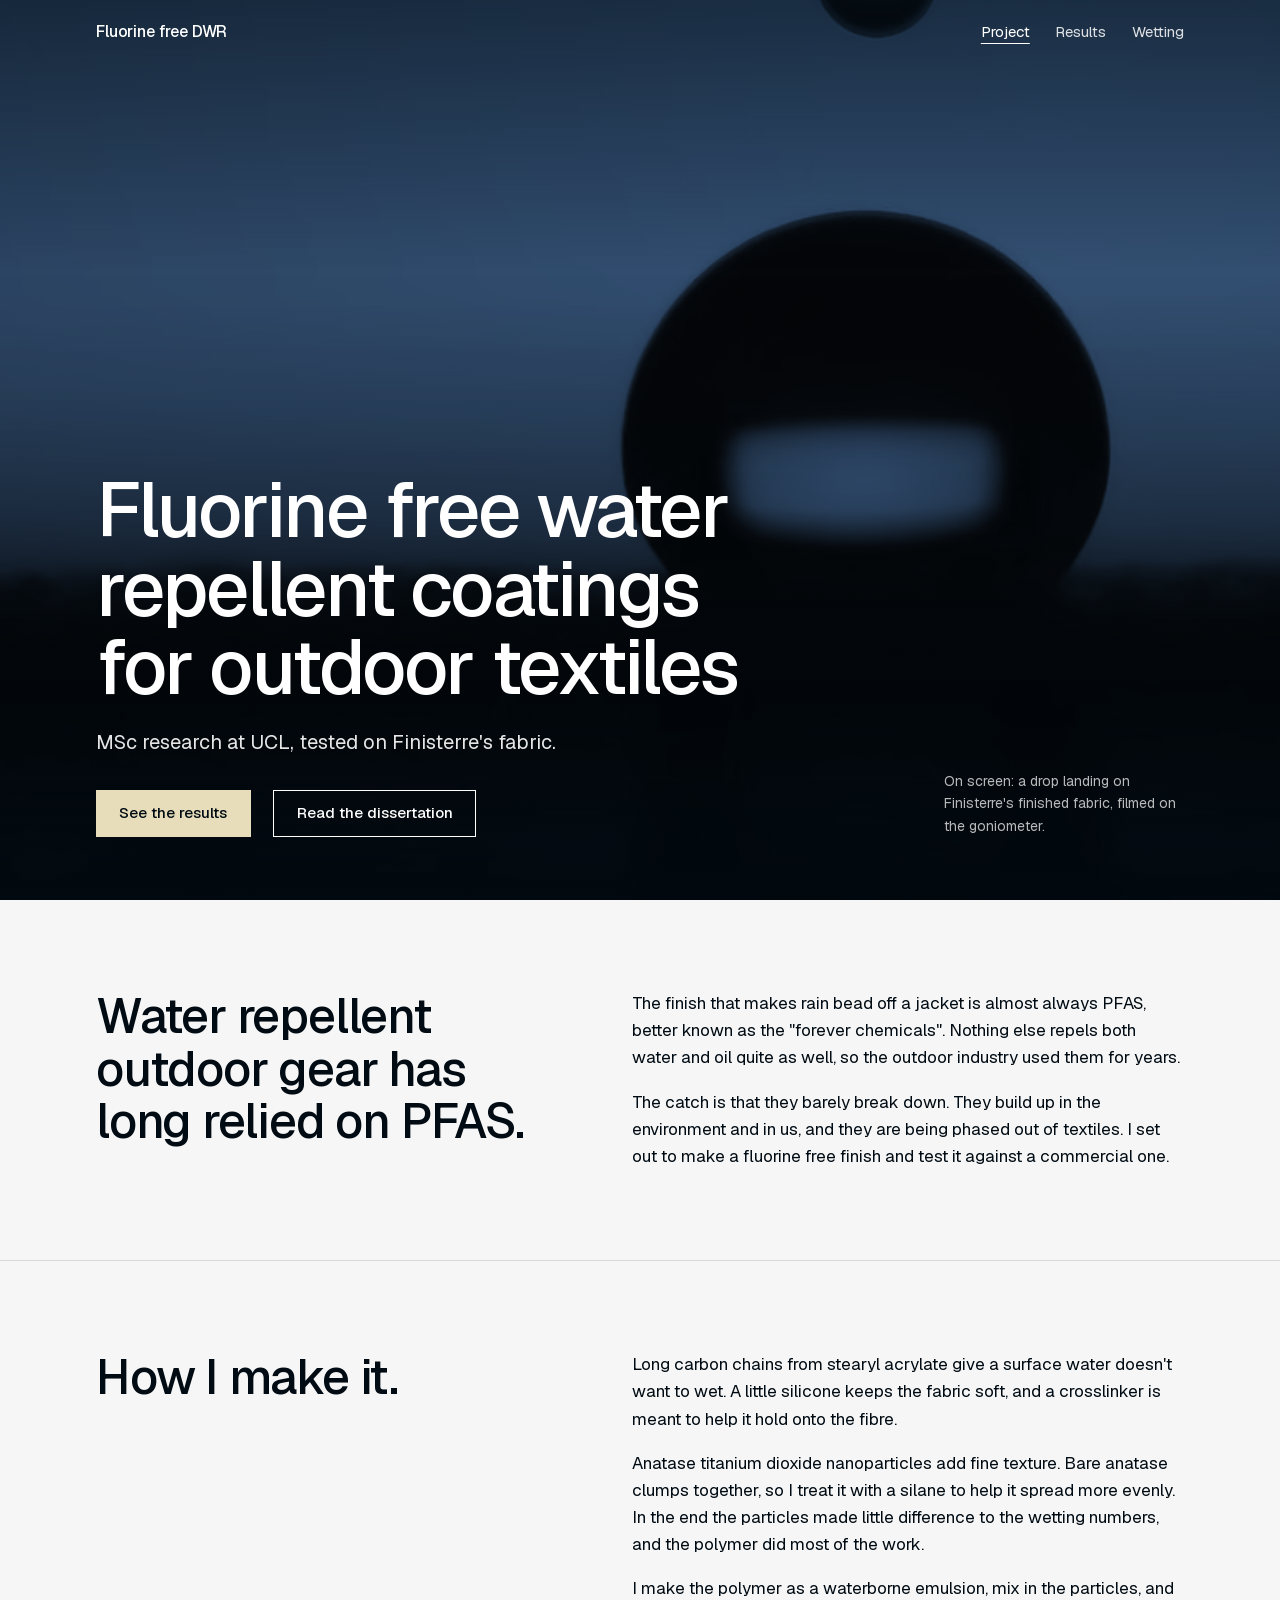
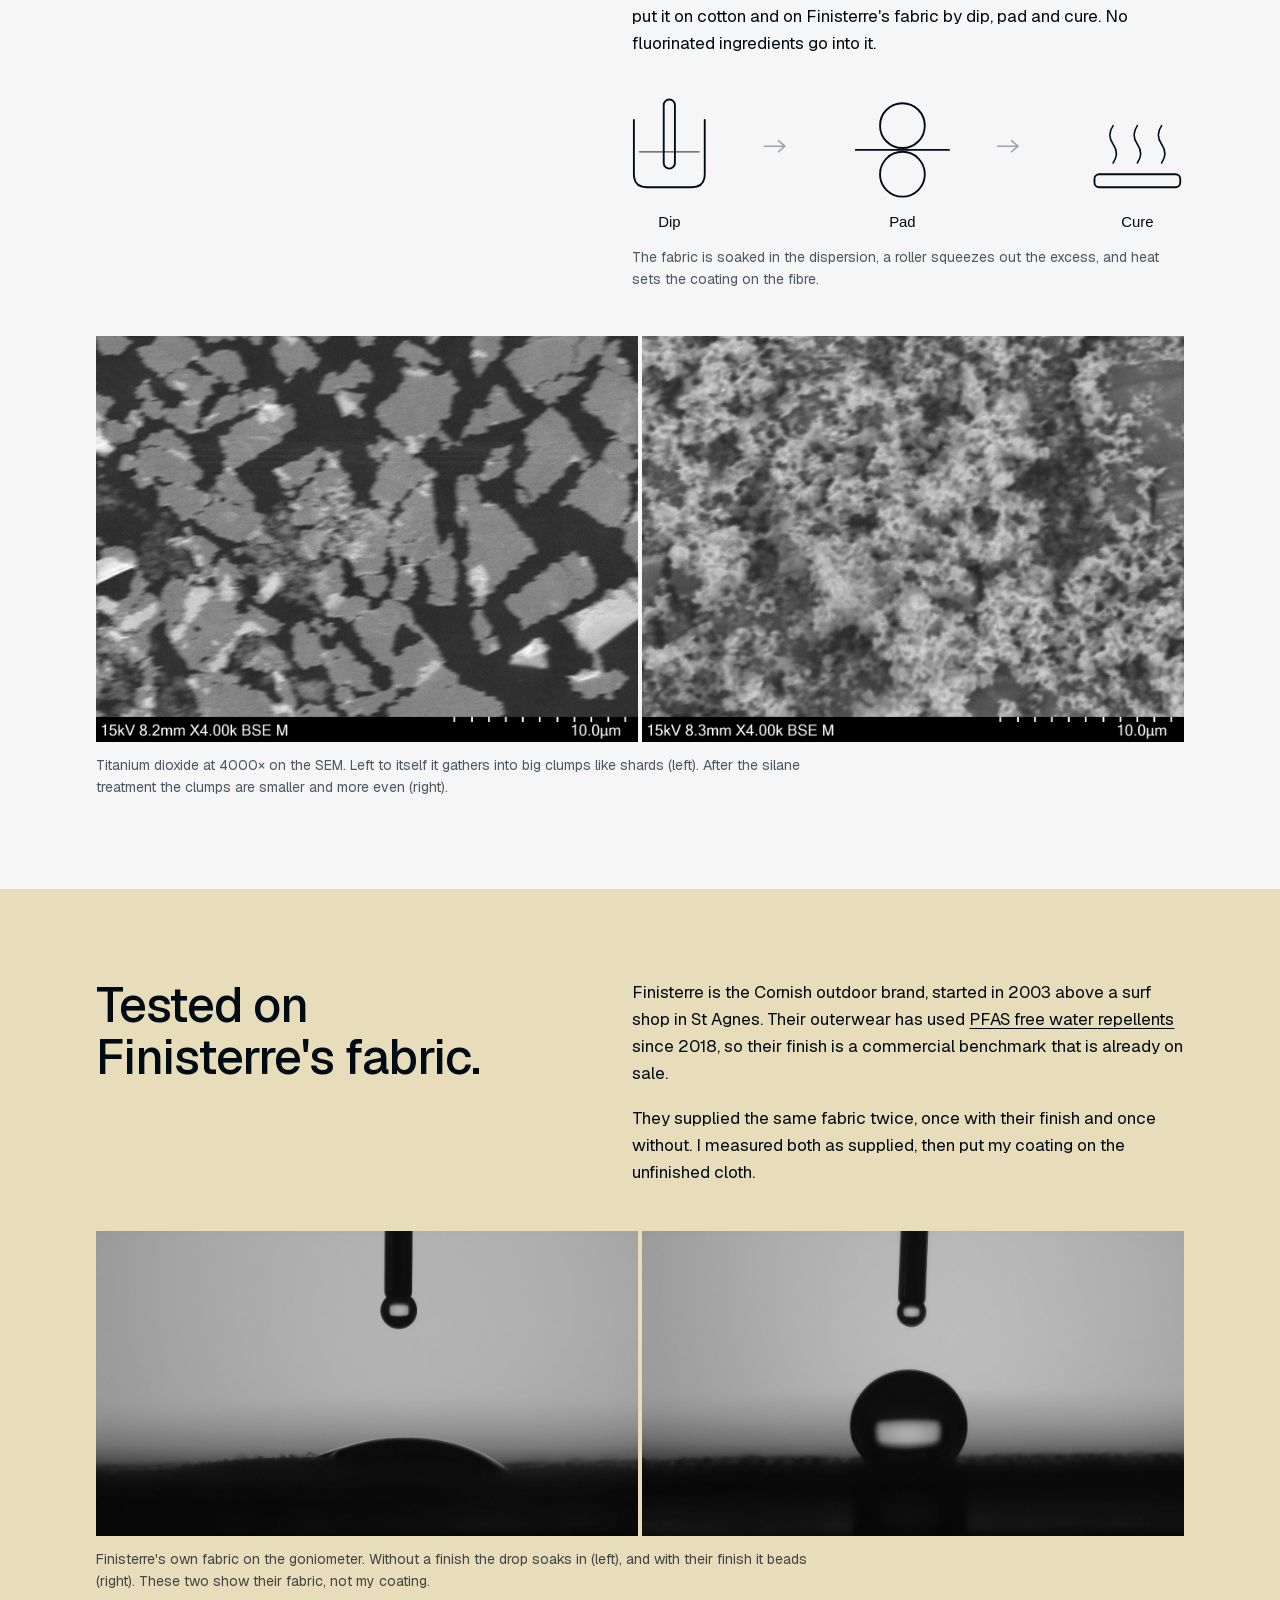
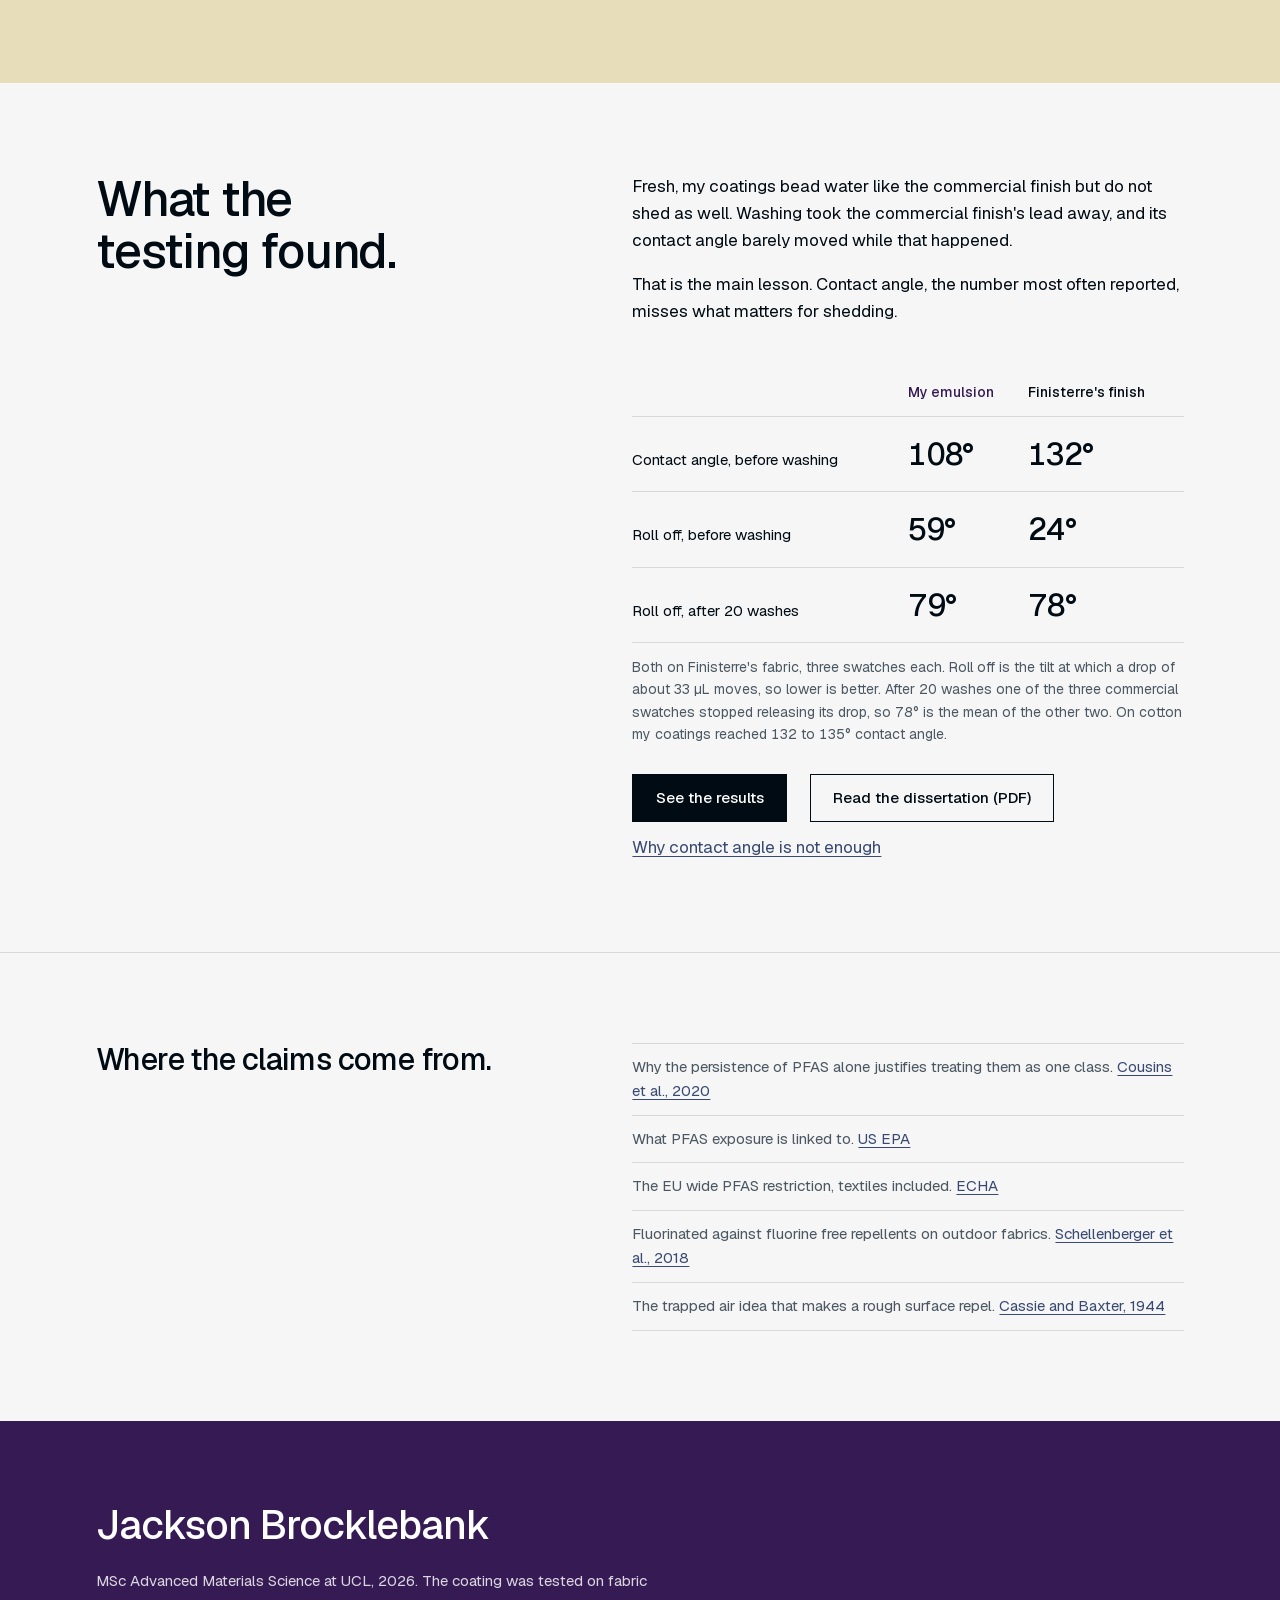
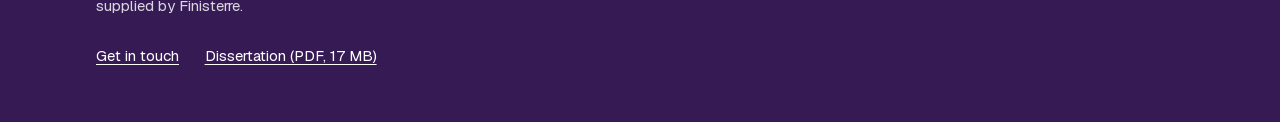
==== commit b2f2a613: "Redesign: Finisterre led look, film first home page, trimmed copy One plain sans on sea navy, sand a" ====
--- a/index.html
+++ b/index.html
@@ -1,37 +1,33 @@
 <!DOCTYPE html>
 <!-- ============================================================
-  Fluorine Free DWR - single page (PFAS / Coating / Finisterre / Lab)
-  Clean text hero, minimal line diagrams, autoplay drop video.
-  HOUSE STYLE: no em dashes, no hyphenated compounds in copy. Numbers live on results.html.
+  Fluorine free DWR, home page. Rebuilt 12 November 2026.
+  Opens on the goniometer film, then problem, coating, Finisterre, findings.
+  HOUSE STYLE: no em dashes, no hyphenated compounds in copy.
+  Numbers come from data/observations.csv and match results.html.
 ============================================================ -->
 <html lang="en">
 <head>
   <meta charset="utf-8" />
   <meta name="viewport" content="width=device-width, initial-scale=1" />
-  <title>Fluorine Free Water Repellent Coatings for Outdoor Textiles · UCL Masters Research</title>
-  <meta name="description" content="A UCL masters research project developing fluorine free water repellent coatings for outdoor textiles, using a stearyl acrylate polymer and titanium dioxide on cotton and Finisterre fabric instead of PFAS." />
-  <meta property="og:title" content="Fluorine Free Water Repellent Coatings for Outdoor Textiles" />
-  <meta property="og:description" content="A UCL masters research project on replacing PFAS in water repellent textiles." />
+  <title>Fluorine free water repellent coatings for outdoor textiles</title>
+  <meta name="description" content="UCL masters research on a fluorine free water repellent coating for outdoor textiles, made from a stearyl acrylate polymer and titanium dioxide and tested on Finisterre's fabric against their commercial PFAS free finish." />
+  <meta property="og:title" content="Fluorine free water repellent coatings for outdoor textiles" />
+  <meta property="og:description" content="UCL masters research on replacing PFAS in water repellent textiles, tested on Finisterre's fabric." />
   <meta property="og:type" content="website" />
   <meta property="og:url" content="https://jacksontigerb.github.io/fluorine-free-DWR/" />
   <meta property="og:image" content="https://jacksontigerb.github.io/fluorine-free-DWR/assets/img/og-c-a1-droplet.jpg" />
-  <meta name="theme-color" content="#f6f3ec" />
-  <link rel="icon" href="data:image/svg+xml,%3Csvg xmlns='http://www.w3.org/2000/svg' viewBox='0 0 24 28'%3E%3Cpath d='M12 2C12 2 4 12.5 4 18a8 8 0 0 0 16 0C20 12.5 12 2 12 2Z' fill='%230e6e5c'/%3E%3C/svg%3E" />
-  <link rel="preload" href="assets/fonts/fraunces.woff2" as="font" type="font/woff2" crossorigin />
-  <link rel="preload" href="assets/fonts/geist-var.woff2" as="font" type="font/woff2" crossorigin />
-  <link rel="stylesheet" href="styles.css?v=2026-09-13" />
-  <script>document.documentElement.className += " js";</script>
+  <meta name="theme-color" content="#010b13" />
+  <link rel="icon" href="data:image/svg+xml,%3Csvg xmlns='http://www.w3.org/2000/svg' viewBox='0 0 24 28'%3E%3Cpath d='M12 2C12 2 4 12.5 4 18a8 8 0 0 0 16 0C20 12.5 12 2 12 2Z' fill='%23384972'/%3E%3C/svg%3E" />
+  <link rel="stylesheet" href="styles.css?v=2026-11-12" />
 </head>
 <body id="top">
-  <a class="skip" href="#concept">Skip to content</a>
+  <a class="skip" href="#problem">Skip to content</a>
 
   <header class="nav" id="nav">
     <div class="nav-in">
-      <a class="brand" href="#top">Fluorine Free <b>DWR</b></a>
-      <nav aria-label="Sections">
-        <a href="#concept">PFAS</a>
-        <a href="#making">The coating</a>
-        <a href="finisterre.html">Finisterre</a>
+      <a class="brand" href="#top">Fluorine free DWR</a>
+      <nav aria-label="Pages">
+        <a href="index.html" class="active">Project</a>
         <a href="results.html">Results</a>
         <a href="wetting.html">Wetting</a>
       </nav>
@@ -40,133 +36,116 @@
 
   <main>
 
-    <!-- ===================== HERO ===================== -->
-    <section class="hero" aria-label="Introduction">
+    <section class="hero" id="hero" aria-label="Introduction">
+      <video id="dropVid" autoplay muted loop playsinline preload="auto" poster="assets/video/drop-poster.jpg" aria-label="A water drop lands on water repellent fabric and sits as a bead instead of soaking in.">
+        <source src="assets/video/drop.webm" type="video/webm" />
+        <source src="assets/video/drop.mp4" type="video/mp4" />
+      </video>
+      <div class="hero-tint"></div>
+      <div class="hero-shade"></div>
       <div class="hero-in">
-        <h1 class="hero-title">Fluorine Free Water Repellent Coatings for Outdoor Textiles</h1>
-        <p class="hero-sub">A UCL masters research project</p>
-        <p class="hero-lede">Making fabric repel water without fluorine, and finding out how close it gets.</p>
-        <div class="hero-cta">
-          <a class="btn" href="#concept">The problem</a>
-          <a class="btn ghost" href="#making">My coating</a>
+        <div>
+          <h1>Fluorine free water repellent coatings for outdoor textiles</h1>
+          <p class="hero-line">MSc research at UCL, tested on Finisterre's fabric.</p>
+          <div class="actions">
+            <a class="btn sand" href="results.html">See the results</a>
+            <a class="btn ghost" href="assets/docs/brocklebank-2026-fluorine-free-dwr-dissertation.pdf">Read the dissertation</a>
+          </div>
+        </div>
+        <p class="cap">On screen: a drop landing on Finisterre's finished fabric, filmed on the goniometer.</p>
+      </div>
+    </section>
+
+    <section class="block" id="problem">
+      <div class="wrap split">
+        <h2>Water repellent outdoor gear has long relied on PFAS.</h2>
+        <div>
+          <p>The finish that makes rain bead off a jacket is almost always PFAS, better known as the "forever chemicals". Nothing else repels both water and oil quite as well, so the outdoor industry used them for years.</p>
+          <p>The catch is that they barely break down. They build up in the environment and in us, and they are being phased out of textiles. I set out to make a fluorine free finish and test it against a commercial one.</p>
         </div>
       </div>
     </section>
 
-    <!-- ===================== PFAS ===================== -->
-    <section class="section" id="concept">
+    <section class="block" id="coating">
+      <div class="wrap split">
+        <h2>How I make it.</h2>
+        <div>
+          <p>Long carbon chains from stearyl acrylate give a surface water doesn't want to wet. A little silicone keeps the fabric soft, and a crosslinker is meant to help it hold onto the fibre.</p>
+          <p>Anatase titanium dioxide nanoparticles add fine texture. Bare anatase clumps together, so I treat it with a silane to help it spread more evenly. In the end the particles made little difference to the wetting numbers, and the polymer did most of the work.</p>
+          <p>I make the polymer as a waterborne emulsion, mix in the particles, and put it on cotton and on Finisterre's fabric by dip, pad and cure. No fluorinated ingredients go into it.</p>
+          <figure class="media diagram">
+            <img src="assets/img/diagram-dippadcure.svg?v=2026-11-12b" width="592" height="152" alt="Three steps: dip, the fabric is soaked in the dispersion; pad, a roller squeezes it to an even pickup; cure, heat sets the coating on the fibre." />
+            <figcaption class="cap">The fabric is soaked in the dispersion, a roller squeezes out the excess, and heat sets the coating on the fibre.</figcaption>
+          </figure>
+        </div>
+      </div>
       <div class="wrap">
-        <p class="eyebrow reveal">The problem</p>
-        <h2 class="big reveal">Water repellent outdoor gear has long relied on PFAS.</h2>
-        <div class="lead-cols">
-          <p class="reveal">The finish that makes rain bead off a jacket is almost always PFAS: per and polyfluoroalkyl substances, better known as the "forever chemicals". Nothing else repels both water and oil quite as well, so the outdoor industry used them for years.</p>
-          <p class="reveal">The catch is that they barely break down. They build up in the environment and in us, are linked to health concerns, and are being phased out of textiles. Some brands have already moved to fluorine free finishes. I set out to make one and test it against a commercial PFAS free finish.</p>
-        </div>
+        <figure class="media">
+          <div class="pair">
+            <img src="assets/img/sem-tio2-unmodified.jpg" width="1300" height="975" loading="lazy" alt="Scanning electron micrograph of untreated titanium dioxide at 4000x: large clumps like shards." />
+            <img src="assets/img/sem-tio2-modified.jpg" width="1300" height="975" loading="lazy" alt="Scanning electron micrograph of silane treated titanium dioxide at 4000x: smaller, more even clumps." />
+          </div>
+          <figcaption class="cap">Titanium dioxide at 4000&#215; on the SEM. Left to itself it gathers into big clumps like shards (left). After the silane treatment the clumps are smaller and more even (right).</figcaption>
+        </figure>
       </div>
     </section>
 
-    <!-- ===================== THE COATING ===================== -->
-    <section class="section" id="making">
+    <section class="block sand" id="finisterre">
+      <div class="wrap split">
+        <h2>Tested on Finisterre's fabric.</h2>
+        <div>
+          <p>Finisterre is the Cornish outdoor brand, started in 2003 above a surf shop in St Agnes. Their outerwear has used <a href="https://finisterre.com/blogs/fabric-of-finisterre/pfas-free-water-repellents" target="_blank" rel="noopener">PFAS free water repellents</a> since 2018, so their finish is a commercial benchmark that is already on sale.</p>
+          <p>They supplied the same fabric twice, once with their finish and once without. I measured both as supplied, then put my coating on the unfinished cloth.</p>
+        </div>
+      </div>
       <div class="wrap">
-        <p class="eyebrow reveal">The coating</p>
-        <h2 class="big reveal">How I make it.</h2>
-        <p class="lede reveal" style="margin-top:1.2rem;">It comes together in three parts, none of them fluorinated.</p>
-        <div class="parts">
-          <p class="reveal"><strong>The polymer.</strong> Long carbon chains from stearyl acrylate give a surface water doesn't want to wet. A little silicone (polydimethylsiloxane) keeps the fabric soft, and an epoxy group with a blocked isocyanate crosslinker is meant to help it hold onto the fibre.</p>
-          <p class="reveal"><strong>The roughness.</strong> Anatase titanium dioxide nanoparticles add fine texture, aiming to lift a drop onto a cushion of trapped air. In the end the particles made little difference to the wetting numbers; the polymer did most of the work.</p>
-          <p class="reveal"><strong>The particle tweak.</strong> Bare anatase clumps together, so I treat it with a silane (vinyltrimethoxysilane) to help it spread more evenly through the polymer.</p>
-        </div>
-        <p class="reveal" style="margin-top:1.4rem;max-width:54ch;">I make the polymer as a waterborne emulsion, mix in the particles, and put it on cotton and on Finisterre's fabric by dip, pad and cure.</p>
-        <p class="reveal" style="margin-top:1rem;max-width:54ch;color:var(--ink-2);">No fluorinated ingredients go into it. The point of the testing was to find out how close it gets to a commercial PFAS free finish on performance, and where it falls short.</p>
-      </div>
-
-      <div class="wrap">
-        <figure class="diagram wide reveal">
-          <img src="assets/img/diagram-dippadcure.svg" alt="Three steps: dip, the fabric is soaked in the dispersion; pad, a roller squeezes it to an even pickup; cure, heat sets the coating on the fibre." />
+        <figure class="media">
+          <div class="pair">
+            <img src="assets/img/droplet-untreated.jpg" width="1300" height="731" loading="lazy" decoding="async" alt="A water drop sunk into untreated Finisterre fabric as a low, flat dome." />
+            <img src="assets/img/droplet-coated.jpg" width="1300" height="731" loading="lazy" decoding="async" alt="A water drop beading up as a near sphere on Finisterre fabric with their commercial finish." />
+          </div>
+          <figcaption class="cap">Finisterre's own fabric on the goniometer. Without a finish the drop soaks in (left), and with their finish it beads (right). These two show their fabric, not my coating.</figcaption>
         </figure>
-        <ol class="steps">
-          <li class="reveal"><span class="num">01</span><h4>Dip</h4><p>The fabric is soaked in the dispersion.</p></li>
-          <li class="reveal"><span class="num">02</span><h4>Pad</h4><p>A roller squeezes out the excess.</p></li>
-          <li class="reveal"><span class="num">03</span><h4>Cure</h4><p>Heat sets the coating on the fibre.</p></li>
-        </ol>
-      </div>
-
-      <div class="wrap">
-        <div class="ba reveal">
-          <figure>
-            <img src="assets/img/sem-tio2-unmodified.jpg" width="1300" height="975" loading="lazy" alt="Scanning electron micrograph of untreated titanium dioxide at 4000x: large clumps like shards." />
-            <figcaption><span class="tag">Untreated</span> clumps into shards</figcaption>
-          </figure>
-          <figure>
-            <img src="assets/img/sem-tio2-modified.jpg" width="1300" height="975" loading="lazy" alt="Scanning electron micrograph of silane treated titanium dioxide at 4000x: smaller, more even clumps." />
-            <figcaption><span class="tag">Treated</span> smaller, more even clumps</figcaption>
-          </figure>
-        </div>
-        <p class="reveal" style="margin-top:1rem;font-size:.96rem;color:var(--ink-2);max-width:70ch;"><strong>Why the silane helps.</strong> Left to itself, the titanium dioxide gathers into big clumps like shards. After the silane treatment the clumps are smaller and more even, which is what I want spread through the coating. Both at 4000&#215; on the SEM.</p>
       </div>
     </section>
 
-    <!-- ===================== FINISTERRE ===================== -->
-    <section id="finisterre" aria-label="The Finisterre collaboration">
-
-      <div class="vband">
-        <video class="vband-vid" id="dropVid" muted loop playsinline preload="auto" poster="assets/video/drop-poster.jpg" aria-label="A water drop on the goniometer, sitting as a bead on water repellent fabric instead of soaking in.">
-          <source src="assets/video/drop.webm" type="video/webm" />
-          <source src="assets/video/drop.mp4" type="video/mp4" />
-        </video>
-        <div class="vband-scrim"></div>
-        <div class="vband-cap">
-          <p class="eyebrow light">Finisterre</p>
-          <h2 class="big light">Testing it on real fabric.</h2>
-        </div>
-      </div>
-
-      <div class="section">
-        <div class="wrap">
-          <h3 class="mid reveal">Their fabric first, then my coating on it.</h3>
-          <p class="reveal" style="max-width:60ch;">I work with Finisterre, the Cornish outdoor brand. Their outerwear has used PFAS free water repellents since 2018, so their finish is the right benchmark. They supplied the same fabric with and without their finish, and I put my coating on the unfinished one.</p>
-          <div class="hero-cta reveal" style="margin-top:1.6rem;">
-            <a class="btn" href="finisterre.html">More on the collaboration</a>
+    <section class="block" id="found">
+      <div class="wrap split">
+        <h2>What the testing found.</h2>
+        <div>
+          <p>Fresh, my coatings bead water like the commercial finish but do not shed as well. Washing took the commercial finish's lead away, and its contact angle barely moved while that happened.</p>
+          <p>That is the main lesson. Contact angle, the number most often reported, misses what matters for shedding.</p>
+          <div class="table-scroll">
+            <table class="cmp">
+              <caption>Both on Finisterre's fabric, three swatches each. Roll off is the tilt at which a drop of about 33&#160;&#181;L moves, so lower is better. After 20 washes one of the three commercial swatches stopped releasing its drop, so 78&#176; is the mean of the other two. On cotton my coatings reached 132 to 135&#176; contact angle.</caption>
+              <thead>
+                <tr><th></th><th class="mine">My emulsion</th><th class="theirs">Finisterre's finish</th></tr>
+              </thead>
+              <tbody>
+                <tr><td>Contact angle, before washing</td><td class="n">108&#176;</td><td class="n">132&#176;</td></tr>
+                <tr><td>Roll off, before washing</td><td class="n">59&#176;</td><td class="n">24&#176;</td></tr>
+                <tr><td>Roll off, after 20 washes</td><td class="n">79&#176;</td><td class="n">78&#176;</td></tr>
+              </tbody>
+            </table>
+          </div>
+          <div class="actions">
+            <a class="btn" href="results.html">See the results</a>
+            <a class="btn ghost" href="assets/docs/brocklebank-2026-fluorine-free-dwr-dissertation.pdf">Read the dissertation (PDF)</a>
+            <a href="wetting.html">Why contact angle is not enough</a>
           </div>
         </div>
       </div>
     </section>
 
-    <!-- ===================== LAB ===================== -->
-    <section class="section" id="lab">
-      <div class="wrap">
-        <p class="eyebrow reveal">In the lab</p>
-        <h2 class="big reveal">What the testing found.</h2>
-        <p class="lede reveal" style="margin-top:1.2rem;">Testing covered repellency, shedding, and durability through 200 abrasion passes and 20 wash cycles, with the worn surfaces checked under the electron microscope. What each test asked is below, and the numbers are on the results page.</p>
-      </div>
-
-      <div class="wrap">
-        <ul class="methods">
-          <li class="reveal"><span class="m-tag">Wetting</span><h4>Contact angle</h4><p>How round a drop sits. On cotton the coatings reach 132 to 135&#176;, similar to the commercial finish on its own fabric.</p></li>
-          <li class="reveal"><span class="m-tag">Shedding</span><h4>Roll off</h4><p>The tilt at which a drop actually moves. Fresh, the commercial finish is well ahead.</p></li>
-          <li class="reveal"><span class="m-tag">Durability</span><h4>Abrasion and wash</h4><p>Washing makes every finish shed worse, the commercial one most. Abrasion did not make shedding worse.</p></li>
-          <li class="reveal"><span class="m-tag">Structure</span><h4>SEM-EDX, FTIR, XRF, TGA</h4><p>Checking the structure, the chemistry, and that the coating really is on the fibre.</p></li>
-        </ul>
-        <p class="reveal" style="margin-top:1.6rem;color:var(--ink-2);max-width:54ch;">In short: the fluorine free coatings bead water like the commercial benchmark, but fresh they do not shed as well. Washing took the commercial finish's lead away, and its contact angle barely moved while that happened. That is the main lesson: contact angle, the number most often reported, misses what matters for shedding.</p>
-        <div class="hero-cta reveal" style="margin-top:1.6rem;">
-          <a class="btn" href="results.html">See the results</a>
-          <a class="btn ghost" href="assets/docs/brocklebank-2026-fluorine-free-dwr-dissertation.pdf">Read the dissertation (PDF)</a>
-        </div>
-      </div>
-    </section>
-
-    <!-- ===================== FURTHER READING ===================== -->
-    <section class="section" id="reading" style="border-top:1px solid var(--line);">
-      <div class="wrap">
-        <p class="eyebrow reveal">Further reading</p>
-        <h2 class="mid reveal">Where the claims come from.</h2>
-        <p class="reveal" style="max-width:60ch;">The key sources behind the big claims on this page, picked to be readable rather than exhaustive.</p>
-        <ul class="deeper">
-          <li class="reveal"><b>Forever chemicals</b> Why the persistence of PFAS alone justifies treating them as one class. Cousins et al., 2020, Environmental Science: Processes and Impacts. <a href="https://doi.org/10.1039/D0EM00355G" target="_blank" rel="noopener">doi.org</a></li>
-          <li class="reveal"><b>Health</b> The US EPA's overview of what PFAS exposure is linked to. <a href="https://www.epa.gov/pfas/our-current-understanding-human-health-and-environmental-risks-pfas" target="_blank" rel="noopener">epa.gov</a></li>
-          <li class="reveal"><b>Phase out</b> The EU wide PFAS restriction moving through ECHA, textiles included. <a href="https://echa.europa.eu/hot-topics/perfluoroalkyl-chemicals-pfas" target="_blank" rel="noopener">echa.europa.eu</a></li>
-          <li class="reveal"><b>The gap</b> Head to head performance of fluorinated and fluorine free repellents on outdoor fabrics. Schellenberger et al., 2018, Chemosphere. <a href="https://doi.org/10.1016/j.chemosphere.2017.11.027" target="_blank" rel="noopener">doi.org</a></li>
-          <li class="reveal"><b>Roughness</b> The 1944 paper behind the trapped air idea that makes a rough surface repel. Cassie and Baxter, Transactions of the Faraday Society. <a href="https://doi.org/10.1039/tf9444000546" target="_blank" rel="noopener">doi.org</a></li>
+    <section class="block" id="reading">
+      <div class="wrap split">
+        <h2 class="small">Where the claims come from.</h2>
+        <ul class="sources">
+          <li>Why the persistence of PFAS alone justifies treating them as one class. <a href="https://doi.org/10.1039/D0EM00355G" target="_blank" rel="noopener">Cousins et al., 2020</a></li>
+          <li>What PFAS exposure is linked to. <a href="https://www.epa.gov/pfas/our-current-understanding-human-health-and-environmental-risks-pfas" target="_blank" rel="noopener">US EPA</a></li>
+          <li>The EU wide PFAS restriction, textiles included. <a href="https://echa.europa.eu/hot-topics/perfluoroalkyl-chemicals-pfas" target="_blank" rel="noopener">ECHA</a></li>
+          <li>Fluorinated against fluorine free repellents on outdoor fabrics. <a href="https://doi.org/10.1016/j.chemosphere.2017.11.027" target="_blank" rel="noopener">Schellenberger et al., 2018</a></li>
+          <li>The trapped air idea that makes a rough surface repel. <a href="https://doi.org/10.1039/tf9444000546" target="_blank" rel="noopener">Cassie and Baxter, 1944</a></li>
         </ul>
       </div>
     </section>
@@ -175,13 +154,15 @@
 
   <footer class="foot">
     <div class="wrap">
-      <p class="foot-mark">Fluorine Free Water Repellent Coatings</p>
-      <p>A UCL masters project on replacing PFAS in water repellent textiles, tested on real outdoor fabric. By Jackson Brocklebank.</p>
-      <p><a href="mailto:jackson.brocklebank.25@ucl.ac.uk">Get in touch</a></p>
-      <p class="foot-meta">&#169; 2026 Jackson Brocklebank &#183; UCL Advanced Materials Science</p>
+      <p class="foot-name">Jackson Brocklebank</p>
+      <p>MSc Advanced Materials Science at UCL, 2026. The coating was tested on fabric supplied by Finisterre.</p>
+      <p class="foot-links">
+        <a href="mailto:jacksontiger2004@icloud.com">Get in touch</a>
+        <a href="assets/docs/brocklebank-2026-fluorine-free-dwr-dissertation.pdf">Dissertation (PDF, 17 MB)</a>
+      </p>
     </div>
   </footer>
 
-  <script src="site.js?v=2026-09-13"></script>
+  <script src="site.js?v=2026-11-12"></script>
 </body>
 </html>
--- a/styles.css
+++ b/styles.css
@@ -1,250 +1,283 @@
 /* ==========================================================================
-   Fluorine-Free DWR - single-page site (bold outdoor / brand build)
-   One page: Concept -> Lab -> Finisterre. Full-bleed media, big type,
-   real photography + the goniometer drop video. No em dashes anywhere.
+   Fluorine free DWR. Rebuilt 12 November 2026.
+   Finisterre led: sea navy, sand and off white, one plain sans, square edges.
+   UCL purple appears once, in the footer where the UCL credit sits.
+   No eyebrow labels, no capitals, no mono, no cards. No em dashes in copy.
    ========================================================================== */
 
-@font-face { font-family:"Fraunces"; src:url("assets/fonts/fraunces.woff2") format("woff2");
-  font-weight:300 700; font-display:swap; font-style:normal; }
-@font-face { font-family:"Fraunces"; src:url("assets/fonts/fraunces-italic.woff2") format("woff2");
-  font-weight:300 700; font-display:swap; font-style:italic; }
+/* Geist is only a stand in where Helvetica Neue is missing (Windows, Android). */
 @font-face { font-family:"Geist"; src:url("assets/fonts/geist-var.woff2") format("woff2");
   font-weight:100 900; font-display:swap; }
-@font-face { font-family:"Geist Mono"; src:url("assets/fonts/geist-mono-var.woff2") format("woff2");
-  font-weight:100 900; font-display:swap; }
 
 :root{
-  --paper:#f6f3ec; --paper-2:#efeae0; --ink:#17150f; --ink-2:#5b564a;
-  --teal:#0e6e5c; --teal-deep:#0a5546; --teal-tint:#dcebe5;
-  --dark:#121310; --line:#ddd7c9; --water:#cfe3ee;
-  --serif:"Fraunces",Georgia,"Times New Roman",serif;
-  --sans:"Geist",-apple-system,BlinkMacSystemFont,"Segoe UI",sans-serif;
-  --mono:"Geist Mono",ui-monospace,"SF Mono",Menlo,monospace;
-  --nav-h:66px; --maxw:1120px; --pad:clamp(1.25rem,5vw,3rem);
+  --ink:#010b13; --ink-2:#4b5762; --bg:#f6f6f6; --surface:#ffffff;
+  --sand:#e7ddbb; --sand-deep:#dccf9f; --slate:#384972; --slate-deep:#27355a;
+  --ucl:#361a54; --line:#d8d8d4; --water:#cfe3ee;
+  --sans:"Helvetica Neue","Geist",Arial,sans-serif;
+  --nav-h:64px; --maxw:1200px; --pad:clamp(1.25rem,5vw,3.5rem);
 }
 
 *,*::before,*::after{box-sizing:border-box;}
-html{scroll-behavior:smooth;scroll-padding-top:calc(var(--nav-h) + 10px);}
+html{scroll-behavior:smooth;scroll-padding-top:calc(var(--nav-h) + 12px);}
 @media (prefers-reduced-motion:reduce){html{scroll-behavior:auto;}}
-body{margin:0;background:var(--paper);color:var(--ink);font-family:var(--sans);
-  font-size:1.0625rem;line-height:1.65;-webkit-font-smoothing:antialiased;
+body{margin:0;background:var(--bg);color:var(--ink);font-family:var(--sans);
+  font-size:1.0625rem;line-height:1.6;-webkit-font-smoothing:antialiased;
   text-rendering:optimizeLegibility;overflow-x:clip;}
 img,svg,video{display:block;max-width:100%;}
-a{color:var(--teal);text-underline-offset:3px;text-decoration-thickness:1px;}
-a:hover{color:var(--teal-deep);}
-::selection{background:var(--teal-tint);}
-:focus-visible{outline:2px solid var(--teal);outline-offset:3px;border-radius:4px;}
+a{color:var(--slate);text-underline-offset:3px;text-decoration-thickness:1px;}
+a:hover{color:var(--ink);}
+::selection{background:var(--sand);}
+:focus-visible{outline:2px solid var(--slate);outline-offset:3px;}
 
 .skip{position:absolute;left:-999px;top:0;background:var(--ink);color:#fff;
-  padding:.6rem 1rem;border-radius:0 0 8px 0;z-index:100;}
+  padding:.6rem 1rem;z-index:100;}
 .skip:focus{left:0;}
 
 /* ---------- type ---------- */
-h1,h2,h3,h4{font-family:var(--serif);font-weight:560;letter-spacing:-.02em;
-  line-height:1.04;margin:0;text-wrap:balance;}
-h1 em,h2 em,.band-quote em{font-style:italic;color:var(--teal);}
-.eyebrow{font-family:var(--mono);font-size:.74rem;letter-spacing:.16em;
-  text-transform:uppercase;color:var(--teal-deep);margin:0 0 1.1rem;}
-.eyebrow.light{color:#bfe0d4;}
-.big{font-size:clamp(2.1rem,5.6vw,4rem);}
-.mid{font-size:clamp(1.5rem,3.4vw,2.3rem);margin-bottom:.6rem;}
-p{margin:0 0 1.1em;max-width:64ch;}
-.lede{font-size:clamp(1.15rem,2.2vw,1.45rem);line-height:1.5;color:var(--ink-2);
-  font-family:var(--serif);font-weight:340;max-width:34ch;}
+h1,h2,h3,h4{font-family:var(--sans);font-weight:500;letter-spacing:-.025em;
+  line-height:1.08;margin:0;text-wrap:balance;}
+h2{font-size:clamp(1.9rem,3.8vw,3.1rem);}
+h2.small{font-size:clamp(1.4rem,2.4vw,1.9rem);letter-spacing:-.02em;}
+p{margin:0 0 1em;max-width:62ch;}
+p:last-child{margin-bottom:0;}
+.quiet{color:var(--ink-2);}
+.note{font-size:.875rem;color:var(--ink-2);max-width:72ch;}
 
 /* ---------- layout ---------- */
 .wrap{max-width:var(--maxw);margin-inline:auto;padding-inline:var(--pad);}
-.wrap.narrow{max-width:820px;}
-.section{padding-block:clamp(4rem,11vh,8.5rem);}
-.section > .wrap + .wrap{margin-top:clamp(2.5rem,6vh,4.5rem);}
-.lead-cols{display:grid;grid-template-columns:1fr 1fr;gap:clamp(1.5rem,4vw,3.5rem);
-  margin-top:1.8rem;}
-.lead-cols p{max-width:42ch;}
-@media (max-width:720px){.lead-cols{grid-template-columns:1fr;}}
-
-/* three short "parts" with a teal accent rule */
-.parts{margin-top:1.8rem;display:grid;gap:1.1rem;max-width:64ch;}
-.parts p{margin:0;max-width:none;padding-left:1.1rem;border-left:2px solid var(--teal-tint);}
-.parts strong{color:var(--ink);}
+.wrap.narrow{max-width:860px;}
+.block{padding-block:clamp(4rem,10vh,7.5rem);}
+.block + .block{border-top:1px solid var(--line);}
+.split{display:grid;grid-template-columns:minmax(0,5fr) minmax(0,6fr);
+  gap:clamp(1.5rem,6vw,6rem);align-items:start;}
+@media (max-width:820px){.split{grid-template-columns:1fr;}}
+.media{margin:clamp(2rem,5vh,3.5rem) 0 0;}
+.media img{width:100%;height:auto;}
+.split .media{margin-top:2.2rem;}
+.pair{display:grid;grid-template-columns:1fr 1fr;gap:4px;}
+.pair img{width:100%;height:auto;}
+@media (max-width:560px){.pair{grid-template-columns:1fr;}}
+.cap{margin:.75rem 0 0;font-size:.875rem;color:var(--ink-2);max-width:72ch;}
+.actions{display:flex;flex-wrap:wrap;align-items:center;gap:.8rem 1.4rem;margin-top:2rem;}
 
 /* ---------- buttons ---------- */
-.btn{display:inline-flex;align-items:center;gap:.5rem;font-weight:560;
-  font-size:.98rem;padding:.8rem 1.4rem;border-radius:999px;text-decoration:none;
-  background:var(--teal);color:#fff;border:1.5px solid var(--teal);
-  transition:transform .15s ease,background .15s ease;}
-.btn:hover{background:var(--teal-deep);border-color:var(--teal-deep);color:#fff;
-  transform:translateY(-1px);}
-.btn.ghost{background:transparent;color:var(--teal-deep);border-color:rgba(14,110,92,.4);}
-.btn.ghost:hover{background:var(--teal-tint);color:var(--teal-deep);}
+.btn{display:inline-block;font:inherit;font-size:.95rem;font-weight:500;line-height:1.2;
+  padding:.85rem 1.4rem;text-decoration:none;cursor:pointer;
+  background:var(--ink);color:#fff;border:1px solid var(--ink);}
+.btn:hover{background:var(--slate-deep);border-color:var(--slate-deep);color:#fff;}
+.btn.sand{background:var(--sand);border-color:var(--sand);color:var(--ink);}
+.btn.sand:hover{background:var(--sand-deep);border-color:var(--sand-deep);color:var(--ink);}
+.btn.ghost{background:transparent;color:inherit;border-color:currentColor;}
+.btn.ghost:hover{background:var(--ink);border-color:var(--ink);color:#fff;}
+.btn.small{font-size:.88rem;padding:.6rem 1.05rem;}
 
 /* ---------- nav ---------- */
-.nav{position:fixed;inset:0 0 auto 0;height:var(--nav-h);z-index:50;
-  display:flex;align-items:center;transition:background .3s ease,box-shadow .3s ease;}
+.nav{position:fixed;inset:0 0 auto 0;height:var(--nav-h);z-index:50;display:flex;
+  align-items:center;color:#fff;transition:background .25s ease,color .25s ease;}
 .nav-in{max-width:var(--maxw);margin-inline:auto;padding-inline:var(--pad);
-  width:100%;display:flex;align-items:center;justify-content:space-between;}
-.brand{font-family:var(--serif);font-weight:600;font-size:1.05rem;
-  letter-spacing:-.01em;color:var(--ink);text-decoration:none;}
-.brand b{color:var(--teal);}
+  width:100%;display:flex;align-items:center;justify-content:space-between;gap:1rem;}
+.brand{font-weight:500;font-size:1rem;letter-spacing:-.01em;color:inherit;text-decoration:none;}
 .nav nav{display:flex;gap:1.6rem;}
-.nav nav a{color:var(--ink-2);text-decoration:none;font-size:.95rem;
-  font-weight:500;}
-.nav nav a:hover,.nav nav a.active{color:var(--teal-deep);}
-.nav.scrolled{background:rgba(246,243,236,.9);backdrop-filter:saturate(1.4) blur(10px);
-  box-shadow:0 1px 0 var(--line);}
-.nav.scrolled .brand{color:var(--ink);}
-.nav.scrolled .brand b{color:var(--teal);}
-.nav.scrolled nav a{color:var(--ink-2);}
-.nav.scrolled nav a:hover,.nav.scrolled nav a.active{color:var(--teal-deep);}
-/* two-row nav on phones: brand above, links below (one row was clipping) */
-@media (max-width:680px){
-  :root{--nav-h:96px;}
-  .nav-in{flex-direction:column;align-items:flex-start;justify-content:center;gap:.4rem;}
-  .nav nav{width:100%;gap:1.15rem;overflow-x:auto;scrollbar-width:none;
-    -webkit-overflow-scrolling:touch;}
-  .nav nav::-webkit-scrollbar{display:none;}
-  .nav nav a{font-size:.92rem;white-space:nowrap;}
-}
-
-/* ---------- sub-page header (results, finisterre) ---------- */
-.rhead{padding:calc(var(--nav-h) + clamp(2.5rem,7vh,5rem)) 0 clamp(2rem,5vh,3.5rem);
-  border-bottom:1px solid var(--line);}
-.rhead .lede{max-width:52ch;margin-top:1.2rem;}
-.backlink{font-family:var(--mono);font-size:.74rem;letter-spacing:.1em;
-  text-transform:uppercase;color:var(--teal-deep);text-decoration:none;
-  display:inline-flex;align-items:center;gap:.4rem;margin-bottom:1.4rem;}
-.backlink:hover{color:var(--ink);}
-
-/* ---------- hero (clean text, no image) ---------- */
-.hero{min-height:74svh;display:flex;align-items:center;border-bottom:1px solid var(--line);
-  padding:calc(var(--nav-h) + clamp(2rem,6vh,4rem)) 0 clamp(3rem,8vh,5rem);}
-.hero-in{max-width:var(--maxw);margin-inline:auto;padding-inline:var(--pad);
-  width:100%;color:var(--ink);}
-.hero-title{font-size:clamp(2.3rem,5.8vw,4.6rem);font-weight:560;line-height:1.03;max-width:18ch;}
-.hero-title em{color:var(--teal);}
-.hero-sub{margin-top:1rem;font-family:var(--mono);font-size:.78rem;letter-spacing:.14em;
-  text-transform:uppercase;color:var(--teal-deep);}
-.hero-lede{margin-top:1.1rem;max-width:46ch;font-size:clamp(1.1rem,1.8vw,1.35rem);
-  color:var(--ink-2);line-height:1.5;}
-.hero-cta{display:flex;gap:.9rem;flex-wrap:wrap;margin-top:2rem;}
-
-/* ---------- full-bleed band (divider) ---------- */
-.band{position:relative;min-height:60vh;display:grid;place-items:center;
-  padding:clamp(3rem,10vh,7rem) var(--pad);background:var(--dark);overflow:hidden;}
-.band-bg{position:absolute;inset:0;width:100%;height:100%;object-fit:cover;opacity:.62;}
-.band::after{content:"";position:absolute;inset:0;
-  background:linear-gradient(180deg,rgba(10,18,15,.5),rgba(10,18,15,.72));}
-.band-quote{position:relative;z-index:1;margin:0;max-width:18ch;text-align:center;
-  font-family:var(--serif);font-weight:420;color:#fff;line-height:1.1;
-  font-size:clamp(1.8rem,4.6vw,3.4rem);}
-
-/* ---------- steps (dip pad cure) ---------- */
-.steps{list-style:none;margin:2.2rem 0 0;padding:0;display:grid;
-  grid-template-columns:repeat(3,1fr);gap:clamp(1rem,3vw,2.2rem);}
-.steps li{padding-top:1.1rem;border-top:2px solid var(--teal);}
-.steps .num{font-family:var(--mono);font-size:.8rem;color:var(--teal-deep);}
-.steps h4{font-size:1.25rem;margin:.3rem 0 .4rem;}
-.steps p{font-size:.97rem;color:var(--ink-2);margin:0;}
-@media (max-width:720px){.steps{grid-template-columns:1fr;gap:0;}
-  .steps li{border-top:none;border-left:2px solid var(--teal);padding:.2rem 0 1.2rem 1.1rem;}}
-
-/* ---------- methods grid ---------- */
-.methods{list-style:none;margin:2.2rem 0 0;padding:0;display:grid;
-  grid-template-columns:repeat(4,1fr);gap:1px;background:var(--line);
-  border:1px solid var(--line);border-radius:14px;overflow:hidden;}
-.methods li{background:var(--paper);padding:1.3rem 1.25rem;}
-.methods .m-tag{font-family:var(--mono);font-size:.68rem;letter-spacing:.1em;
-  text-transform:uppercase;color:var(--teal-deep);}
-.methods h4{font-size:1.05rem;margin:.45rem 0 .35rem;font-family:var(--sans);
-  font-weight:620;letter-spacing:-.01em;}
-.methods p{font-size:.9rem;color:var(--ink-2);margin:0;}
-@media (max-width:900px){.methods{grid-template-columns:repeat(2,1fr);}}
-@media (max-width:480px){.methods{grid-template-columns:1fr;}}
-
-/* ---------- figures / diagrams / charts ---------- */
-.diagram{margin:2.4rem 0 0;}
-.diagram img{width:100%;height:auto;}
-.diagram.wide img{max-width:760px;margin-inline:auto;}
+.nav nav a{color:inherit;text-decoration:none;font-size:.95rem;opacity:.85;}
+.nav nav a:hover{opacity:1;color:inherit;}
+.nav nav a.active{opacity:1;text-decoration:underline;text-underline-offset:6px;}
+.nav.solid{background:rgba(246,246,246,.94);color:var(--ink);
+  backdrop-filter:blur(10px);box-shadow:0 1px 0 var(--line);}
+@media (max-width:520px){
+  :root{--nav-h:84px;}
+  .nav-in{flex-direction:column;align-items:flex-start;justify-content:center;gap:.25rem;}
+  .nav nav{gap:1.2rem;}
+}
+
+/* ---------- home hero: the goniometer film, tinted sea navy ---------- */
+.hero{position:relative;min-height:100svh;display:flex;align-items:flex-end;
+  background:var(--ink);color:#fff;overflow:hidden;}
+.hero video{position:absolute;inset:0;width:100%;height:100%;object-fit:cover;}
+/* on wide screens the film is enlarged and moved right, so the drop sits clear of the title */
+@media (min-width:821px){.hero video{transform-origin:50% 100%;transform:translateX(19%) scale(1.4);}}
+.hero-tint{position:absolute;inset:0;background:#456c9c;mix-blend-mode:multiply;}
+.hero-shade{position:absolute;inset:0;background:
+  linear-gradient(180deg,rgba(1,11,19,.5) 0%,rgba(1,11,19,0) 30%,rgba(1,11,19,.1) 60%,rgba(1,11,19,.7) 100%);}
+.hero-in{position:relative;z-index:1;width:100%;max-width:var(--maxw);margin-inline:auto;
+  padding:calc(var(--nav-h) + 2rem) var(--pad) clamp(2.5rem,7vh,4.5rem);
+  display:grid;grid-template-columns:minmax(0,1fr) minmax(0,15rem);gap:2rem;align-items:end;}
+.hero h1{font-size:clamp(2.4rem,6vw,5rem);letter-spacing:-.032em;line-height:1.02;max-width:15ch;}
+.hero-line{margin:1.2rem 0 0;font-size:clamp(1.05rem,1.6vw,1.25rem);max-width:none;
+  color:rgba(255,255,255,.9);}
+.hero .cap{color:rgba(255,255,255,.72);margin:0;}
+@media (max-width:820px){.hero-in{grid-template-columns:1fr;gap:1.6rem;}}
+
+/* ---------- Finisterre section, on their sand ---------- */
+.block.sand{background:var(--sand);border-top:0;}
+.block.sand + .block{border-top:0;}
+.block.sand .cap,.block.sand .quiet{color:rgba(1,11,19,.72);}
+.block.sand a{color:var(--ink);}
+
+/* ---------- plain tables ---------- */
+table{border-collapse:collapse;width:100%;font-variant-numeric:tabular-nums;}
+th,td{text-align:left;padding:.8rem 1rem .8rem 0;border-bottom:1px solid var(--line);
+  vertical-align:baseline;}
+thead th{font-weight:400;font-size:.875rem;color:var(--ink-2);}
+caption{caption-side:bottom;text-align:left;font-size:.875rem;color:var(--ink-2);
+  padding-top:.8rem;max-width:72ch;}
+.cmp{margin-top:1.6rem;}
+.cmp th:first-child,.cmp td:first-child{width:50%;font-size:.95rem;}
+.cmp td.n{font-size:clamp(1.3rem,2.4vw,1.9rem);font-weight:500;letter-spacing:-.02em;
+  white-space:nowrap;}
+.cmp thead th.mine{color:var(--ucl);font-weight:500;}
+.cmp thead th.theirs{color:var(--ink);font-weight:500;}
+.table-scroll{overflow-x:auto;}
+.fig-block > .table-scroll{max-width:760px;}
+.split .actions{margin-top:1.8rem;}
+
+/* ---------- sources ---------- */
+.sources{list-style:none;margin:0;padding:0;}
+.sources li{padding:.7rem 0;border-top:1px solid var(--line);font-size:.95rem;
+  color:var(--ink-2);max-width:none;}
+.sources li:last-child{border-bottom:1px solid var(--line);}
+
+/* ---------- footer, on UCL purple ---------- */
+.foot{background:var(--ucl);color:rgba(255,255,255,.82);
+  padding:clamp(3rem,8vh,5rem) 0 clamp(2.5rem,6vh,4rem);}
+.foot .foot-name{font-size:clamp(1.6rem,3.4vw,2.5rem);font-weight:500;letter-spacing:-.025em;
+  color:#fff;margin:0 0 .8rem;}
+.foot p{max-width:56ch;font-size:.95rem;}
+.foot a{color:#fff;}
+.foot a:hover{color:var(--sand);}
+.foot-links{display:flex;flex-wrap:wrap;gap:.5rem 1.6rem;margin-top:1.6rem;}
+
+/* ==========================================================================
+   Sub pages (results, wetting)
+   ========================================================================== */
+.rhead{padding:calc(var(--nav-h) + clamp(2.5rem,8vh,5.5rem)) 0 clamp(2.5rem,6vh,4rem);}
+.rhead h1{font-size:clamp(2.4rem,6vw,4.6rem);letter-spacing:-.032em;line-height:1.02;}
+.rhead .lede{margin-top:1.3rem;font-size:clamp(1.1rem,1.7vw,1.3rem);line-height:1.5;
+  max-width:52ch;}
+.rhead .note{margin-top:1rem;}
+
+/* the three headline numbers */
+.keynums{display:grid;grid-template-columns:repeat(3,1fr);gap:clamp(1.2rem,3vw,2.6rem);
+  margin-top:clamp(2rem,5vh,3.2rem);}
+.keynums div{border-top:1px solid var(--ink);padding-top:1rem;}
+.keynums b{display:block;font-size:clamp(1.6rem,3vw,2.4rem);font-weight:500;
+  letter-spacing:-.025em;line-height:1.1;}
+.keynums p{margin:.6rem 0 0;font-size:.95rem;color:var(--ink-2);max-width:34ch;}
+@media (max-width:720px){.keynums{grid-template-columns:1fr;}}
+
+.jump{display:flex;flex-wrap:wrap;gap:.4rem 1.4rem;margin-top:2rem;font-size:.95rem;}
+
+/* figures */
+.section{padding-block:clamp(3.5rem,9vh,6.5rem);border-top:1px solid var(--line);}
+.section > .wrap > h2 + p{margin-top:1.1rem;}
+.fig-block{margin-top:clamp(2rem,5vh,3.5rem);}
+.fig-block > .figure + .figure,.fig-block > .figure + .table-scroll{margin-top:clamp(2.5rem,6vh,4rem);}
+.fig-block > .table-scroll + p{margin-top:1.6rem;}
 .figure{margin:0;}
-.figure .frame{background:#fff;border:1px solid var(--line);border-radius:16px;
-  padding:1rem;box-shadow:0 14px 36px rgba(14,110,92,.08);}
-.figure .frame img{width:100%;height:auto;border-radius:8px;}
-figcaption{margin-top:1rem;font-size:.95rem;color:var(--ink-2);max-width:70ch;}
-figcaption .lead{color:var(--ink);font-weight:560;font-family:var(--serif);}
-.src{display:block;margin-top:.55rem;font-family:var(--mono);font-size:.72rem;
-  color:var(--ink-2);opacity:.85;}
-.prelim{display:inline-block;font-family:var(--mono);font-size:.68rem;
-  letter-spacing:.06em;text-transform:uppercase;color:var(--teal-deep);
-  background:var(--teal-tint);padding:.3rem .65rem;border-radius:999px;margin-bottom:.9rem;}
-.fig-take{font-family:var(--serif);font-size:clamp(1.15rem,2vw,1.4rem);line-height:1.35;
-  color:var(--ink);font-weight:560;max-width:36ch;margin:0;}
-.more{margin-top:1rem;}
-.more summary{cursor:pointer;list-style:none;display:inline-flex;align-items:center;gap:.5rem;
-  font-family:var(--mono);font-size:.72rem;letter-spacing:.12em;text-transform:uppercase;
-  color:var(--teal-deep);}
-.more summary::-webkit-details-marker{display:none;}
-.more summary::before{content:"";width:.4rem;height:.4rem;flex:none;
-  border-right:1.5px solid currentColor;border-bottom:1.5px solid currentColor;
-  transform:rotate(-45deg);transition:transform .2s ease;}
-.more[open] summary::before{transform:rotate(45deg);}
-.more-body{margin-top:.7rem;font-size:.95rem;color:var(--ink-2);max-width:70ch;}
-.more-body p{margin:0;}
+.figure .frame{background:var(--surface);border:1px solid var(--line);padding:1rem;}
+.figure .frame img{width:100%;height:auto;}
+figcaption{margin-top:1rem;font-size:.95rem;color:var(--ink-2);max-width:72ch;}
+figcaption b{color:var(--ink);font-weight:500;}
+.fig-take{font-size:clamp(1.1rem,1.8vw,1.3rem);line-height:1.35;color:var(--ink);
+  font-weight:500;letter-spacing:-.01em;max-width:44ch;margin:0;}
+.src{display:block;margin-top:.6rem;font-size:.82rem;color:var(--ink-2);}
+details{margin-top:.8rem;}
+summary{cursor:pointer;font-size:.9rem;color:var(--slate);width:fit-content;}
+summary:hover{color:var(--ink);}
+.more-body{margin-top:.7rem;font-size:.95rem;color:var(--ink-2);max-width:72ch;}
+.more-body p{margin:0 0 .8em;max-width:none;}
+.more-body b{color:var(--ink);font-weight:500;}
 .vid-row{display:flex;gap:clamp(1.5rem,4vw,3rem);align-items:center;flex-wrap:wrap;}
 .vid-row .frame{flex:0 1 400px;min-width:260px;}
-.vid-row .frame video{width:100%;height:auto;display:block;border-radius:8px;}
+.vid-row .frame video{width:100%;height:auto;}
 .vid-row figcaption{flex:1 1 320px;margin-top:0;}
 @media (max-width:860px){.vid-row .frame{flex-basis:100%;max-width:480px;}}
-
-/* ---------- digging deeper ---------- */
-.deeper{list-style:none;margin:1.6rem 0 0;padding:0;display:grid;
-  grid-template-columns:1fr 1fr;gap:.9rem 2rem;}
-.deeper li{padding:.6rem 0;border-top:1px solid var(--line);font-size:.97rem;
-  color:var(--ink-2);max-width:46ch;}
-.deeper li b{color:var(--ink);font-family:var(--mono);font-size:.82rem;
-  letter-spacing:.04em;margin-right:.5rem;}
-@media (max-width:720px){.deeper{grid-template-columns:1fr;}}
-
-/* ---------- before / after ---------- */
-.ba{display:grid;grid-template-columns:1fr 1fr;gap:1.1rem;}
-.ba figure{margin:0;}
-.ba img{width:100%;height:auto;border-radius:14px;border:1px solid var(--line);}
-.ba figcaption{margin-top:.6rem;font-family:var(--mono);font-size:.82rem;}
-.ba .tag{display:inline-block;color:#fff;background:var(--teal);font-weight:600;
-  padding:.1rem .5rem;border-radius:6px;margin-right:.45rem;font-size:.74rem;
-  letter-spacing:.02em;text-transform:uppercase;}
-@media (max-width:640px){.ba{grid-template-columns:1fr;}}
-
-/* ---------- status panel ---------- */
-.status{background:var(--teal-tint);border-radius:16px;padding:1.8rem 2rem;}
-.status p{margin:0;max-width:none;}
-
-/* ---------- full-bleed autoplay video band (finisterre) ---------- */
-.vband{position:relative;min-height:88svh;overflow:hidden;display:flex;
-  align-items:flex-end;background:var(--dark);}
-.vband-vid{position:absolute;inset:0;width:100%;height:100%;object-fit:cover;
-  filter:contrast(1.05) brightness(1.02);}
-.vband-scrim{position:absolute;inset:0;background:
-  linear-gradient(180deg,rgba(8,12,10,.5) 0%,rgba(8,12,10,.12) 38%,rgba(8,12,10,.85) 100%);}
-.vband-cap{position:relative;z-index:1;color:#fff;max-width:var(--maxw);
-  margin-inline:auto;padding:0 var(--pad) clamp(3rem,9vh,6rem);width:100%;}
-.vband-cap .big{max-width:18ch;}
-.vband-cap p{color:rgba(255,255,255,.9);max-width:46ch;margin-top:1rem;}
-.vband-cap .light{color:#fff;}
-
-/* ---------- footer ---------- */
-.foot{background:var(--dark);color:rgba(255,255,255,.78);
-  padding:clamp(3rem,7vh,5rem) 0 4rem;}
-.foot .wrap{max-width:var(--maxw);}
-.foot-mark{font-family:var(--serif);font-weight:560;color:#fff;
-  font-size:clamp(1.6rem,4vw,2.6rem);letter-spacing:-.02em;margin:0 0 1rem;}
-.foot p{max-width:60ch;font-size:.95rem;}
-.foot a{color:#9fe0cd;}
-.foot-meta{font-family:var(--mono);font-size:.74rem;opacity:.7;margin-top:1.4rem;}
-
-/* ---------- reveal motion ---------- */
-.js .reveal{opacity:0;transform:translateY(20px);
-  transition:opacity .7s ease,transform .7s cubic-bezier(.2,.7,.2,1);}
-.js .reveal.in{opacity:1;transform:none;}
-@media (prefers-reduced-motion:reduce){
-  .js .reveal{opacity:1;transform:none;transition:none;}
-  .scrollcue::after{display:none;}
-}
+.fig-grid{display:grid;grid-template-columns:1fr 1fr;gap:clamp(1.6rem,4vw,2.8rem);margin-top:2rem;}
+@media (max-width:820px){.fig-grid{grid-template-columns:1fr;}}
+
+/* results tables */
+.rtable-wrap{overflow-x:auto;margin-top:.7rem;}
+table.rtable{font-size:.92rem;min-width:440px;}
+.rtable .best td{font-weight:500;}
+
+/* plain lists used for methods and next steps */
+.plain{list-style:none;margin:1.4rem 0 0;padding:0;max-width:72ch;}
+.plain li{padding:.75rem 0;border-top:1px solid var(--line);color:var(--ink-2);}
+.plain li:last-child{border-bottom:1px solid var(--line);}
+.plain b{color:var(--ink);font-weight:500;}
+
+/* interactive charts (charts.js); the PNG stays until a chart mounts */
+[data-chart] img[hidden],.chart-tip[hidden]{display:none !important;}
+.chart-stage{width:100%;}
+.chart-svg{display:block;max-width:100%;overflow:visible;}
+.chart-svg [tabindex]:focus{outline:none;}
+.chart-svg [tabindex]:focus-visible{outline:2px solid var(--slate);outline-offset:2px;}
+.chart-table{margin-top:.9rem;}
+.chart-tip{position:absolute;left:0;top:0;z-index:60;max-width:300px;pointer-events:none;
+  background:var(--surface);border:1px solid var(--ink);padding:.55rem .75rem;
+  font-size:.82rem;color:var(--ink-2);}
+.chart-tip p{margin:0;max-width:none;}
+.chart-tip-title{color:var(--ink);font-weight:500;margin-bottom:.3rem !important;}
+.chart-tip-row{display:flex;align-items:baseline;gap:.4rem;line-height:1.45;}
+.chart-tip-row b{color:var(--ink);font-weight:500;white-space:nowrap;}
+.chart-tip-key{flex:none;width:12px;height:2px;transform:translateY(-3px);}
+.chart-controls{display:flex;flex-wrap:wrap;align-items:center;justify-content:space-between;
+  gap:.8rem 1.4rem;}
+.chart-legend{display:flex;flex-wrap:wrap;gap:.4rem;}
+.chart-key{display:inline-flex;align-items:center;gap:.4rem;font:inherit;font-size:.82rem;
+  color:var(--ink-2);background:var(--surface);border:1px solid var(--line);
+  padding:.35rem .7rem;cursor:pointer;min-height:36px;}
+.chart-key b{color:var(--ink);font-weight:500;}
+.chart-key-line{width:14px;height:2px;flex:none;}
+.chart-key[aria-pressed="true"]{border-color:var(--ink);background:var(--sand);}
+.chart-switch{font-size:.85rem;color:var(--ink-2);display:inline-flex;align-items:center;
+  gap:.35rem;min-height:36px;}
+.chart-switch input{accent-color:var(--ink);width:1rem;height:1rem;}
+p.chart-keynote{font-size:.82rem;color:var(--ink-2);margin:.7rem 0 1.6rem;max-width:80ch;}
+@media (max-width:560px){.chart-key span:last-child{display:none;}}
+@media print{.chart-controls,.chart-tip,.nav{display:none !important;}}
+
+/* goniometer explainer */
+.gon{margin-top:1.8rem;}
+.gon-row{display:grid;grid-template-columns:minmax(0,1fr) minmax(0,2fr);gap:4px;align-items:start;}
+@media (max-width:820px){.gon-row{grid-template-columns:1fr;}}
+.gon-fallback{font-size:.9rem;color:var(--ink-2);margin:.5rem;}
+.chart-live .gon-fallback{display:none;}
+
+/* ---------- wetting model ---------- */
+.sim{display:grid;gap:clamp(1.4rem,3.5vw,2.6rem);}
+@media (min-width:960px){
+  .sim{grid-template-columns:320px minmax(0,1fr);align-items:start;}
+  .sim-controls{grid-column:1;grid-row:1;position:sticky;top:calc(var(--nav-h) + 1.2rem);}
+  .sim-stage{grid-column:2;grid-row:1;}
+}
+.ctrl{margin-bottom:1.5rem;}
+.ctrl-top{display:flex;justify-content:space-between;align-items:baseline;gap:1rem;}
+.ctrl-name{font-weight:500;font-size:.95rem;cursor:pointer;}
+.ctrl-val{font-size:.95rem;font-variant-numeric:tabular-nums;}
+.track{display:block;margin:.55rem 0 .2rem;}
+.track input[type=range]{width:100%;margin:0;accent-color:var(--ink);height:1.2rem;display:block;}
+.ctrl-ends{display:flex;justify-content:space-between;font-size:.78rem;color:var(--ink-2);
+  margin-bottom:.4rem;}
+.ctrl-hint{font-size:.82rem;color:var(--ink-2);margin:0;max-width:none;}
+.stage-frame{background:var(--surface);border:1px solid var(--line);padding:.6rem;}
+.stage-frame canvas{display:block;width:100%;background:var(--bg);}
+.stage-actions{display:flex;flex-wrap:wrap;gap:.7rem 1rem;align-items:center;margin-top:1rem;}
+.stage-actions .hint{font-size:.85rem;color:var(--ink-2);margin:0;}
+.reads{display:grid;grid-template-columns:repeat(3,1fr);gap:clamp(1rem,3vw,2rem);margin:1.6rem 0 0;}
+.reads div{border-top:1px solid var(--ink);padding-top:.7rem;}
+.reads dt{font-size:.875rem;color:var(--ink-2);margin:0;}
+.reads dd{margin:.2rem 0 0;font-size:clamp(1.3rem,2.4vw,1.8rem);font-weight:500;
+  letter-spacing:-.02em;font-variant-numeric:tabular-nums;}
+@media (max-width:560px){
+  .reads{grid-template-columns:1fr;gap:0;border-bottom:1px solid var(--line);}
+  .reads div{display:flex;justify-content:space-between;align-items:baseline;gap:1rem;
+    border-top:1px solid var(--line);padding:.7rem 0;}
+  .reads dd{margin:0;}
+}
+.read-note{margin:1rem 0 0;font-size:.95rem;color:var(--ink-2);max-width:62ch;}
+.sr{position:absolute;width:1px;height:1px;overflow:hidden;clip:rect(0 0 0 0);white-space:nowrap;}
+.eqs{list-style:none;margin:1.4rem 0 0;padding:0;max-width:72ch;}
+.eqs li{padding:1rem 0;border-top:1px solid var(--line);}
+.eqs li:last-child{border-bottom:1px solid var(--line);}
+.eqs .eq{display:block;font-size:1.15rem;font-style:italic;margin:.2rem 0 .4rem;color:var(--ink);}
+.eqs p{margin:0;font-size:.95rem;color:var(--ink-2);max-width:none;}
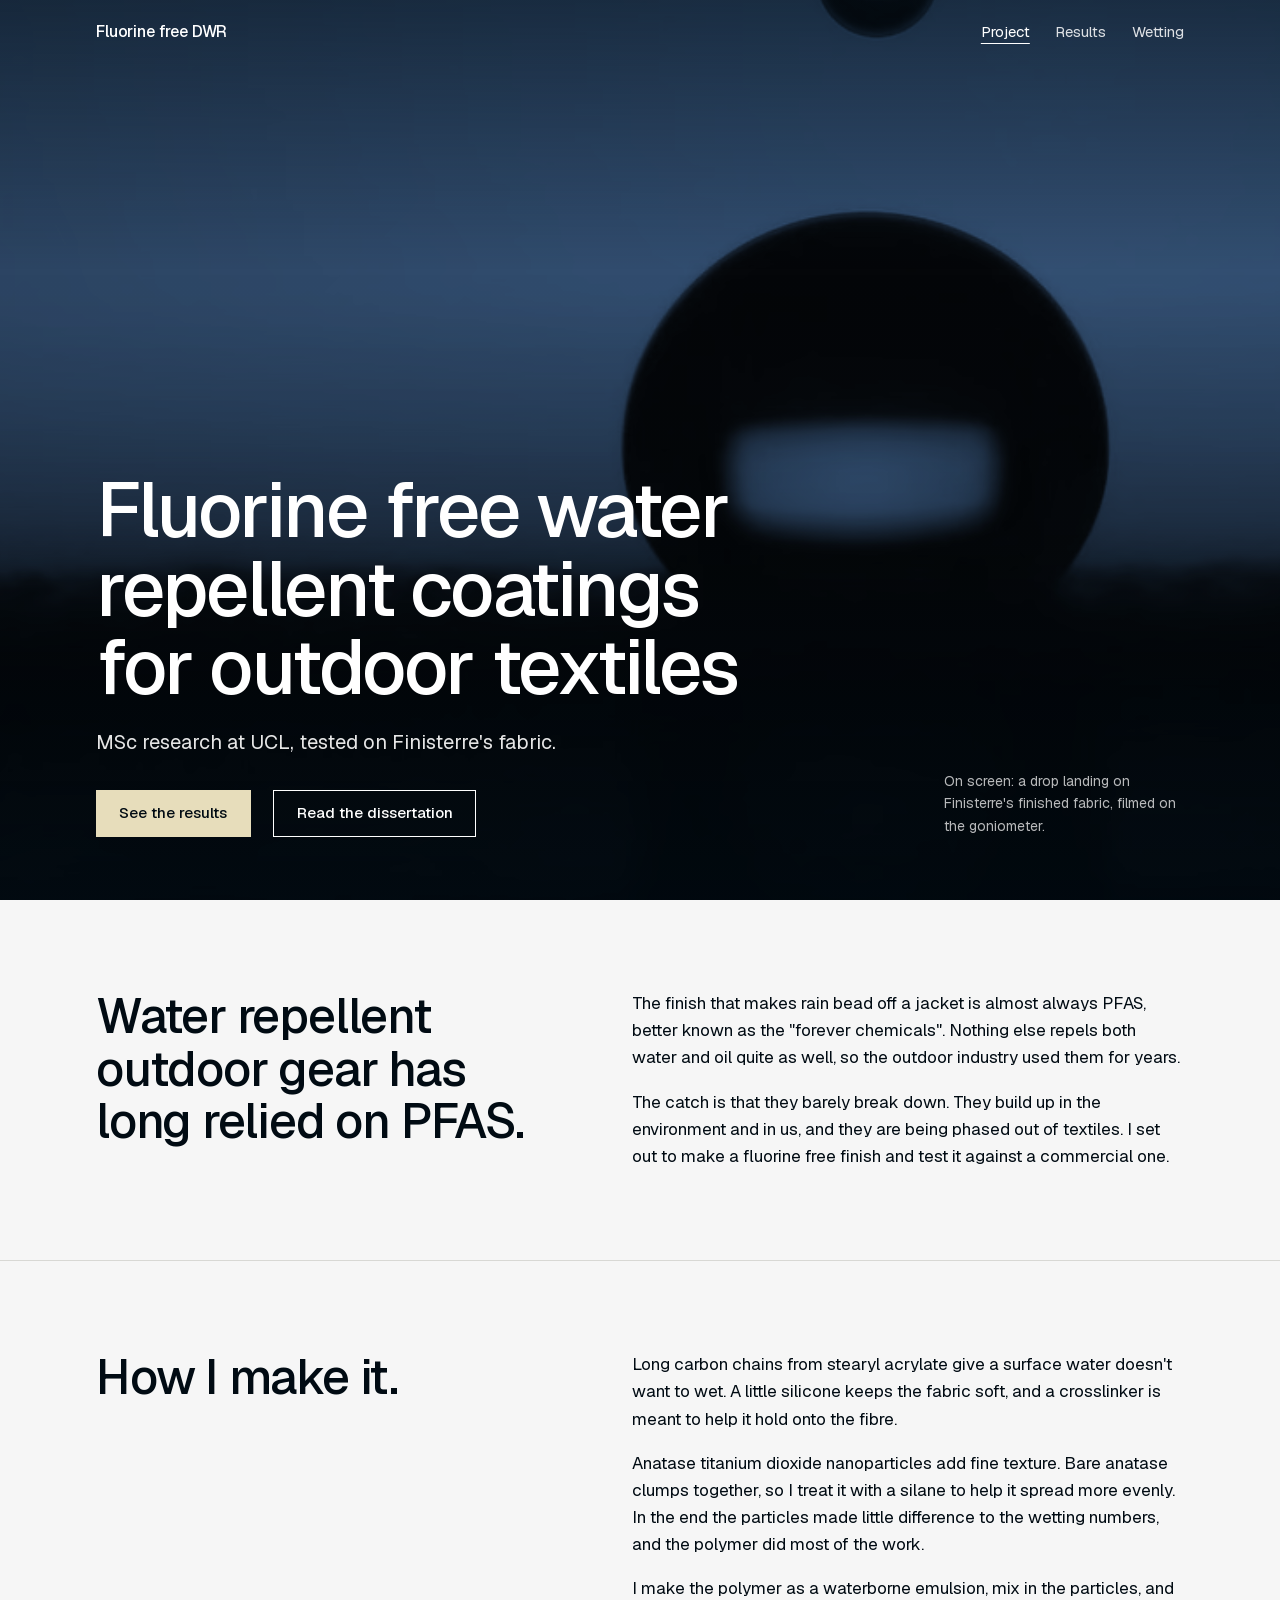
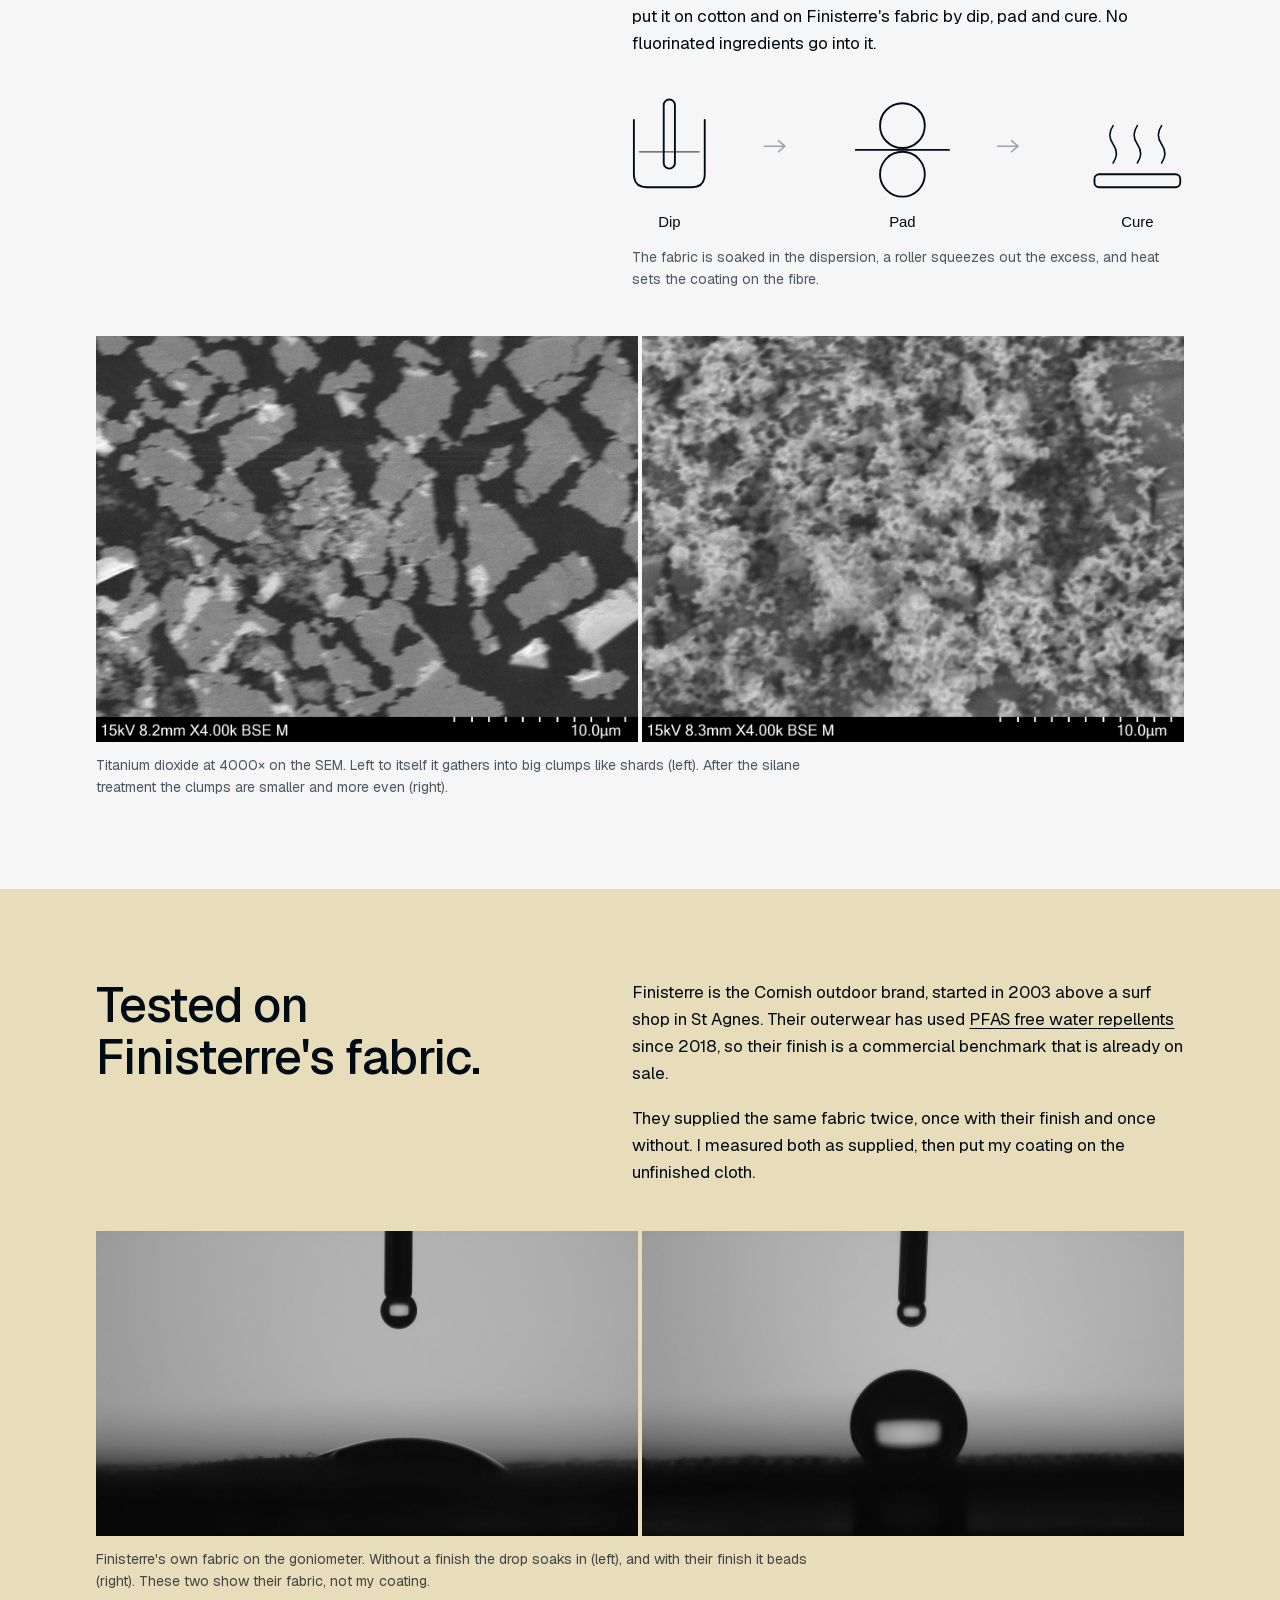
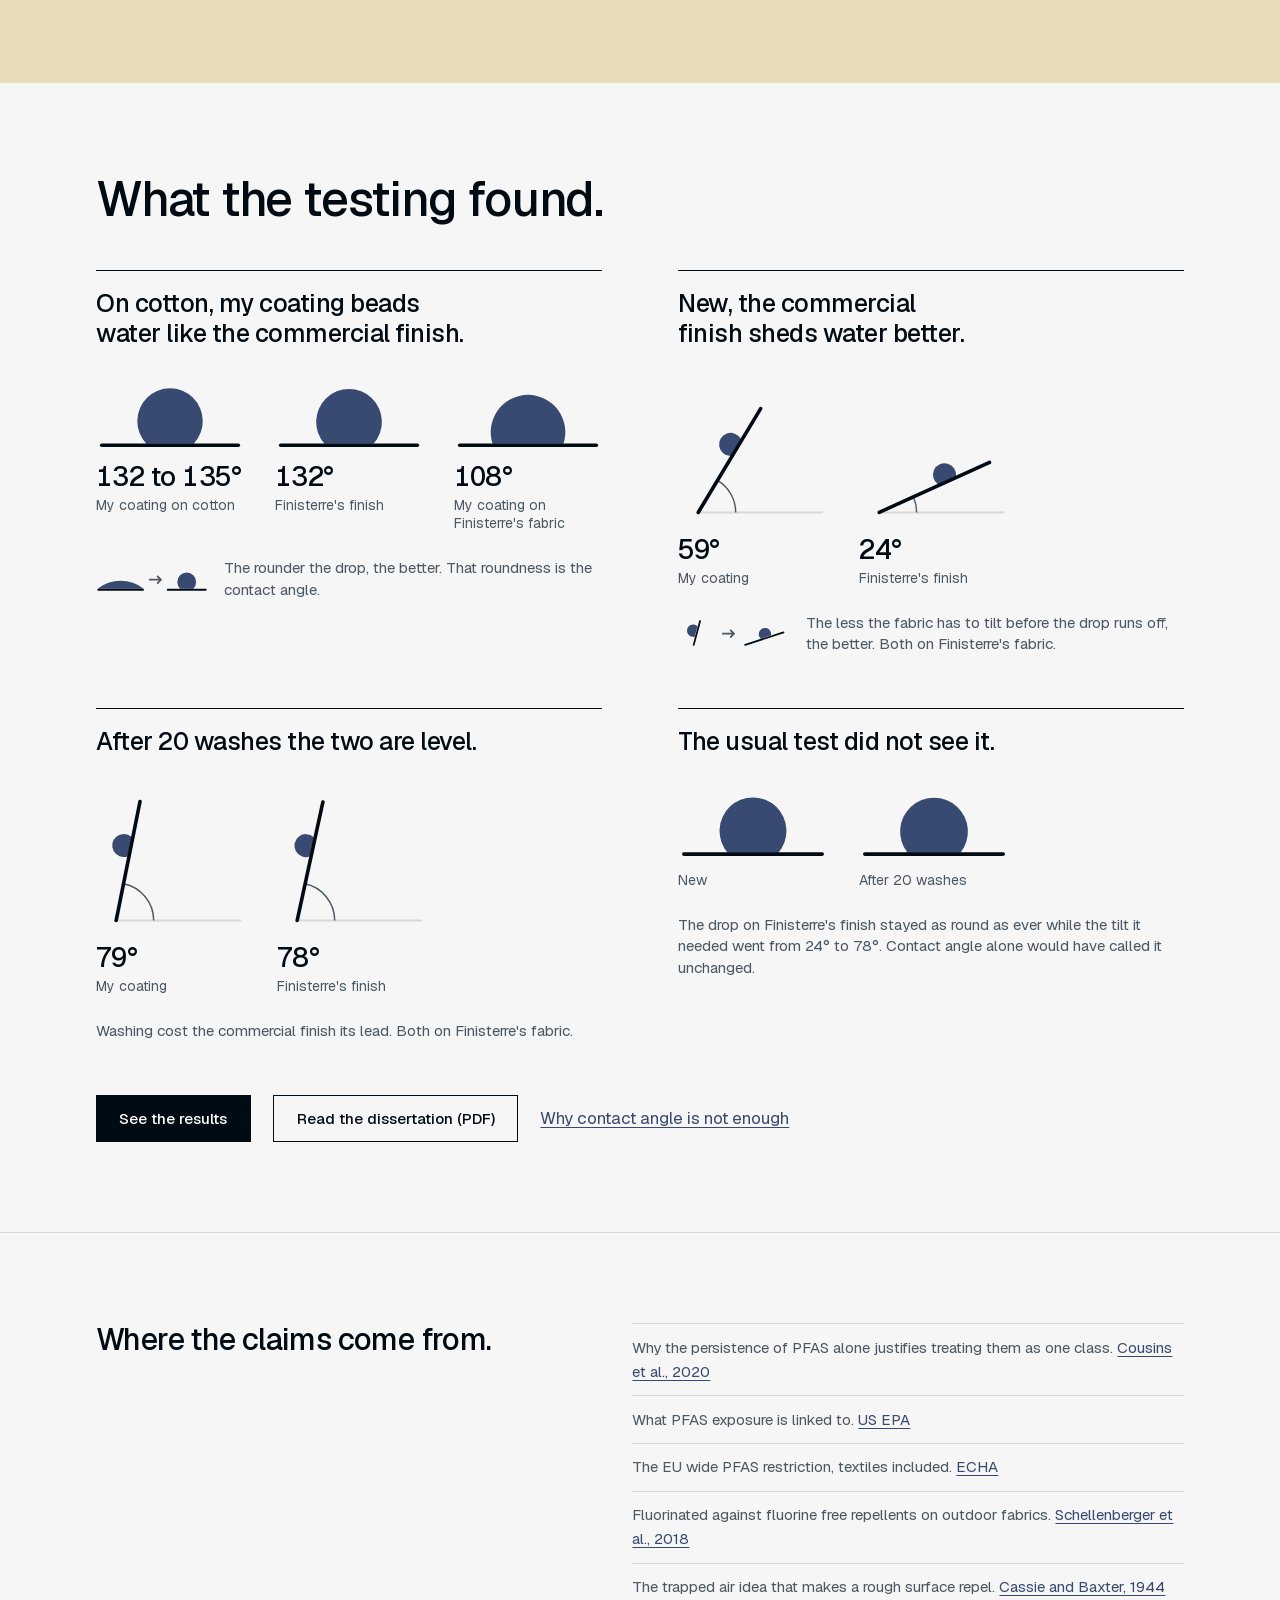
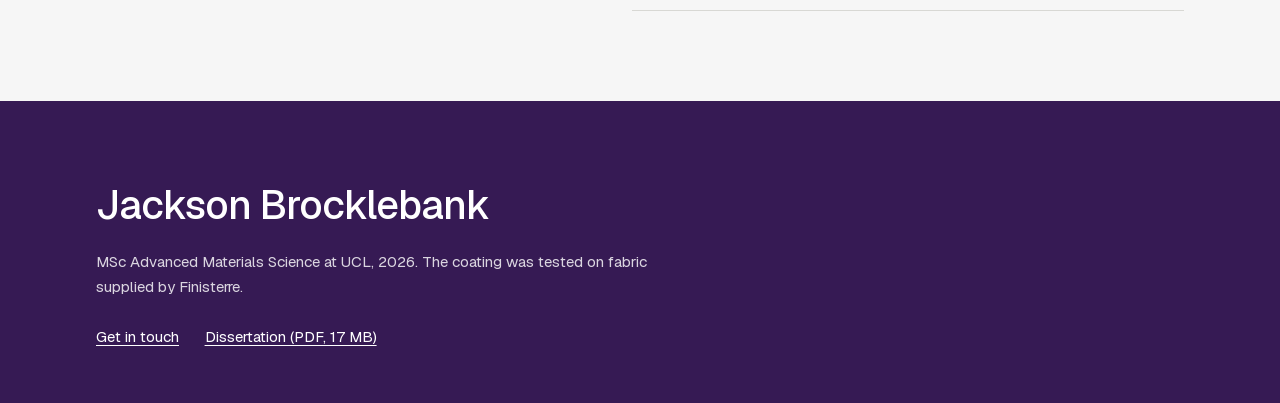
==== commit 3f88cc7b: "Findings drawn as drops and tilts, results page cut to the key figures The home page table becomes f" ====
--- a/index.html
+++ b/index.html
@@ -18,7 +18,7 @@
   <meta property="og:image" content="https://jacksontigerb.github.io/fluorine-free-DWR/assets/img/og-c-a1-droplet.jpg" />
   <meta name="theme-color" content="#010b13" />
   <link rel="icon" href="data:image/svg+xml,%3Csvg xmlns='http://www.w3.org/2000/svg' viewBox='0 0 24 28'%3E%3Cpath d='M12 2C12 2 4 12.5 4 18a8 8 0 0 0 16 0C20 12.5 12 2 12 2Z' fill='%23384972'/%3E%3C/svg%3E" />
-  <link rel="stylesheet" href="styles.css?v=2026-11-12" />
+  <link rel="stylesheet" href="styles.css?v=2026-11-13" />
 </head>
 <body id="top">
   <a class="skip" href="#problem">Skip to content</a>
@@ -110,29 +110,52 @@
     </section>
 
     <section class="block" id="found">
-      <div class="wrap split">
+      <div class="wrap">
         <h2>What the testing found.</h2>
-        <div>
-          <p>Fresh, my coatings bead water like the commercial finish but do not shed as well. Washing took the commercial finish's lead away, and its contact angle barely moved while that happened.</p>
-          <p>That is the main lesson. Contact angle, the number most often reported, misses what matters for shedding.</p>
-          <div class="table-scroll">
-            <table class="cmp">
-              <caption>Both on Finisterre's fabric, three swatches each. Roll off is the tilt at which a drop of about 33&#160;&#181;L moves, so lower is better. After 20 washes one of the three commercial swatches stopped releasing its drop, so 78&#176; is the mean of the other two. On cotton my coatings reached 132 to 135&#176; contact angle.</caption>
-              <thead>
-                <tr><th></th><th class="mine">My emulsion</th><th class="theirs">Finisterre's finish</th></tr>
-              </thead>
-              <tbody>
-                <tr><td>Contact angle, before washing</td><td class="n">108&#176;</td><td class="n">132&#176;</td></tr>
-                <tr><td>Roll off, before washing</td><td class="n">59&#176;</td><td class="n">24&#176;</td></tr>
-                <tr><td>Roll off, after 20 washes</td><td class="n">79&#176;</td><td class="n">78&#176;</td></tr>
-              </tbody>
-            </table>
+        <div class="finds">
+
+          <div class="find">
+            <h3>On cotton, my coating beads water like the commercial finish.</h3>
+            <div class="find-row">
+              <figure><svg viewBox="0 0 104 54" aria-hidden="true"><path class="g-water" d="M35.4 49 A23 23 0 1 1 68.6 49 Z"/><path class="g-fabric" d="M4 50 H100"/></svg><figcaption><b>132 to 135&#176;</b><span>My coating on cotton</span></figcaption></figure>
+              <figure><svg viewBox="0 0 104 54" aria-hidden="true"><path class="g-water" d="M34.8 49 A23.1 23.1 0 1 1 69.2 49 Z"/><path class="g-fabric" d="M4 50 H100"/></svg><figcaption><b>132&#176;</b><span>Finisterre's finish</span></figcaption></figure>
+              <figure><svg viewBox="0 0 104 54" aria-hidden="true"><path class="g-water" d="M27.1 49 A26.2 26.2 0 1 1 76.9 49 Z"/><path class="g-fabric" d="M4 50 H100"/></svg><figcaption><b>108&#176;</b><span>My coating on Finisterre's fabric</span></figcaption></figure>
+            </div>
+            <p class="scale"><svg class="g-scale" viewBox="0 0 100 26" aria-hidden="true"><path class="g-water" d="M1.4 22 A33.5 33.5 0 0 1 42.6 22 Z"/><path class="g-fabric" d="M2 23 H42"/><path class="g-arrow" d="M48 14 H58 M55 11 L58 14 L55 17"/><path class="g-water" d="M75.1 22 A8.4 8.4 0 1 1 86.9 22 Z"/><path class="g-fabric" d="M64 23 H98"/></svg><span>The rounder the drop, the better. That roundness is the contact angle.</span></p>
           </div>
-          <div class="actions">
-            <a class="btn" href="results.html">See the results</a>
-            <a class="btn ghost" href="assets/docs/brocklebank-2026-fluorine-free-dwr-dissertation.pdf">Read the dissertation (PDF)</a>
-            <a href="wetting.html">Why contact angle is not enough</a>
+
+          <div class="find">
+            <h3>New, the commercial finish sheds water better.</h3>
+            <div class="find-row">
+              <figure><svg viewBox="0 0 104 104" aria-hidden="true"><path class="g-level" d="M14 96 H100"/><path class="g-arc" d="M40 96 A26 26 0 0 0 27.4 73.7"/><path class="g-water" transform="translate(40.8 51.4) rotate(-59)" d="M-6.9 -1 A8 8 0 1 1 6.9 -1 Z"/><path class="g-fabric" d="M14 96 L57.3 24"/></svg><figcaption><b>59&#176;</b><span>My coating</span></figcaption></figure>
+              <figure><svg viewBox="0 0 104 104" aria-hidden="true"><path class="g-level" d="M14 96 H100"/><path class="g-arc" d="M40 96 A26 26 0 0 0 37.7 85.3"/><path class="g-water" transform="translate(61.4 74.5) rotate(-24.4)" d="M-6.9 -1 A8 8 0 1 1 6.9 -1 Z"/><path class="g-fabric" d="M14 96 L90.5 61.3"/></svg><figcaption><b>24&#176;</b><span>Finisterre's finish</span></figcaption></figure>
+            </div>
+            <p class="scale"><svg class="g-scale" viewBox="0 0 100 26" aria-hidden="true"><path class="g-water" transform="translate(17.1 12.3) rotate(-75)" d="M-4.8 -1 A5.5 5.5 0 1 1 4.8 -1 Z"/><path class="g-fabric" d="M14 24 L19.7 2.7"/><path class="g-arrow" d="M40 14 H50 M47 11 L50 14 L47 17"/><path class="g-water" transform="translate(78.8 17.9) rotate(-18)" d="M-4.8 -1 A5.5 5.5 0 1 1 4.8 -1 Z"/><path class="g-fabric" d="M60 24 L94.2 12.9"/></svg><span>The less the fabric has to tilt before the drop runs off, the better. Both on Finisterre's fabric.</span></p>
           </div>
+
+          <div class="find">
+            <h3>After 20 washes the two are level.</h3>
+            <div class="find-row">
+              <figure><svg viewBox="0 0 104 104" aria-hidden="true"><path class="g-level" d="M14 96 H100"/><path class="g-arc" d="M40 96 A26 26 0 0 0 19.1 70.5"/><path class="g-water" transform="translate(24.2 45) rotate(-78.7)" d="M-6.9 -1 A8 8 0 1 1 6.9 -1 Z"/><path class="g-fabric" d="M14 96 L30.5 13.6"/></svg><figcaption><b>79&#176;</b><span>My coating</span></figcaption></figure>
+              <figure><svg viewBox="0 0 104 104" aria-hidden="true"><path class="g-level" d="M14 96 H100"/><path class="g-arc" d="M40 96 A26 26 0 0 0 19.5 70.6"/><path class="g-water" transform="translate(25 45.2) rotate(-77.8)" d="M-6.9 -1 A8 8 0 1 1 6.9 -1 Z"/><path class="g-fabric" d="M14 96 L31.8 13.9"/></svg><figcaption><b>78&#176;</b><span>Finisterre's finish</span></figcaption></figure>
+            </div>
+            <p class="scale"><span>Washing cost the commercial finish its lead. Both on Finisterre's fabric.</span></p>
+          </div>
+
+          <div class="find">
+            <h3>The usual test did not see it.</h3>
+            <div class="find-row">
+              <figure><svg viewBox="0 0 104 54" aria-hidden="true"><path class="g-water" d="M34.4 49 A23.2 23.2 0 1 1 69.6 49 Z"/><path class="g-fabric" d="M4 50 H100"/></svg><figcaption><span>New</span></figcaption></figure>
+              <figure><svg viewBox="0 0 104 54" aria-hidden="true"><path class="g-water" d="M33.6 49 A23.5 23.5 0 1 1 70.4 49 Z"/><path class="g-fabric" d="M4 50 H100"/></svg><figcaption><span>After 20 washes</span></figcaption></figure>
+            </div>
+            <p class="scale"><span>The drop on Finisterre's finish stayed as round as ever while the tilt it needed went from 24&#176; to 78&#176;. Contact angle alone would have called it unchanged.</span></p>
+          </div>
+
+        </div>
+        <div class="actions">
+          <a class="btn" href="results.html">See the results</a>
+          <a class="btn ghost" href="assets/docs/brocklebank-2026-fluorine-free-dwr-dissertation.pdf">Read the dissertation (PDF)</a>
+          <a href="wetting.html">Why contact angle is not enough</a>
         </div>
       </div>
     </section>
@@ -163,6 +186,6 @@
     </div>
   </footer>
 
-  <script src="site.js?v=2026-11-12"></script>
+  <script src="site.js?v=2026-11-13"></script>
 </body>
 </html>
--- a/styles.css
+++ b/styles.css
@@ -281,3 +281,31 @@
 .eqs li:last-child{border-bottom:1px solid var(--line);}
 .eqs .eq{display:block;font-size:1.15rem;font-style:italic;margin:.2rem 0 .4rem;color:var(--ink);}
 .eqs p{margin:0;font-size:.95rem;color:var(--ink-2);max-width:none;}
+
+/* ---------- findings drawn as drops and tilts ---------- */
+.finds{display:grid;grid-template-columns:1fr 1fr;
+  gap:clamp(2.6rem,6vh,4rem) clamp(1.5rem,6vw,6rem);margin-top:clamp(2rem,5vh,3.5rem);}
+@media (max-width:820px){.finds{grid-template-columns:1fr;}}
+.find{border-top:1px solid var(--ink);padding-top:1.1rem;}
+.find h3{font-size:clamp(1.2rem,2vw,1.55rem);letter-spacing:-.02em;line-height:1.2;max-width:24ch;}
+.find-row{display:flex;align-items:flex-start;gap:clamp(.9rem,2.4vw,2rem);margin-top:1.6rem;}
+.find-row figure{margin:0;flex:1 1 0;max-width:150px;min-width:0;}
+.find-row svg{display:block;width:100%;height:auto;overflow:visible;}
+.find-row figcaption{margin-top:.7rem;max-width:none;}
+.find-row b{display:block;font-size:clamp(1.15rem,2.1vw,1.7rem);font-weight:500;
+  letter-spacing:-.02em;line-height:1.1;color:var(--ink);white-space:nowrap;
+  font-variant-numeric:tabular-nums;}
+.find-row span{display:block;margin-top:.25rem;font-size:.875rem;line-height:1.35;color:var(--ink-2);}
+.g-water{fill:var(--slate);}
+.g-fabric{fill:none;stroke:var(--ink);stroke-width:2.5;stroke-linecap:round;}
+.g-level{fill:none;stroke:var(--line);stroke-width:1.5;stroke-linecap:round;}
+.g-arc{fill:none;stroke:var(--ink-2);stroke-width:1;}
+.g-arrow{fill:none;stroke:var(--ink-2);stroke-width:1.5;stroke-linecap:round;stroke-linejoin:round;}
+p.scale{display:flex;align-items:center;gap:1rem;margin:1.5rem 0 0;font-size:.95rem;
+  line-height:1.4;color:var(--ink-2);max-width:52ch;}
+.g-scale{flex:0 0 112px;width:112px;height:auto;overflow:visible;}
+.g-scale .g-fabric{stroke-width:1.6;}
+.finds + .actions{margin-top:clamp(2.4rem,6vh,3.6rem);}
+.section p.scale{margin-top:1.3rem;color:var(--ink);}
+.fig-block > .figure + .after-fig{margin-top:1.6rem;}
+.fig-grid .more-body{font-size:.9rem;}
